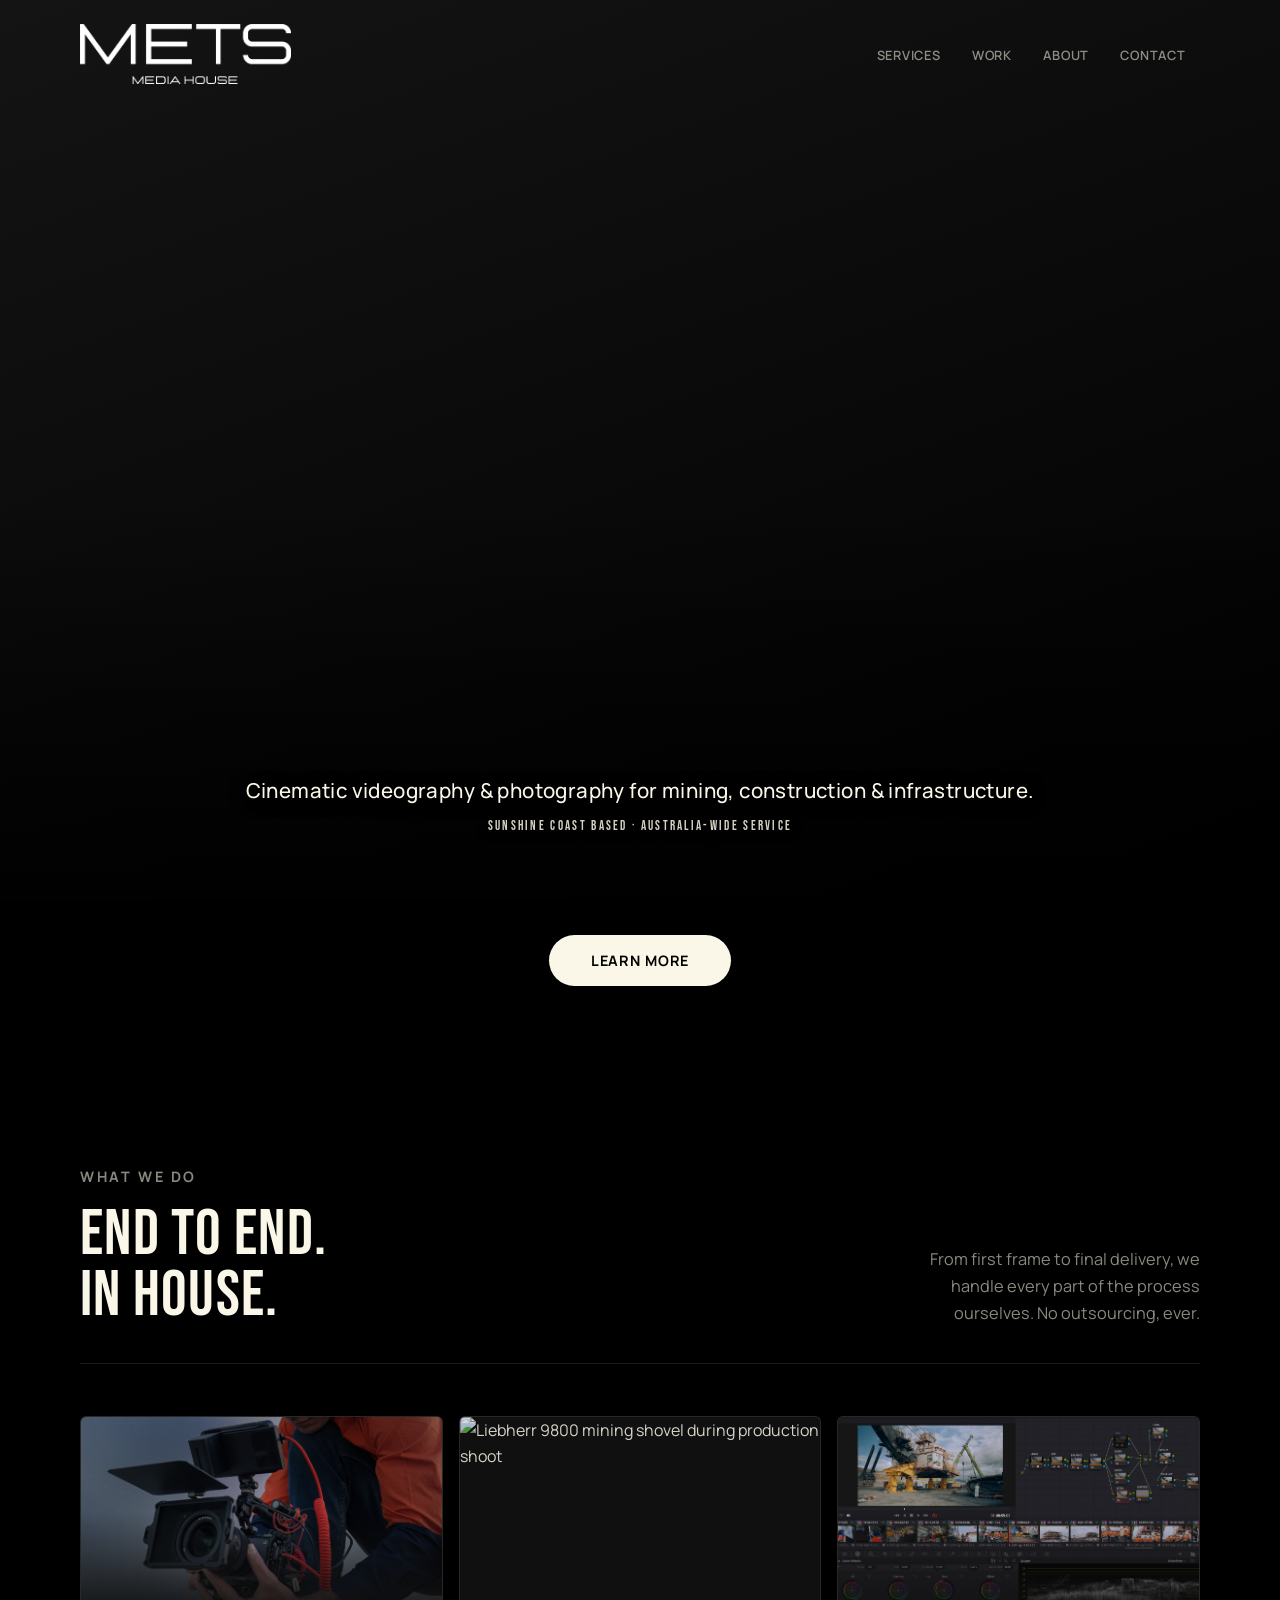
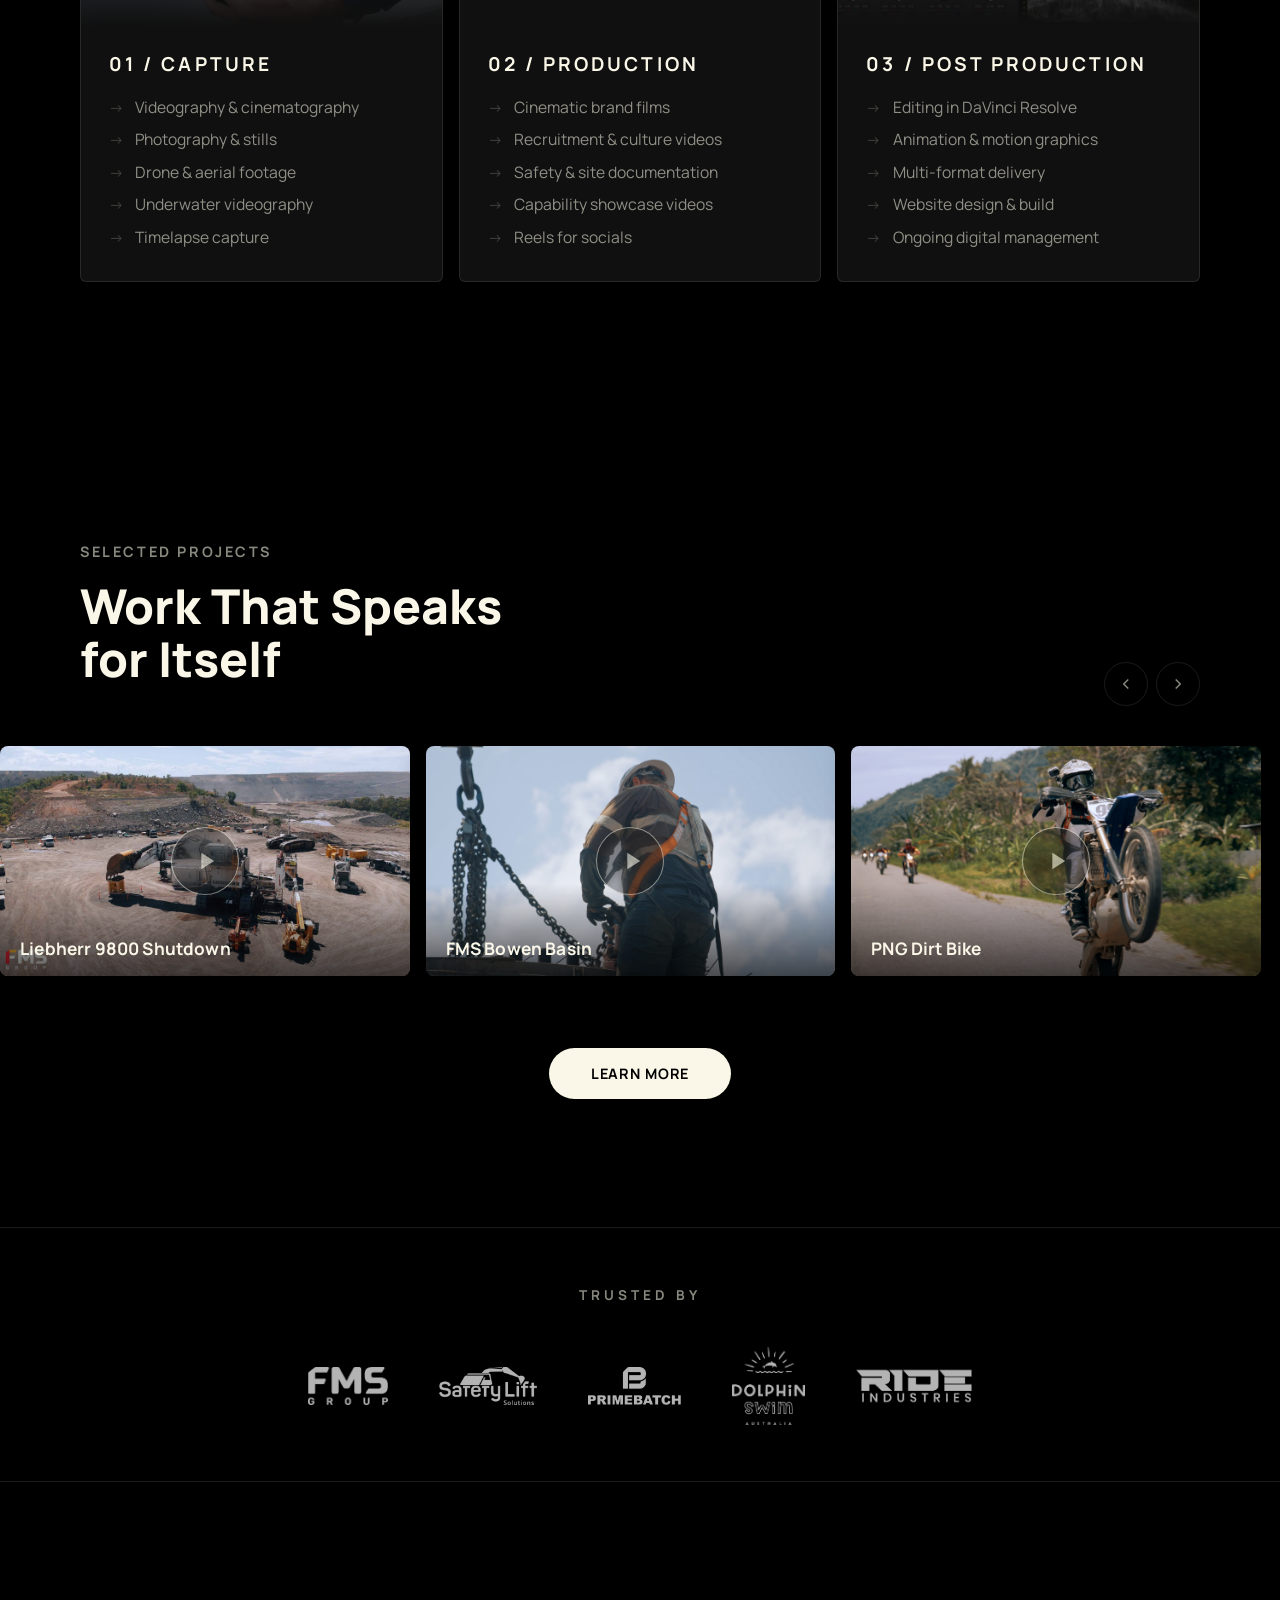
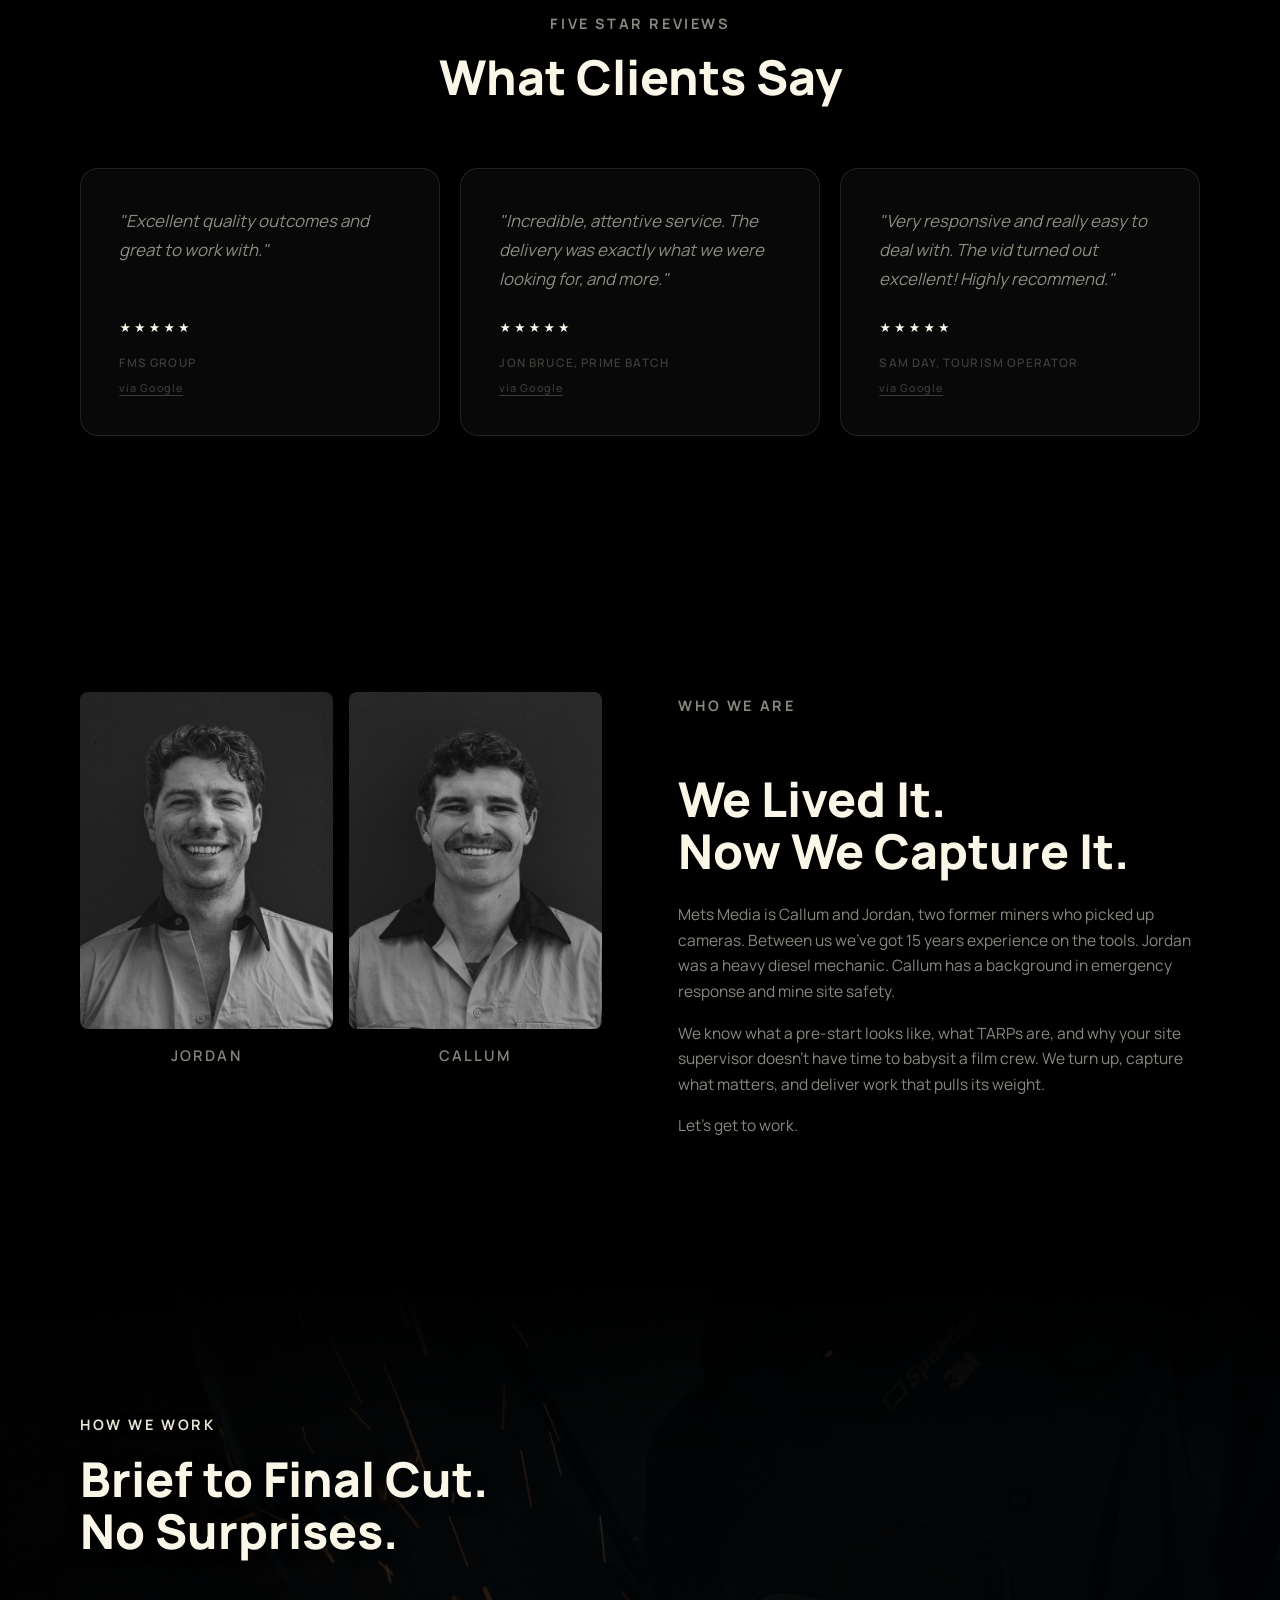
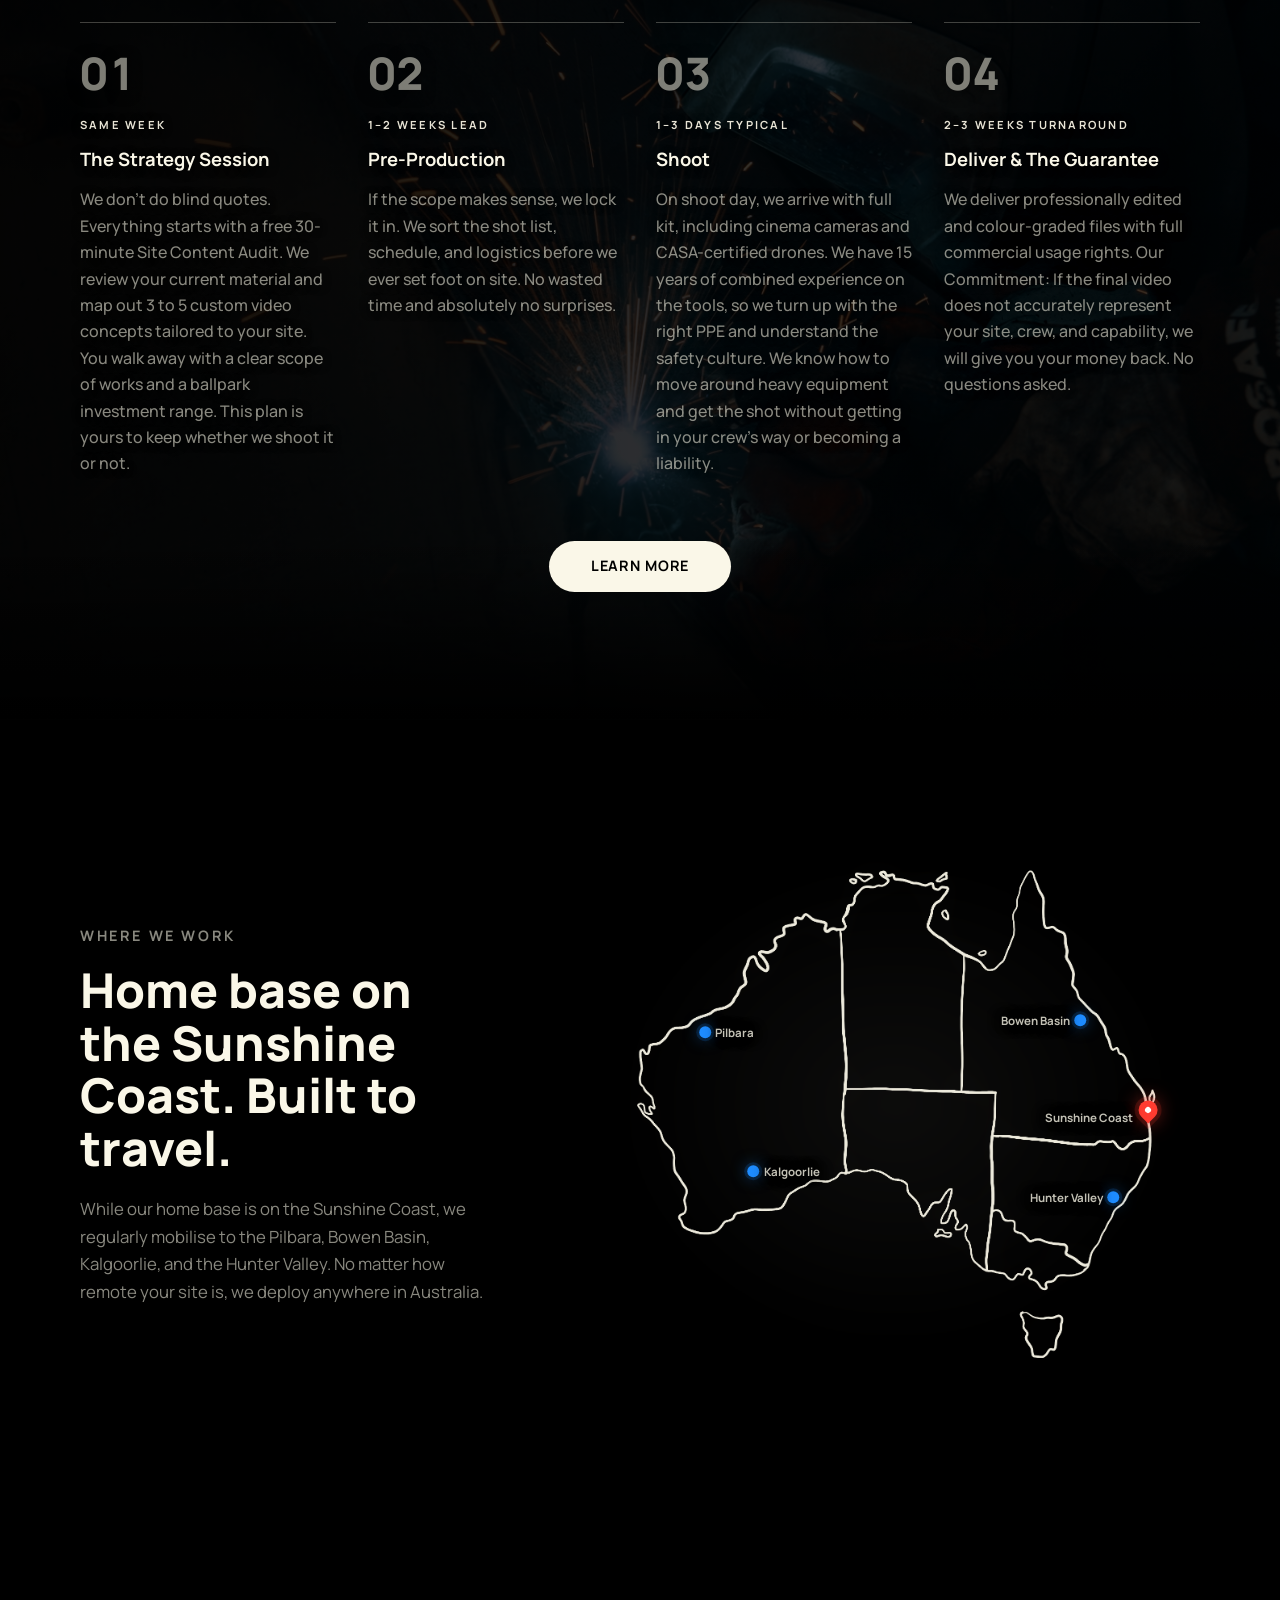
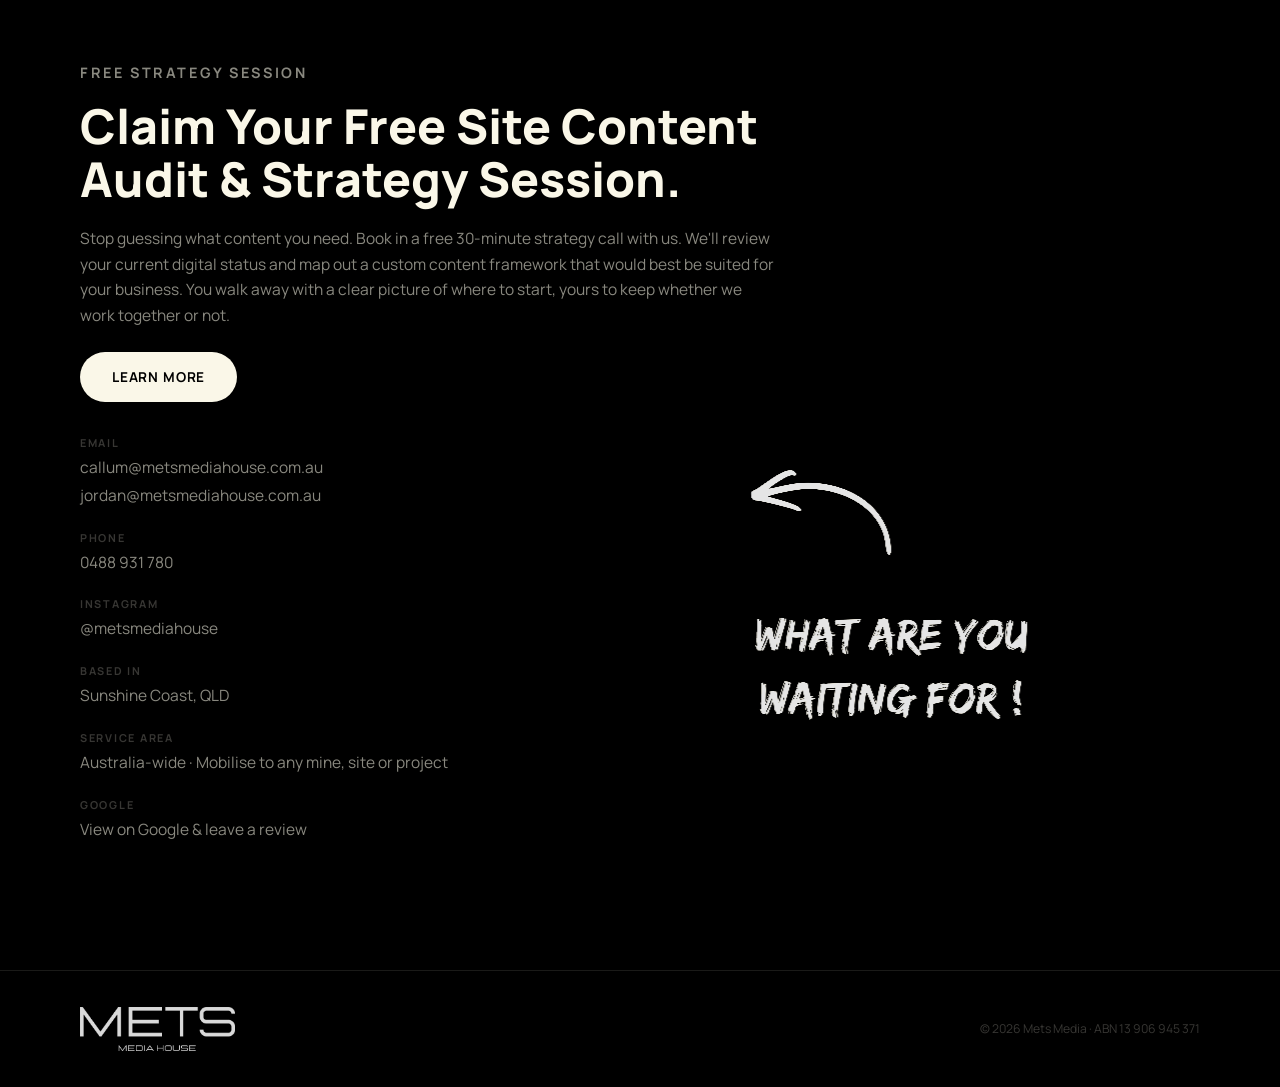
==== index.html @ 096aaeaa "Remove dollar value from website CTAs" ====
<!DOCTYPE html>
<html lang="en">
<head>
  <meta charset="UTF-8">
  <meta name="viewport" content="width=device-width, initial-scale=1.0">

  <!-- Page metadata -->
  <title>Sunshine Coast Videography &amp; Photography for Industry | Mets Media House</title>
  <meta name="description" content="Cinematic videography &amp; photography for industry — mining, construction, infrastructure. Sunshine Coast based, Australia-wide service. Flexible, mobile, fully equipped to travel any site.">

  <!-- Open Graph (Facebook, LinkedIn, iMessage, Slack, WhatsApp, etc.) -->
  <meta property="og:type" content="website">
  <meta property="og:url" content="https://metsmediahouse.com.au/">
  <meta property="og:title" content="Sunshine Coast Videography &amp; Photography for Industry | Mets Media House">
  <meta property="og:description" content="Cinematic videography &amp; photography for industry — mining, construction, infrastructure. Sunshine Coast based, Australia-wide service. Fully mobile, fully equipped to travel any site.">
  <meta property="og:image" content="https://metsmediahouse.com.au/images/Logo/og-image.jpg">
  <meta property="og:image:width" content="1200">
  <meta property="og:image:height" content="630">
  <meta property="og:site_name" content="Mets Media House">

  <!-- Twitter Card -->
  <meta name="twitter:card" content="summary_large_image">
  <meta name="twitter:title" content="Sunshine Coast Videography &amp; Photography for Industry | Mets Media House">
  <meta name="twitter:description" content="Cinematic videography &amp; photography for industry — mining, construction, infrastructure. Sunshine Coast based, Australia-wide service. Fully mobile, fully equipped to travel any site.">
  <meta name="twitter:image" content="https://metsmediahouse.com.au/images/Logo/og-image.jpg">

  <!-- Canonical URL -->
  <link rel="canonical" href="https://metsmediahouse.com.au/">

  <!-- LocalBusiness structured data, connects this site to Google Business Profile -->
  <script type="application/ld+json">
  {
    "@context": "https://schema.org",
    "@type": "ProfessionalService",
    "@id": "https://metsmediahouse.com.au/#business",
    "name": "Mets Media House",
    "alternateName": "Mets Media",
    "description": "Sunshine Coast based videography and photography for Australian industry — mining, construction, infrastructure. Australia-wide service. Recruitment films, site progress, equipment capability and drone, by former miners. Fully mobile and equipped to travel any site.",
    "url": "https://metsmediahouse.com.au/",
    "logo": "https://metsmediahouse.com.au/brand/primary/mets-wordmark-white.png",
    "image": "https://metsmediahouse.com.au/images/Logo/og-image.jpg",
    "telephone": "+61488931780",
    "email": "info@metsmediahouse.com.au",
    "priceRange": "$$",
    "address": {
      "@type": "PostalAddress",
      "addressLocality": "Sunshine Coast",
      "addressRegion": "QLD",
      "addressCountry": "AU"
    },
    "areaServed": [
      { "@type": "AdministrativeArea", "name": "Sunshine Coast, QLD" },
      { "@type": "AdministrativeArea", "name": "Hunter Valley, NSW" },
      { "@type": "AdministrativeArea", "name": "Mackay, QLD" },
      { "@type": "AdministrativeArea", "name": "Queensland" },
      { "@type": "AdministrativeArea", "name": "New South Wales" },
      { "@type": "AdministrativeArea", "name": "Western Australia" },
      { "@type": "Country", "name": "Australia" }
    ],
    "serviceType": [
      "Industrial videography",
      "Construction videography",
      "Infrastructure documentation",
      "Rail and civil project documentation",
      "Mining videography",
      "Recruitment films",
      "Brand films",
      "Site documentation",
      "Drone and aerial footage"
    ],
    "founder": [
      { "@type": "Person", "name": "Jordan" },
      { "@type": "Person", "name": "Callum McTague" }
    ],
    "sameAs": [
      "https://www.instagram.com/metsmediahouse",
      "https://www.google.com/maps/place/?cid=7516819737276765623"
    ]
  }
  </script>

  <link rel="preconnect" href="https://fonts.googleapis.com">
  <link rel="preconnect" href="https://fonts.gstatic.com" crossorigin>
  <link href="https://fonts.googleapis.com/css2?family=Bebas+Neue&family=Manrope:wght@300;400;500;600;700;800&display=swap" rel="stylesheet">
  <link rel="icon" type="image/png" sizes="16x16" href="images/favicon/favicon-16.png">
  <link rel="icon" type="image/png" sizes="32x32" href="images/favicon/favicon-32.png">
  <link rel="apple-touch-icon" sizes="180x180" href="images/favicon/apple-touch-icon.png">
  <link rel="shortcut icon" href="images/favicon/favicon-32.png">
  <link rel="stylesheet" href="css/style.css?v=20260619-live-fixes-1">
</head>
<body>

  <!-- ============================================================
       NAV
  ============================================================ -->
  <header class="site-header" id="site-header">
    <nav class="nav container">
      <a href="#hero" class="nav__logo" aria-label="Mets Media House home">
        <img src="brand/primary/mets-wordmark-white.png" alt="Mets Media House" class="nav__logo-img">
      </a>
      <button class="nav__toggle" id="nav-toggle" aria-label="Open menu" aria-expanded="false">
        <span></span>
        <span></span>
        <span></span>
      </button>
      <ul class="nav__links" id="nav-links">
        <li><a href="#services" class="nav__link">Services</a></li>
        <li><a href="#work"     class="nav__link">Work</a></li>
        <li><a href="#about"    class="nav__link">About</a></li>
        <li><a href="#contact"  class="nav__link">Contact</a></li>
      </ul>
    </nav>
  </header>

  <main>

    <!-- ============================================================
         HERO
    ============================================================ -->
    <section class="hero" id="hero">
      <video class="hero-video" autoplay muted loop playsinline poster="images/hero/hero-poster.jpg" preload="metadata">
        <source src="videos/hero-loop.mp4" type="video/mp4">
      </video>
      <div class="hero__scrim" aria-hidden="true"></div>
      <div class="hero__content">
        <h1 class="hero__title">Cinematic videography &amp; photography for mining, construction &amp; infrastructure.</h1>
        <p class="hero__tagline">Sunshine Coast based · Australia-wide service</p>
      </div>
    </section>

    <div class="hero-cta-strip">
      <a href="https://metsmediahouse.com.au/apply" class="btn btn--primary hero__cta">Learn more</a>
    </div>

    <!-- ============================================================
         SERVICES
    ============================================================ -->
    <section class="section services capv5" id="services">
      <div class="container">
        <div class="capv5__top">
          <div>
            <p class="capv5__eyebrow">What we do</p>
            <h2 class="capv5__headline">End to end.<br>In house.</h2>
          </div>
          <p class="capv5__desc">From first frame to final delivery, we handle every part of the process ourselves. No outsourcing, ever.</p>
        </div>

        <div class="capv5__grid">

          <div class="capv5__tile">
            <div class="capv5__media">
              <img class="capv5__img is-capture" src="images/capabilities/capture.jpg" alt="On-site photographer capturing portrait of mining crew member" loading="lazy">
              <div class="capv5__overlay"></div>
            </div>
            <div class="capv5__body">
              <h3 class="capv5__num">01 / CAPTURE</h3>
              <ul class="capv5__list">
                <li>Videography &amp; cinematography</li>
                <li>Photography &amp; stills</li>
                <li>Drone &amp; aerial footage</li>
                <li>Underwater videography</li>
                <li>Timelapse capture</li>
              </ul>
            </div>
          </div>

          <div class="capv5__tile">
            <div class="capv5__media">
              <img class="capv5__img" src="images/capabilities/production.jpg" alt="Liebherr 9800 mining shovel during production shoot" loading="lazy">
              <div class="capv5__overlay"></div>
            </div>
            <div class="capv5__body">
              <h3 class="capv5__num">02 / PRODUCTION</h3>
              <ul class="capv5__list">
                <li>Cinematic brand films</li>
                <li>Recruitment &amp; culture videos</li>
                <li>Safety &amp; site documentation</li>
                <li>Capability showcase videos</li>
                <li>Reels for socials</li>
              </ul>
            </div>
          </div>

          <div class="capv5__tile">
            <div class="capv5__media">
              <img class="capv5__img" src="images/capabilities/post-delivery.jpg" alt="DaVinci Resolve colour grading session" loading="lazy">
              <div class="capv5__overlay"></div>
            </div>
            <div class="capv5__body">
              <h3 class="capv5__num">03 / POST PRODUCTION</h3>
              <ul class="capv5__list">
                <li>Editing in DaVinci Resolve</li>
                <li>Animation &amp; motion graphics</li>
                <li>Multi-format delivery</li>
                <li>Website design &amp; build</li>
                <li>Ongoing digital management</li>
              </ul>
            </div>
          </div>

        </div>
      </div>
    </section>

    <!-- ============================================================
         WORK: horizontal carousel
    ============================================================ -->
    <section class="section work" id="work">
      <div class="container">
        <div class="work__header">
          <div>
            <p class="section-eyebrow">Selected Projects</p>
            <h2 class="section-title">Work That Speaks<br>for Itself</h2>
          </div>
          <div class="work__arrows">
            <button class="work__arrow" id="work-prev" aria-label="Previous project">
              <svg viewBox="0 0 24 24" fill="none" stroke="currentColor" stroke-width="2" aria-hidden="true">
                <path d="M15 18l-6-6 6-6"/>
              </svg>
            </button>
            <button class="work__arrow" id="work-next" aria-label="Next project">
              <svg viewBox="0 0 24 24" fill="none" stroke="currentColor" stroke-width="2" aria-hidden="true">
                <path d="M9 18l6-6-6-6"/>
              </svg>
            </button>
          </div>
        </div>
      </div>

      <div class="work__track" id="work-track">

        <article class="work-card">
          <button type="button" class="work-card__btn" data-youtube-id="qJgUuyB9XNg" data-title="Liebherr 9800 Shutdown: Inside FMS Maintenance" aria-label="Play Liebherr 9800 Shutdown video">
            <div class="work-card__thumb">
              <img src="images/work/liebherr-9800-shutdown.jpg" alt="Liebherr 9800 Shutdown equipment documentation for FMS Group" loading="lazy">
              <div class="work-card__overlay">
                <h3 class="work-card__title">Liebherr 9800 Shutdown</h3>
              </div>
              <span class="work-card__play" aria-hidden="true">
                <svg viewBox="0 0 24 24" fill="currentColor"><path d="M8 5v14l11-7z"/></svg>
              </span>
            </div>
          </button>
        </article>

        <article class="work-card">
          <button type="button" class="work-card__btn" data-youtube-id="AxNvTWdTeBM" data-title="FMS Bowen Basin: Life On &amp; Off the Mines" aria-label="Play FMS Bowen Basin video">
            <div class="work-card__thumb">
              <img src="images/work/fms-bowen-basin.jpg" alt="FMS Bowen Basin site documentation for FMS Group" loading="lazy">
              <div class="work-card__overlay">
                <h3 class="work-card__title">FMS Bowen Basin</h3>
              </div>
              <span class="work-card__play" aria-hidden="true">
                <svg viewBox="0 0 24 24" fill="currentColor"><path d="M8 5v14l11-7z"/></svg>
              </span>
            </div>
          </button>
        </article>

        <article class="work-card">
          <button type="button" class="work-card__btn" data-youtube-id="oePbBUT1pz8" data-title="PNG Dirt Bike: FMS Group Team Trip" aria-label="Play PNG Dirt Bike video">
            <div class="work-card__thumb">
              <img src="images/work/png-dirt-bike.jpg" alt="PNG Dirt Bike recruitment film for FMS Group" loading="lazy">
              <div class="work-card__overlay">
                <h3 class="work-card__title">PNG Dirt Bike</h3>
              </div>
              <span class="work-card__play" aria-hidden="true">
                <svg viewBox="0 0 24 24" fill="currentColor"><path d="M8 5v14l11-7z"/></svg>
              </span>
            </div>
          </button>
        </article>

        <article class="work-card">
          <button type="button" class="work-card__btn" data-youtube-id="YCN6vi3qpfM" data-title="Safety Lift Solutions: Hydraulic Lifting for Excavator &amp; Shovel Maintenance" aria-label="Play Safety Lift Solutions video">
            <div class="work-card__thumb">
              <img src="images/work/safetylift-solutions.jpg" alt="Safety Lift Solutions brand film for heavy lift jacking systems" loading="lazy">
              <div class="work-card__overlay">
                <h3 class="work-card__title">Safety Lift Solutions</h3>
              </div>
              <span class="work-card__play" aria-hidden="true">
                <svg viewBox="0 0 24 24" fill="currentColor"><path d="M8 5v14l11-7z"/></svg>
              </span>
            </div>
          </button>
        </article>

        <article class="work-card">
          <button type="button" class="work-card__btn" data-youtube-id="bFIKqYYplD4" data-title="PrimeBatch: Concrete Batching Plant Specialists" aria-label="Play PrimeBatch video">
            <div class="work-card__thumb">
              <img src="images/work/primebatch.jpg" alt="PrimeBatch brand film for concrete batching operations" loading="lazy">
              <div class="work-card__overlay">
                <h3 class="work-card__title">PrimeBatch</h3>
              </div>
              <span class="work-card__play" aria-hidden="true">
                <svg viewBox="0 0 24 24" fill="currentColor"><path d="M8 5v14l11-7z"/></svg>
              </span>
            </div>
          </button>
        </article>

        <article class="work-card">
          <button type="button" class="work-card__btn" data-youtube-id="xVariwQpq3E" data-title="FMS WA: Life Off the Mines" aria-label="Play FMS WA Living video">
            <div class="work-card__thumb">
              <img src="images/work/fms-wa-living.jpg" alt="FMS WA Living lifestyle film for FMS Group" loading="lazy">
              <div class="work-card__overlay">
                <h3 class="work-card__title">FMS WA Living</h3>
              </div>
              <span class="work-card__play" aria-hidden="true">
                <svg viewBox="0 0 24 24" fill="currentColor"><path d="M8 5v14l11-7z"/></svg>
              </span>
            </div>
          </button>
        </article>

        <article class="work-card">
          <button type="button" class="work-card__btn" data-youtube-id="JNEk4KPplnc" data-title="Liebherr 9800 Shutdown Timelapse for FMS" aria-label="Play Liebherr Shutdown Timelapse video">
            <div class="work-card__thumb">
              <img src="images/work/liebherr-shutdown-timelapse.jpg" alt="Liebherr 9800 shutdown timelapse for FMS Group" loading="lazy">
              <div class="work-card__overlay">
                <h3 class="work-card__title">Liebherr Shutdown Timelapse</h3>
              </div>
              <span class="work-card__play" aria-hidden="true">
                <svg viewBox="0 0 24 24" fill="currentColor"><path d="M8 5v14l11-7z"/></svg>
              </span>
            </div>
          </button>
        </article>

        <article class="work-card">
          <button type="button" class="work-card__btn" data-youtube-id="N361m34XfcM" data-title="Swimming with Wild Dolphins in Nelson Bay | Dolphin Swim Australia" aria-label="Play Dolphin Swim Australia video">
            <div class="work-card__thumb">
              <img src="images/work/dolphin-swim-australia.jpg" alt="Dolphin Swim Australia 4K tourism film, Nelson Bay" loading="lazy">
              <div class="work-card__overlay">
                <h3 class="work-card__title">Dolphin Swim Australia</h3>
              </div>
              <span class="work-card__play" aria-hidden="true">
                <svg viewBox="0 0 24 24" fill="currentColor"><path d="M8 5v14l11-7z"/></svg>
              </span>
            </div>
          </button>
        </article>

      </div>

      <div class="container work__arrows-mobile">
        <button class="work__arrow" id="work-prev-mobile" aria-label="Previous project">
          <svg viewBox="0 0 24 24" fill="none" stroke="currentColor" stroke-width="2" aria-hidden="true">
            <path d="M15 18l-6-6 6-6"/>
          </svg>
        </button>
        <button class="work__arrow" id="work-next-mobile" aria-label="Next project">
          <svg viewBox="0 0 24 24" fill="none" stroke="currentColor" stroke-width="2" aria-hidden="true">
            <path d="M9 18l6-6-6-6"/>
          </svg>
        </button>
      </div>

      <div class="container work__cta">
        <a href="https://metsmediahouse.com.au/apply" class="btn btn--primary">Learn more</a>
      </div>
    </section>

    <!-- ============================================================
         TRUSTED BY
    ============================================================ -->
    <section class="trusted-by" id="trusted-by">
      <p class="trusted-by__label">Trusted By</p>
      <div class="trusted-by__marquee">
        <ul class="trusted-by__track">
          <li class="trusted-by__client"><img class="trusted-by__logo" src="images/Clients/fms-group-white.png" alt="FMS Group" loading="lazy"></li>
          <li class="trusted-by__client"><img class="trusted-by__logo" src="images/Clients/safety-lift-white.png" alt="Safety Lift Solutions" loading="lazy"></li>
          <li class="trusted-by__client"><img class="trusted-by__logo" src="images/Clients/primebatch-white.png" alt="PrimeBatch" loading="lazy"></li>
          <li class="trusted-by__client"><img class="trusted-by__logo trusted-by__logo--tall" src="images/Clients/dolphin-swim-white.png" alt="Dolphin Swim Australia" loading="lazy"></li>
          <li class="trusted-by__client"><img class="trusted-by__logo" src="images/Clients/ride-industries-wordmark-white.png" alt="Ride Industries" loading="lazy"></li>
          <!-- Duplicate set for seamless loop -->
          <li class="trusted-by__client" aria-hidden="true"><img class="trusted-by__logo" src="images/Clients/fms-group-white.png" alt="" loading="lazy"></li>
          <li class="trusted-by__client" aria-hidden="true"><img class="trusted-by__logo" src="images/Clients/safety-lift-white.png" alt="" loading="lazy"></li>
          <li class="trusted-by__client" aria-hidden="true"><img class="trusted-by__logo" src="images/Clients/primebatch-white.png" alt="" loading="lazy"></li>
          <li class="trusted-by__client" aria-hidden="true"><img class="trusted-by__logo trusted-by__logo--tall" src="images/Clients/dolphin-swim-white.png" alt="" loading="lazy"></li>
          <li class="trusted-by__client" aria-hidden="true"><img class="trusted-by__logo" src="images/Clients/ride-industries-wordmark-white.png" alt="" loading="lazy"></li>
        </ul>
      </div>
    </section>

    <!-- ============================================================
         REVIEWS
    ============================================================ -->
    <section class="reviews" id="reviews">
      <div class="container">

        <div class="section-header reviews__header">
          <p class="section-eyebrow">Five Star Reviews</p>
          <h2 class="section-title">What Clients Say</h2>
        </div>

        <div class="reviews-grid">

          <article class="review-card">
            <blockquote class="review-card__quote">
              "Excellent quality outcomes and great to work with."
            </blockquote>
            <div class="review-card__footer">
              <p class="review-stars" aria-label="5 out of 5 stars">★★★★★</p>
              <p class="review-card__attribution">FMS Group</p>
              <a href="https://www.google.com/maps/place/?cid=7516819737276765623" class="review-via" target="_blank" rel="noopener noreferrer">via Google</a>
            </div>
          </article>

          <article class="review-card">
            <blockquote class="review-card__quote">
              "Incredible, attentive service. The delivery was exactly what we were looking for, and more."
            </blockquote>
            <div class="review-card__footer">
              <p class="review-stars" aria-label="5 out of 5 stars">★★★★★</p>
              <p class="review-card__attribution">Jon Bruce, Prime Batch</p>
              <a href="https://www.google.com/maps/place/?cid=7516819737276765623" class="review-via" target="_blank" rel="noopener noreferrer">via Google</a>
            </div>
          </article>

          <article class="review-card">
            <blockquote class="review-card__quote">
              "Very responsive and really easy to deal with. The vid turned out excellent! Highly recommend."
            </blockquote>
            <div class="review-card__footer">
              <p class="review-stars" aria-label="5 out of 5 stars">★★★★★</p>
              <p class="review-card__attribution">Sam Day, Tourism Operator</p>
              <a href="https://www.google.com/maps/place/?cid=7516819737276765623" class="review-via" target="_blank" rel="noopener noreferrer">via Google</a>
            </div>
          </article>

        </div>
      </div>
    </section>

    <!-- ============================================================
         ABOUT
    ============================================================ -->
    <section class="section about" id="about">
      <div class="container about__layout">
        <div class="about__header">
          <p class="section-eyebrow">Who We Are</p>
        </div>
        <div class="about__visual">
          <div class="about__photo-pair">
            <figure class="about__tile">
              <span class="about__tile-frame">
                <img src="images/team/jordan.jpg" alt="Jordan, co-founder of Mets Media" loading="lazy" width="1200" height="1600">
              </span>
              <figcaption class="about__tile-name">Jordan</figcaption>
            </figure>
            <figure class="about__tile">
              <span class="about__tile-frame">
                <img src="images/team/callum.jpg" alt="Callum, co-founder of Mets Media" loading="lazy" width="1200" height="1600">
              </span>
              <figcaption class="about__tile-name">Callum</figcaption>
            </figure>
          </div>
          <div class="about__accent-block"></div>
        </div>
        <div class="about__copy">
          <h2 class="section-title about__title">We Lived It.<br>Now We Capture It.</h2>
          <p class="about__body">Mets Media is Callum and Jordan, two former miners who picked up cameras. Between us we've got 15 years experience on the tools. Jordan was a heavy diesel mechanic. Callum has a background in emergency response and mine site safety.</p>
          <p class="about__body">We know what a pre-start looks like, what TARPs are, and why your site supervisor doesn't have time to babysit a film crew. We turn up, capture what matters, and deliver work that pulls its weight.</p>
          <p class="about__body">Let's get to work.</p>
        </div>
      </div>
    </section>

    <!-- ============================================================
         HOW WE WORK
    ============================================================ -->
    <section class="section how-we-work" id="how-we-work">
      <div class="container">
        <div class="section-header">
          <p class="section-eyebrow">How We Work</p>
          <h2 class="section-title">Brief to Final Cut.<br>No Surprises.</h2>
        </div>

        <ol class="hww__steps">

          <li class="hww__step">
            <div class="hww__num">01</div>
            <div class="hww__body">
              <p class="hww__time">Same week</p>
              <h3 class="hww__title">The Strategy Session</h3>
              <p class="hww__desc">We don't do blind quotes. Everything starts with a free 30-minute Site Content Audit. We review your current material and map out 3 to 5 custom video concepts tailored to your site. You walk away with a clear scope of works and a ballpark investment range. This plan is yours to keep whether we shoot it or not.</p>
            </div>
          </li>

          <li class="hww__step">
            <div class="hww__num">02</div>
            <div class="hww__body">
              <p class="hww__time">1–2 weeks lead</p>
              <h3 class="hww__title">Pre-Production</h3>
              <p class="hww__desc">If the scope makes sense, we lock it in. We sort the shot list, schedule, and logistics before we ever set foot on site. No wasted time and absolutely no surprises.</p>
            </div>
          </li>

          <li class="hww__step">
            <div class="hww__num">03</div>
            <div class="hww__body">
              <p class="hww__time">1–3 days typical</p>
              <h3 class="hww__title">Shoot</h3>
              <p class="hww__desc">On shoot day, we arrive with full kit, including cinema cameras and CASA-certified drones. We have 15 years of combined experience on the tools, so we turn up with the right PPE and understand the safety culture. We know how to move around heavy equipment and get the shot without getting in your crew's way or becoming a liability.</p>
            </div>
          </li>

          <li class="hww__step">
            <div class="hww__num">04</div>
            <div class="hww__body">
              <p class="hww__time">2–3 weeks turnaround</p>
              <h3 class="hww__title">Deliver &amp; The Guarantee</h3>
              <p class="hww__desc">We deliver professionally edited and colour-graded files with full commercial usage rights. Our Commitment: If the final video does not accurately represent your site, crew, and capability, we will give you your money back. No questions asked.</p>
            </div>
          </li>

        </ol>
        <div class="hww__cta">
          <a href="https://metsmediahouse.com.au/apply" class="btn btn--primary">Learn more</a>
        </div>
      </div>
    </section>

    <!-- ============================================================
         SERVICE AREAS
    ============================================================ -->
    <section class="section service-map" id="service-areas">
      <div class="container service-map__layout">
        <div class="service-map__copy">
          <p class="section-eyebrow">Where We Work</p>
          <h2 class="section-title">Home base on the Sunshine Coast. Built to travel.</h2>
          <p class="section-intro">While our home base is on the Sunshine Coast, we regularly mobilise to the Pilbara, Bowen Basin, Kalgoorlie, and the Hunter Valley. No matter how remote your site is, we deploy anywhere in Australia.</p>
        </div>

        <div class="service-map__frame" aria-label="Australia map showing Mets Media House home base and main service areas">
          <div class="service-map__canvas">
            <img src="images/service-areas/australia-service-map.png" alt="Australia map outline with state borders" class="service-map__image" loading="lazy">
            <div class="service-map__marker service-map__marker--home" style="--x: 95.75%; --y: 49.25%;">
              <span class="service-map__pin" aria-hidden="true"></span>
              <span class="service-map__marker-label service-map__marker-label--left service-map__marker-label--coast">Sunshine Coast</span>
            </div>
            <div class="service-map__marker" style="--x: 83.5%; --y: 32%;">
              <span class="service-map__dot" aria-hidden="true"></span>
              <span class="service-map__marker-label service-map__marker-label--left">Bowen Basin</span>
            </div>
            <div class="service-map__marker" style="--x: 89.5%; --y: 66%;">
              <span class="service-map__dot" aria-hidden="true"></span>
              <span class="service-map__marker-label service-map__marker-label--left">Hunter Valley</span>
            </div>
            <div class="service-map__marker" style="--x: 15.3%; --y: 34.3%;">
              <span class="service-map__dot" aria-hidden="true"></span>
              <span class="service-map__marker-label">Pilbara</span>
            </div>
            <div class="service-map__marker" style="--x: 24.1%; --y: 61%;">
              <span class="service-map__dot" aria-hidden="true"></span>
              <span class="service-map__marker-label">Kalgoorlie</span>
            </div>
          </div>
        </div>
      </div>
    </section>

    <!-- ============================================================
         CONTACT
    ============================================================ -->
    <section class="section contact" id="contact">
      <div class="container contact__layout">
        <div class="contact__copy">
          <p class="section-eyebrow">Free Strategy Session</p>
          <h2 class="section-title">Claim Your Free Site Content Audit &amp; Strategy Session.</h2>
          <p class="contact__body">
            Stop guessing what content you need. Book in a free 30-minute strategy call with us. We'll review your current digital status and map out a custom content framework that would best be suited for your business. You walk away with a clear picture of where to start, yours to keep whether we work together or not.
          </p>
          <a href="https://metsmediahouse.com.au/apply" class="btn btn--primary contact__cta">Learn more</a>
          <ul class="contact__details">
            <li>
              <span class="contact__label">Email</span>
              <span class="contact__value contact__value--stack">
                <a href="mailto:callum@metsmediahouse.com.au" class="contact__value">callum@metsmediahouse.com.au</a>
                <a href="mailto:jordan@metsmediahouse.com.au" class="contact__value">jordan@metsmediahouse.com.au</a>
              </span>
            </li>
            <li>
              <span class="contact__label">Phone</span>
              <a href="tel:+61488931780" class="contact__value">0488 931 780</a>
            </li>
            <li>
              <span class="contact__label">Instagram</span>
              <a href="https://instagram.com/metsmediahouse" class="contact__value" target="_blank" rel="noopener noreferrer">@metsmediahouse</a>
            </li>
            <li>
              <span class="contact__label">Based in</span>
              <span class="contact__value">Sunshine Coast, QLD</span>
            </li>
            <li>
              <span class="contact__label">Service area</span>
              <span class="contact__value">Australia-wide · Mobilise to any mine, site or project</span>
            </li>
            <li>
              <span class="contact__label">Google</span>
              <a href="https://www.google.com/maps/place/?cid=7516819737276765623" class="contact__value" target="_blank" rel="noopener noreferrer">View on Google &amp; leave a review</a>
            </li>
          </ul>
        </div>
        <div class="contact__motion" aria-hidden="true">
          <video class="contact__motion-video" autoplay muted playsinline preload="metadata">
            <source src="videos/motion/what-are-you-waiting-for-alpha.webm" type="video/webm">
          </video>
        </div>
      </div>
    </section>

  </main>

  <!-- ============================================================
       FOOTER
  ============================================================ -->
  <footer class="footer">
    <div class="container footer__layout">
      <a href="#hero" class="footer__logo" aria-label="Back to top">
        <img src="brand/primary/mets-wordmark-white.png" alt="Mets Media House" class="footer__logo-img">
      </a>
      <p class="footer__legal">&copy; <span id="year"></span> Mets Media · ABN 13 906 945 371</p>
    </div>
  </footer>

  <!-- ============================================================
       VIDEO MODAL
  ============================================================ -->
  <div class="video-modal" id="video-modal" aria-hidden="true" role="dialog" aria-modal="true" aria-labelledby="video-modal-title">
    <div class="video-modal__backdrop" data-modal-close></div>
    <div class="video-modal__inner">
      <button type="button" class="video-modal__close" data-modal-close aria-label="Close video">
        <svg viewBox="0 0 24 24" fill="none" stroke="currentColor" stroke-width="2" aria-hidden="true">
          <path d="M18 6L6 18M6 6l12 12"/>
        </svg>
      </button>
      <div class="video-modal__frame" id="video-modal-frame"></div>
      <p class="video-modal__title" id="video-modal-title"></p>
    </div>
  </div>

  <script src="js/main.js?v=cta-shine-4"></script>
</body>
</html>
---- css/style.css ----
/* ================================================================
   METS MEDIA - style.css
   Pure black + cream. No third colour - footage provides it.
   Palette: #000000 bg · #FAF7E8 cream · Manrope
================================================================ */

/* ---- TOKENS -------------------------------------------------- */
:root {
  --cream:         #FAF7E8;
  --cream-dim:     #e8e4d5;
  --cream-muted:   rgba(250, 247, 232, 0.55);
  --cream-faint:   rgba(250, 247, 232, 0.22);
  --cream-border:  rgba(250, 247, 232, 0.1);
  --cream-glow:    rgba(250, 247, 232, 0.06);

  --bg:            #000000;
  --surface:       #080808;
  --surface-2:     #101010;

  --font:          'Manrope', system-ui, sans-serif;
  --nav-h:         108px;   /* logo 60px + 24px top + 24px bottom */
  --ease-out:      cubic-bezier(0.22, 1, 0.36, 1);
  --container:     1200px;
  --gutter:        clamp(1.25rem, 5vw, 2.5rem);
}

/* ---- RESET ---------------------------------------------------- */
*, *::before, *::after { box-sizing: border-box; margin: 0; padding: 0; }
[hidden] { display: none !important; }

html {
  scroll-behavior: smooth;
  scroll-padding-top: var(--nav-h);
  -webkit-text-size-adjust: 100%;
}

body {
  background-color: var(--bg);
  color: var(--cream);
  font-family: var(--font);
  font-size: 1rem;
  line-height: 1.65;
  -webkit-font-smoothing: antialiased;
}

img, video { display: block; max-width: 100%; }
ul { list-style: none; }
a { color: inherit; text-decoration: none; }
button { cursor: pointer; border: none; background: none; font: inherit; }

/* ---- CONTAINER ----------------------------------------------- */
.container {
  width: 100%;
  max-width: var(--container);
  margin-inline: auto;
  padding-inline: var(--gutter);
}

/* ---- UTILITY TEXT PIECES ------------------------------------- */
.section-eyebrow {
  display: inline-block;
  font-size: clamp(0.9rem, 1.1vw, 1.05rem);
  font-weight: 700;
  letter-spacing: 0.18em;
  text-transform: uppercase;
  color: var(--cream-muted);
  margin-bottom: 1rem;
}

.section-title {
  font-size: clamp(2rem, 4.5vw, 3rem);
  font-weight: 800;
  line-height: 1.1;
  color: var(--cream);
  margin-bottom: 1.25rem;
}

.section-intro {
  max-width: 52ch;
  color: var(--cream-muted);
  font-size: 1.05rem;
}

.section-header {
  margin-bottom: clamp(2.5rem, 6vw, 4rem);
}

/* ---- BUTTONS - cream pills on black ------------------------- */
.btn {
  position: relative;
  display: inline-flex;
  align-items: center;
  gap: 0.5rem;
  padding: 0.85rem 2rem;
  border-radius: 999px;
  font-size: 0.85rem;
  font-weight: 700;
  letter-spacing: 0.06em;
  text-transform: uppercase;
  overflow: hidden;
  isolation: isolate;
  transition: background 0.2s, color 0.2s, border-color 0.2s, transform 0.15s;
}

.btn:active { transform: scale(0.97); }

.btn--primary {
  background: var(--cream);
  color: #000000;
}

.btn--primary::after {
  content: '';
  position: absolute;
  inset: -45% auto -45% -65%;
  z-index: -1;
  width: 42%;
  background: linear-gradient(115deg, transparent 0%, rgba(255, 255, 255, 0) 22%, rgba(255, 255, 255, 0.9) 48%, rgba(255, 255, 255, 0) 74%, transparent 100%);
  transform: translateX(-120%) skewX(-18deg);
  opacity: 0;
  pointer-events: none;
}

.btn--primary:hover { background: #ffffff; }

.btn--primary.cta-polish {
  animation: cta-pulse 1.15s ease-out 2;
}

.btn--primary.cta-polish::after {
  animation: cta-shine 1.45s ease-out 0.08s 2;
}

@keyframes cta-pulse {
  0%, 100% { transform: scale(1); }
  38% { transform: scale(1.035); }
  62% { transform: scale(0.99); }
}

@keyframes cta-shine {
  0% { opacity: 0; transform: translateX(-120%) skewX(-18deg); }
  18% { opacity: 0.85; }
  78%, 100% { opacity: 0; transform: translateX(460%) skewX(-18deg); }
}

.btn--ghost {
  background: transparent;
  color: var(--cream);
  border: 1.5px solid rgba(250, 247, 232, 0.35);
}
.btn--ghost:hover {
  border-color: var(--cream);
  background: rgba(250, 247, 232, 0.06);
}

.btn--full { width: 100%; justify-content: center; }

/* ---- SECTION BASE -------------------------------------------- */
.section {
  padding-block: clamp(5rem, 10vw, 8rem);
}

/* ---- NAV ----------------------------------------------------- */
.site-header {
  position: fixed;
  top: 0;
  inset-inline: 0;
  z-index: 1001;
  display: flex;
  align-items: center;
  padding-block: 24px;
  min-height: var(--nav-h);
  background: transparent;
  transition: background 0.3s var(--ease-out), box-shadow 0.3s;
}

.site-header.scrolled {
  background: rgba(0, 0, 0, 0.92);
  backdrop-filter: blur(14px);
  -webkit-backdrop-filter: blur(14px);
  box-shadow: 0 1px 0 var(--cream-border);
}

.nav {
  display: flex;
  align-items: center;
  justify-content: space-between;
  gap: 2rem;
}

.nav__logo {
  display: flex;
  align-items: center;
  flex-shrink: 0;
  position: relative;
  z-index: 1001;
}
.nav__logo img,
.nav__logo-img {
  height: 60px !important;
  max-height: none !important;
  width: auto !important;
  max-width: none !important;
  display: block;
}

.nav__links {
  display: flex;
  align-items: center;
  gap: 0.15rem;
}

.nav__link {
  padding: 0.45rem 0.9rem;
  font-size: 0.8rem;
  font-weight: 600;
  letter-spacing: 0.06em;
  text-transform: uppercase;
  color: var(--cream-muted);
  border-radius: 999px;
  transition: color 0.2s;
}
.nav__link:hover { color: var(--cream); }

.nav__link--cta {
  background: var(--cream);
  color: #000000 !important;
  padding: 0.5rem 1.2rem;
  margin-left: 0.5rem;
}
.nav__link--cta:hover { background: #ffffff; }

/* Hamburger - visible by default; hidden on wide screens via min-width query below */
.nav__toggle {
  display: flex;
  position: relative;
  z-index: 1001;
  flex-direction: column;
  justify-content: center;
  gap: 5px;
  width: 40px;
  height: 40px;
  padding: 6px;
}
.nav__toggle span {
  display: block;
  height: 2px;
  background: var(--cream);
  border-radius: 2px;
  transition: transform 0.25s, opacity 0.25s;
  transform-origin: center;
}
.nav__toggle[aria-expanded="true"] span:nth-child(1) { transform: translateY(7px) rotate(45deg); }
.nav__toggle[aria-expanded="true"] span:nth-child(2) { opacity: 0; }
.nav__toggle[aria-expanded="true"] span:nth-child(3) { transform: translateY(-7px) rotate(-45deg); }

/* ---- HERO ---------------------------------------------------- */
.hero {
  position: relative;
  min-height: 100svh;
  display: flex;
  align-items: center;
  justify-content: center;
  overflow: hidden;
}

.hero-video {
  position: absolute;
  top: 0;
  left: 0;
  width: 100%;
  height: 100%;
  object-fit: cover;
  z-index: 0;
  /* Black gradient shows through when video file is absent */
  background: linear-gradient(160deg, #141414 0%, #000000 100%);
}


/* ---- HERO SCRIM - readability gradient at the bottom --------- */
.hero__scrim {
  position: absolute;
  inset: 0;
  z-index: 1;
  pointer-events: none;
  background: linear-gradient(
    to bottom,
    transparent 55%,
    rgba(0, 0, 0, 0.55) 85%,
    rgba(0, 0, 0, 0.85) 100%
  );
}

/* ---- HERO CONTENT --------------------------------------------- */
.hero__content {
  position: absolute;
  left: 50%;
  bottom: clamp(2.5rem, 7vh, 4.5rem);
  transform: translateX(-50%);
  z-index: 2;
  text-align: center;
  width: 100%;
  padding: 0 1.5rem;
}

.hero__title {
  font-size: clamp(1rem, 1.6vw, 1.35rem);
  font-weight: 500;
  line-height: 1.4;
  letter-spacing: 0.02em;
  color: #FAF7E8;
  margin: 0 auto;
  max-width: none;
  white-space: nowrap;
  text-shadow: 0 2px 18px rgba(0, 0, 0, 0.5);
}

.hero__tagline {
  font-family: "Bebas Neue", sans-serif;
  font-size: clamp(0.7rem, 1vw, 0.85rem);
  letter-spacing: 0.18em;
  color: #FAF7E8;
  margin: 0.7rem 0 0;
  opacity: 0.85;
  text-transform: uppercase;
  text-shadow: 0 2px 18px rgba(0, 0, 0, 0.5);
}

.hero-cta-strip {
  position: relative;
  z-index: 2;
  display: flex;
  justify-content: center;
  background: var(--bg);
  text-align: center;
  padding: clamp(1.4rem, 3vw, 2.2rem) var(--gutter) clamp(2.2rem, 4vw, 3.2rem);
}

.hero__cta {
  justify-content: center;
  box-shadow: 0 12px 34px rgba(0, 0, 0, 0.38);
  white-space: normal;
  font-size: 0.9rem;
  padding-inline: clamp(1.5rem, 4vw, 2.6rem);
}

.hero__cta:hover {
  transform: translateY(-2px);
}

@media (max-width: 768px) {
  .hero__content {
    bottom: 2rem;
  }
  .hero__title {
    font-size: clamp(0.95rem, 4vw, 1.15rem);
    white-space: normal;
    max-width: 28ch;
  }
  .hero__cta {
    padding: 0.85rem 1.35rem;
    font-size: 0.78rem;
    max-width: 20rem;
  }
}


/* ---- TRUSTED BY --------------------------------------------- */
.trusted-by {
  border-top: 1px solid var(--cream-border);
  border-bottom: 1px solid var(--cream-border);
  padding: 3.5rem 0;
  background: var(--bg);
  overflow: hidden;
}

.trusted-by__label {
  text-align: center;
  font-size: 0.85rem;
  font-weight: 700;
  letter-spacing: 0.3em;
  text-transform: uppercase;
  color: var(--cream-muted);
  margin: 0 0 2.5rem;
}

.trusted-by__marquee {
  width: 100%;
  overflow: hidden;
  -webkit-mask-image: linear-gradient(to right, transparent 0%, black 8%, black 92%, transparent 100%);
  mask-image: linear-gradient(to right, transparent 0%, black 8%, black 92%, transparent 100%);
}

.trusted-by__track {
  display: flex;
  align-items: center;
  gap: clamp(2.5rem, 5vw, 4.5rem);
  list-style: none;
  margin: 0;
  padding: 0;
  width: max-content;
  animation: trusted-marquee 32s linear infinite;
}

.trusted-by__track:hover {
  animation-play-state: paused;
}

@keyframes trusted-marquee {
  from { transform: translateX(0); }
  to   { transform: translateX(-50%); }
}

.trusted-by__client {
  display: flex;
  align-items: center;
  flex-shrink: 0;
}

.trusted-by__logo {
  height: 38px;
  width: auto;
  display: block;
  opacity: 0.7;
  transition: opacity 0.25s ease;
}
.trusted-by__logo--tall {
  height: 78px;
}
.trusted-by__client:hover .trusted-by__logo { opacity: 1; }

/* Desktop: static centered row, no animation, no duplicates visible */
@media (min-width: 769px) {
  .trusted-by__marquee {
    -webkit-mask-image: none;
    mask-image: none;
  }
  .trusted-by__track {
    animation: none;
    width: 100%;
    justify-content: center;
    flex-wrap: wrap;
    gap: clamp(2rem, 4vw, 3.5rem);
  }
  .trusted-by__client[aria-hidden="true"] {
    display: none;
  }
}

@media (prefers-reduced-motion: reduce) {
  .trusted-by__track {
    animation: none;
    flex-wrap: wrap;
    justify-content: center;
    width: 100%;
  }
  .trusted-by__marquee {
    -webkit-mask-image: none;
    mask-image: none;
  }
}

/* ---- SERVICES ------------------------------------------------ */
.services {
  background: var(--bg);
}

/* ============================================================
   Capabilities V5 - Bebas Neue display, 3-tile editorial layout
   ============================================================ */
.capv5__top {
  display: flex;
  justify-content: space-between;
  align-items: flex-end;
  gap: 2rem;
  margin-bottom: 3.25rem;
  padding-bottom: 2.25rem;
  border-bottom: 1px solid var(--cream-border);
}

.capv5__eyebrow {
  font-size: clamp(0.9rem, 1.1vw, 1.05rem);
  letter-spacing: 0.18em;
  text-transform: uppercase;
  color: var(--cream-muted);
  margin: 0 0 1rem;
  font-weight: 700;
}

.capv5__headline {
  font-family: 'Bebas Neue', 'Manrope', sans-serif;
  font-size: clamp(2.75rem, 6vw, 4rem);
  line-height: 0.95;
  color: var(--cream);
  letter-spacing: 0.02em;
  margin: 0;
  font-weight: 400;
}

.capv5__desc {
  font-size: 1.02rem;
  color: var(--cream-muted);
  max-width: 32ch;
  line-height: 1.65;
  font-weight: 400;
  text-align: right;
  margin: 0;
}

.capv5__grid {
  display: grid;
  grid-template-columns: repeat(3, 1fr);
  gap: 1rem;
}

.capv5__tile {
  background: var(--surface-2);
  border: 1px solid var(--cream-border);
  border-radius: 6px;
  overflow: hidden;
  transition: border-color 0.25s ease, transform 0.25s ease;
  display: flex;
  flex-direction: column;
}
.capv5__tile:hover {
  border-color: rgba(250, 247, 232, 0.2);
  transform: translateY(-4px);
}

.capv5__media {
  width: 100%;
  height: 210px;
  overflow: hidden;
  position: relative;
}
.capv5__img {
  width: 100%;
  height: 100%;
  object-fit: cover;
  object-position: center;
  display: block;
  filter: brightness(0.85);
}
.capv5__img.is-capture {
  object-position: 0% center;
}
.capv5__overlay {
  position: absolute;
  inset: 0;
  background: linear-gradient(to bottom, transparent 45%, var(--surface-2) 100%);
  pointer-events: none;
}

.capv5__body {
  padding: 1.625rem 1.75rem 2rem;
  display: flex;
  flex-direction: column;
  flex: 1;
}

.capv5__num {
  font-size: 1.2rem;
  letter-spacing: 0.16em;
  color: var(--cream);
  margin: 0 0 1.25rem;
  font-weight: 700;
  text-transform: uppercase;
  line-height: 1.2;
}

.capv5__list {
  list-style: none;
  padding: 0;
  margin: 0;
  display: flex;
  flex-direction: column;
  gap: 0.5625rem;
}

.capv5__list li {
  font-size: 0.98rem;
  color: var(--cream-muted);
  display: flex;
  align-items: flex-start;
  gap: 0.7rem;
  line-height: 1.5;
  font-weight: 400;
}

.capv5__list li::before {
  content: '\2192'; /* → */
  color: var(--cream-faint);
  flex-shrink: 0;
  font-size: 0.92rem;
  line-height: 1.5;
  transition: color 0.25s ease;
}

.capv5__tile:hover .capv5__list li::before {
  color: var(--cream);
}

@media (max-width: 900px) {
  .capv5__grid { grid-template-columns: 1fr 1fr; }
}
@media (max-width: 700px) {
  .capv5__top { flex-direction: column; align-items: flex-start; gap: 1.25rem; }
  .capv5__desc { text-align: left; max-width: none; }
  .capv5__grid { grid-template-columns: 1fr; }
}

.services__grid {
  display: grid;
  grid-template-columns: repeat(3, 1fr);
  gap: 1px;
  background: var(--cream-border);
  border: 1px solid var(--cream-border);
}

.service-card {
  background: var(--surface);
  padding: 2.5rem 2rem;
  transition: background 0.25s;
}
.service-card:hover { background: var(--surface-2); }

.service-card__icon {
  width: 40px;
  height: 40px;
  color: var(--cream-muted);
  margin-bottom: 1.25rem;
}
.service-card__icon svg { width: 100%; height: 100%; }

.service-card__title {
  font-size: 1rem;
  font-weight: 700;
  color: var(--cream);
  margin-bottom: 0.6rem;
}

.service-card__body {
  font-size: 0.9rem;
  color: var(--cream-muted);
  line-height: 1.75;
}

/* ---- WORK - horizontal carousel ----------------------------- */
.work {
  background: var(--bg);
  overflow: hidden;
}

.work__header {
  display: flex;
  align-items: flex-end;
  justify-content: space-between;
  gap: 2rem;
  margin-bottom: 2.5rem;
}

.work__arrows {
  display: flex;
  gap: 0.5rem;
  flex-shrink: 0;
}

.work__arrows-mobile {
  display: none;
  gap: 0.75rem;
  justify-content: center;
  padding-top: 1.5rem;
}

@media (max-width: 768px) {
  .work__header .work__arrows { display: none; }
  .work__arrows-mobile { display: flex; }
}

.work__arrow {
  width: 44px;
  height: 44px;
  border-radius: 999px;
  border: 1.5px solid var(--cream-border);
  color: var(--cream-muted);
  display: flex;
  align-items: center;
  justify-content: center;
  transition: border-color 0.2s, color 0.2s, background 0.2s;
}
.work__arrow:hover {
  border-color: var(--cream);
  color: var(--cream);
  background: var(--cream-glow);
}
.work__arrow svg { width: 18px; height: 18px; }

.work__track {
  display: flex;
  gap: 1rem;
  overflow-x: auto;
  scroll-snap-type: x mandatory;
  -webkit-overflow-scrolling: touch;
  scrollbar-width: none;
  padding-inline: var(--gutter);
  padding-bottom: 1rem;
  cursor: grab;
  -webkit-user-select: none;
  user-select: none;
}
.work__track::-webkit-scrollbar { display: none; }
.work__track.is-dragging { cursor: grabbing; scroll-snap-type: none; }
.work__track img,
.work__track .work-card__thumb,
.work__track .work-card__btn {
  -webkit-user-drag: none;
  user-select: none;
  -webkit-user-select: none;
}

.work__cta {
  display: flex;
  justify-content: center;
  margin-top: clamp(2rem, 5vw, 3.5rem);
  text-align: center;
}

.work__cta .btn {
  font-size: 0.9rem;
  padding-inline: clamp(1.5rem, 4vw, 2.6rem);
}

/* Align first card with container on large screens */
@media (min-width: 1200px) {
  .work__track {
    padding-inline-start: calc((100vw - var(--container)) / 2 + var(--gutter));
  }
}

.work-card {
  flex: 0 0 clamp(280px, 32vw, 460px);
  scroll-snap-align: start;
}

.work-card__thumb {
  position: relative;
  aspect-ratio: 16 / 9;
  overflow: hidden;
  border-radius: 8px;
  box-shadow: 0 8px 24px rgba(0, 0, 0, 0.35);
  transition: box-shadow 0.3s ease;
}

.work-card__thumb img {
  transition: transform 0.5s ease;
}

.work-card__btn:hover .work-card__thumb {
  box-shadow: 0 14px 38px rgba(0, 0, 0, 0.55);
}

.work-card__btn:hover .work-card__thumb img {
  transform: scale(1.04);
}

.work-card__thumb img {
  position: absolute;
  inset: 0;
  width: 100%;
  height: 100%;
  object-fit: cover;
}

.work-card__overlay {
  position: absolute;
  bottom: 0;
  left: 0;
  right: 0;
  height: 40%;
  padding: 0 1.25rem 1rem;
  background: linear-gradient(to bottom, transparent 0%, rgba(0,0,0,0.65) 100%);
  z-index: 2;
  display: flex;
  align-items: flex-end;
}

.work-card__title {
  font-size: 1.08rem;
  font-weight: 700;
  color: var(--cream);
  line-height: 1.3;
  letter-spacing: 0.01em;
}

/* Card button - when card has a video, the thumb becomes a clickable button */
.work-card__btn {
  display: block;
  width: 100%;
  padding: 0;
  margin: 0;
  background: none;
  border: 0;
  color: inherit;
  font: inherit;
  text-align: left;
  cursor: pointer;
}
.work-card__btn:focus-visible {
  outline: 2px solid var(--cream);
  outline-offset: 4px;
  border-radius: 4px;
}
.work-card__btn .work-card__thumb {
  transition: transform 0.3s ease;
}
.work-card__btn:hover .work-card__thumb {
  transform: translateY(-2px);
}

.work-card__play {
  position: absolute;
  top: 50%;
  left: 50%;
  transform: translate(-50%, -50%);
  width: 68px;
  height: 68px;
  border-radius: 50%;
  display: flex;
  align-items: center;
  justify-content: center;
  background: rgba(0, 0, 0, 0.45);
  border: 1.5px solid rgba(250, 247, 232, 0.85);
  color: var(--cream);
  backdrop-filter: blur(6px);
  -webkit-backdrop-filter: blur(6px);
  opacity: 0.55;
  transition: opacity 0.25s ease, transform 0.25s ease, background 0.25s ease, border-color 0.25s ease;
  pointer-events: none;
}
.work-card__play svg {
  width: 28px;
  height: 28px;
  margin-left: 3px; /* visual centering of the play triangle */
}
.work-card__btn:hover .work-card__play,
.work-card__btn:focus-visible .work-card__play {
  opacity: 1;
  transform: translate(-50%, -50%) scale(1.1);
  background: rgba(0, 0, 0, 0.65);
  border-color: var(--cream);
}

/* ---- VIDEO MODAL ------------------------------------------- */
.video-modal {
  position: fixed;
  inset: 0;
  z-index: 1000;
  display: none;
  align-items: center;
  justify-content: center;
  padding: clamp(1rem, 4vw, 3rem);
}
.video-modal.is-open {
  display: flex;
}
.video-modal__backdrop {
  position: absolute;
  inset: 0;
  background: rgba(0, 0, 0, 0.92);
  backdrop-filter: blur(6px);
  -webkit-backdrop-filter: blur(6px);
  animation: video-modal-fade 0.2s ease-out;
}
.video-modal__inner {
  position: relative;
  width: 100%;
  max-width: 1280px;
  animation: video-modal-rise 0.25s ease-out;
}
.video-modal__close {
  position: absolute;
  top: -3rem;
  right: 0;
  width: 40px;
  height: 40px;
  display: flex;
  align-items: center;
  justify-content: center;
  background: transparent;
  border: 1px solid var(--cream-border);
  color: var(--cream);
  border-radius: 50%;
  cursor: pointer;
  transition: background 0.2s, border-color 0.2s;
}
.video-modal__close:hover {
  background: var(--cream-glow);
  border-color: var(--cream);
}
.video-modal__close svg {
  width: 18px;
  height: 18px;
}
.video-modal__frame {
  position: relative;
  width: 100%;
  aspect-ratio: 16 / 9;
  background: #000;
  border: 1px solid var(--cream-border);
  overflow: hidden;
}
.video-modal__frame iframe {
  position: absolute;
  inset: 0;
  width: 100%;
  height: 100%;
  border: 0;
}
.video-modal__title {
  margin-top: 1rem;
  font-size: 0.85rem;
  font-weight: 500;
  letter-spacing: 0.05em;
  text-transform: uppercase;
  color: var(--cream-muted);
}
@media (max-width: 600px) {
  .video-modal__close {
    top: auto;
    bottom: -3rem;
    right: 50%;
    transform: translateX(50%);
  }
}
@keyframes video-modal-fade {
  from { opacity: 0; }
  to   { opacity: 1; }
}
@keyframes video-modal-rise {
  from { opacity: 0; transform: translateY(12px); }
  to   { opacity: 1; transform: translateY(0); }
}
body.is-modal-open {
  overflow: hidden;
}

/* ---- REVIEWS ----------------------------------------------- */
.reviews {
  padding-block: clamp(5rem, 10vw, 8rem);
  background: var(--bg);
}

.reviews__header {
  text-align: center;
}
.reviews__header .section-title { margin-bottom: 0; }

.review-featured {
  display: flex;
  flex-direction: column;
  align-items: center;
  text-align: center;
  padding-block: clamp(3rem, 6vw, 5rem);
  border-bottom: 1px solid var(--cream-border);
  margin-bottom: clamp(2.5rem, 5vw, 4rem);
}

.review-featured__quote {
  font-size: clamp(1.4rem, 3vw, 2.1rem);
  font-weight: 300;
  font-style: italic;
  line-height: 1.5;
  color: var(--cream);
  max-width: 38ch;
  quotes: none;
  margin-bottom: 1.75rem;
}

.review-stars {
  color: var(--cream);
  font-size: 0.8rem;
  letter-spacing: 0.25em;
  margin-bottom: 0.65rem;
}

.review-featured__attribution {
  font-size: 0.78rem;
  font-weight: 600;
  letter-spacing: 0.12em;
  text-transform: uppercase;
  color: var(--cream-muted);
  margin-bottom: 0.5rem;
}

.review-via {
  font-size: 0.68rem;
  font-weight: 500;
  letter-spacing: 0.08em;
  color: var(--cream-faint);
  text-decoration: underline;
  text-underline-offset: 3px;
  transition: color 0.2s;
}
.review-via:hover { color: var(--cream-muted); }

.reviews-grid {
  display: grid;
  grid-template-columns: repeat(3, 1fr);
  gap: 1.25rem;
}

@media (max-width: 900px) {
  .reviews-grid { grid-template-columns: 1fr; }
}

.review-card {
  background: var(--surface);
  border: 1px solid var(--cream-border);
  border-radius: 18px;
  padding: clamp(1.75rem, 3vw, 2.5rem);
  display: flex;
  flex-direction: column;
  gap: 1.5rem;
}

.review-card__quote {
  font-size: clamp(0.95rem, 1.4vw, 1.05rem);
  font-style: italic;
  font-weight: 400;
  line-height: 1.7;
  color: var(--cream-muted);
  quotes: none;
  flex: 1;
}

.review-card__footer {
  display: flex;
  flex-direction: column;
  gap: 0.35rem;
}

.review-card__attribution {
  font-size: 0.73rem;
  font-weight: 600;
  letter-spacing: 0.1em;
  text-transform: uppercase;
  color: var(--cream-faint);
}

/* ---- ABOUT --------------------------------------------------- */
.about {
  background: var(--bg);
}

.about__layout {
  display: grid;
  grid-template-columns: 1fr 1fr;
  grid-template-areas:
    "visual header"
    "visual copy";
  gap: clamp(1.5rem, 3vw, 2.5rem) clamp(2.5rem, 6vw, 5rem);
  align-items: start;
}

.about__header { grid-area: header; align-self: end; }
.about__visual { grid-area: visual; position: relative; }
.about__copy   { grid-area: copy; }

.about__photo-pair {
  display: grid;
  grid-template-columns: 1fr 1fr;
  gap: clamp(0.5rem, 1.5vw, 1rem);
}

.about__tile {
  margin: 0;
  width: 100%;
  cursor: pointer;
}
.about__tile-frame {
  display: block;
  position: relative;
  width: 100%;
  aspect-ratio: 3 / 4;
  overflow: hidden;
  border-radius: 8px;
  box-shadow: 0 8px 24px rgba(0, 0, 0, 0.35);
  transition: box-shadow 0.3s ease, transform 0.3s ease;
}
.about__tile-frame img {
  display: block;
  position: absolute;
  inset: 0;
  width: 100%;
  height: 100%;
  object-fit: cover;
  transition: transform 0.5s ease;
}
.about__tile:hover .about__tile-frame {
  transform: translateY(-2px);
  box-shadow: 0 14px 38px rgba(0, 0, 0, 0.55);
}
.about__tile:hover .about__tile-frame img {
  transform: scale(1.04);
}
.about__tile-name {
  display: block;
  margin-top: 0.85rem;
  text-align: center;
  color: var(--cream-muted);
  font-size: 0.92rem;
  font-weight: 600;
  letter-spacing: 0.14em;
  text-transform: uppercase;
}

.about__accent-block {
  position: absolute;
  bottom: -1.5rem;
  right: -1.5rem;
  width: 45%;
  height: 45%;
  border: 1.5px solid var(--cream-border);
  border-radius: 2px;
  z-index: -1;
}

.about__title {
  margin-bottom: 1.5rem;
}

.about__body {
  color: var(--cream-muted);
  margin-bottom: 1rem;
  font-size: 0.97rem;
}

.about__copy .btn { margin-top: 1.5rem; }

/* ---- WHY METS ------------------------------------------------ */
.why-mets {
  background: var(--surface);
}

.why__grid {
  display: grid;
  grid-template-columns: repeat(3, 1fr);
  gap: 2.5rem;
}

.why-item {
  padding: 2rem 0;
  border-top: 1px solid var(--cream-border);
  transition: border-color 0.25s;
}
.why-item:hover { border-top-color: var(--cream-muted); }

.why-item__number {
  font-size: 2.8rem;
  font-weight: 800;
  color: var(--cream-faint);
  line-height: 1;
  margin-bottom: 1rem;
  font-variant-numeric: tabular-nums;
}

.why-item__title {
  font-size: 1rem;
  font-weight: 700;
  color: var(--cream);
  margin-bottom: 0.6rem;
}

.why-item__body {
  font-size: 0.9rem;
  color: var(--cream-muted);
  line-height: 1.75;
}

/* ---- HOW WE WORK -------------------------------------------- */
.how-we-work {
  position: relative;
  background-color: #000000;
  background-image:
    linear-gradient(to bottom, #000000 0%, rgba(0, 0, 0, 0) 18%, rgba(0, 0, 0, 0) 82%, #000000 100%),
    linear-gradient(to right, rgba(0, 0, 0, 0.93) 0%, rgba(0, 0, 0, 0.82) 45%, rgba(0, 0, 0, 0.7) 100%),
    url('../images/process/welding-hero.jpg');
  background-size: cover, cover, cover;
  background-position: center, center, center;
  background-repeat: no-repeat, no-repeat, no-repeat;
}

.how-we-work .container {
  position: relative;
  z-index: 1;
}

.how-we-work .section-eyebrow {
  color: var(--cream-dim);
  text-shadow: 0 1px 8px rgba(0, 0, 0, 0.7);
}

.how-we-work .section-title {
  text-shadow: 0 2px 16px rgba(0, 0, 0, 0.6);
}

.how-we-work .section-intro {
  color: rgba(250, 247, 232, 0.85);
  text-shadow: 0 1px 8px rgba(0, 0, 0, 0.7);
}

.hww__steps {
  display: grid;
  grid-template-columns: repeat(4, 1fr);
  gap: 2rem;
  padding: 0;
  list-style: none;
}

.hww__step {
  position: relative;
  padding-top: 1.75rem;
  border-top: 1px solid rgba(250, 247, 232, 0.25);
  transition: border-top-color 0.25s;
}
.hww__step:hover { border-top-color: rgba(250, 247, 232, 0.55); }

.hww__num {
  font-size: 2.8rem;
  font-weight: 800;
  color: rgba(250, 247, 232, 0.5);
  line-height: 1;
  margin-bottom: 1.25rem;
  font-variant-numeric: tabular-nums;
  text-shadow: 0 2px 14px rgba(0, 0, 0, 0.6);
}

.hww__time {
  font-size: 0.7rem;
  font-weight: 700;
  letter-spacing: 0.2em;
  text-transform: uppercase;
  color: var(--cream-dim);
  margin-bottom: 0.6rem;
  text-shadow: 0 1px 8px rgba(0, 0, 0, 0.7);
}

.hww__title {
  font-size: 1.15rem;
  font-weight: 700;
  color: var(--cream);
  margin-bottom: 0.75rem;
  text-shadow: 0 2px 10px rgba(0, 0, 0, 0.7);
}

.hww__desc {
  font-size: 1rem;
  font-weight: 500;
  color: var(--cream-muted);
  line-height: 1.65;
  text-shadow: 0 1px 8px rgba(0, 0, 0, 0.85);
}

.hww__cta {
  display: flex;
  justify-content: center;
  margin-top: clamp(2.25rem, 5vw, 4rem);
  text-align: center;
}

.hww__cta .btn {
  font-size: 0.9rem;
  padding-inline: clamp(1.5rem, 4vw, 2.6rem);
}

@media (max-width: 980px) {
  .hww__steps { grid-template-columns: repeat(2, 1fr); }
}
@media (max-width: 600px) {
  .hww__steps { grid-template-columns: 1fr; }
}

/* ---- SERVICE AREAS ------------------------------------------- */
.service-map {
  position: relative;
  background: linear-gradient(180deg, rgba(0, 0, 0, 0) 0%, var(--bg) 18%, var(--bg) 100%);
  margin-top: clamp(-3rem, -4vw, -1.5rem);
  padding-top: clamp(7rem, 12vw, 10rem);
}

.service-map__layout {
  display: grid;
  grid-template-columns: minmax(0, 0.82fr) minmax(360px, 1.18fr);
  gap: clamp(2.5rem, 7vw, 6rem);
  align-items: center;
}

.service-map__copy .section-title {
  max-width: 12ch;
}

.service-map__frame {
  position: relative;
  padding: clamp(1rem, 2.5vw, 1.8rem);
  background: transparent;
  overflow: visible;
}

.service-map__canvas {
  position: relative;
  max-width: 660px;
  margin-inline: auto;
}

.service-map__canvas::before {
  content: '';
  position: absolute;
  inset: 4% 2% 8%;
  z-index: 0;
  background: radial-gradient(ellipse at center, rgba(250, 247, 232, 0.05) 0%, rgba(250, 247, 232, 0.025) 42%, rgba(0, 0, 0, 0) 74%);
  filter: blur(18px);
  pointer-events: none;
}

.service-map__image {
  position: relative;
  z-index: 1;
  width: 100%;
  height: auto;
  opacity: 0.95;
  filter: drop-shadow(0 0 16px rgba(250, 247, 232, 0.08));
}

.service-map__marker {
  position: absolute;
  left: var(--x);
  top: var(--y);
  transform: translate(-50%, -50%);
  z-index: 2;
}

.service-map__dot {
  width: 0.72rem;
  height: 0.72rem;
  display: block;
  border-radius: 999px;
  background: #1e8cff;
  box-shadow: 0 0 0 3px rgba(30, 140, 255, 0.16), 0 0 16px rgba(30, 140, 255, 0.55);
}

.service-map__pin {
  width: 1.18rem;
  height: 1.18rem;
  display: block;
  border-radius: 999px 999px 999px 0;
  background: #ff3b30;
  transform: rotate(-45deg);
  box-shadow: 0 0 0 4px rgba(255, 59, 48, 0.16), 0 0 20px rgba(255, 59, 48, 0.65);
}

.service-map__pin::after {
  content: '';
  position: absolute;
  width: 0.32rem;
  height: 0.32rem;
  border-radius: 999px;
  background: #ffffff;
  top: 50%;
  left: 50%;
  transform: translate(-50%, -50%);
}

.service-map__marker-label {
  position: absolute;
  left: 1rem;
  top: 50%;
  transform: translateY(-50%);
  white-space: nowrap;
  color: rgba(250, 247, 232, 0.78);
  font-size: 0.72rem;
  font-weight: 700;
  line-height: 1.15;
  paint-order: stroke;
  text-shadow: 0 0 8px #020202, 0 0 14px #020202;
}

.service-map__marker-label--left {
  left: auto;
  right: 1rem;
  text-align: right;
}

.service-map__marker-label--coast {
  right: 1.5rem;
  top: calc(50% + 0.5rem);
}

.service-map__marker-label--home {
  left: auto;
  right: 3rem;
  top: -0.05rem;
  transform: none;
  text-align: right;
  color: var(--cream);
  text-transform: uppercase;
  letter-spacing: 0.05em;
}

.service-map__marker-label small {
  color: rgba(250, 247, 232, 0.78);
  font-size: 0.68rem;
  font-weight: 600;
  letter-spacing: 0;
  text-transform: none;
}

@media (max-width: 900px) {
  .service-map__layout {
    grid-template-columns: 1fr;
  }

  .service-map__copy .section-title {
    max-width: 14ch;
  }
}

@media (max-width: 560px) {
  .service-map__frame {
    padding: 0.75rem;
    margin-inline: calc(var(--gutter) * -0.35);
  }

  .service-map__marker-label {
    font-size: 0.52rem;
  }

  .service-map__marker-label small {
    font-size: 0.5rem;
  }

  .service-map__dot {
    width: 0.55rem;
    height: 0.55rem;
  }

  .service-map__pin {
    width: 1.1rem;
    height: 1.1rem;
  }
}

/* ---- CONTACT ------------------------------------------------- */
.contact {
  background: var(--bg);
}

.contact__layout {
  display: grid;
  grid-template-columns: minmax(0, 760px) minmax(220px, 360px);
  justify-content: center;
  gap: clamp(2rem, 5vw, 4rem);
  align-items: start;
}

.contact__body {
  color: var(--cream-muted);
  margin-bottom: 1.5rem;
  font-size: 0.97rem;
}

.contact__cta {
  margin-bottom: 2rem;
}


.contact__motion {
  align-self: start;
  justify-self: center;
  width: min(30vw, 360px);
  margin-top: clamp(18.5rem, 32.5vw, 21.5rem);
  transform: translateX(clamp(-10rem, -11vw, -6rem));
  pointer-events: none;
}

.contact__motion-video {
  display: block;
  width: 100%;
  height: auto;
  filter: invert(1) sepia(0.12) saturate(1.4) hue-rotate(8deg) brightness(1.02);
  opacity: 0.9;
}

.contact__value--stack {
  display: flex;
  flex-direction: column;
  gap: 0.15rem;
}

.contact__details {
  display: flex;
  flex-direction: column;
  gap: 1.25rem;
}

@media (max-width: 900px) {
  .contact__layout {
    grid-template-columns: 1fr;
  }

  .contact__motion {
    display: none;
  }
}

.contact__details li {
  display: flex;
  flex-direction: column;
  gap: 0.2rem;
}

.contact__label {
  font-size: 0.68rem;
  font-weight: 700;
  letter-spacing: 0.16em;
  text-transform: uppercase;
  color: var(--cream-faint);
}

.contact__value {
  font-size: 0.97rem;
  color: var(--cream-muted);
  transition: color 0.2s;
}
a.contact__value:hover { color: var(--cream); }

/* ---- FOOTER -------------------------------------------------- */
.footer {
  background: var(--bg);
  border-top: 1px solid var(--cream-border);
  padding-block: 2.25rem;
}

.footer__layout {
  display: flex;
  align-items: center;
  justify-content: space-between;
  flex-wrap: wrap;
  gap: 1.5rem;
}

.footer__logo { display: flex; align-items: center; }
.footer__logo-img {
  height: 44px;
  width: auto;
  display: block;
  opacity: 0.85;
  transition: opacity 0.2s;
}
.footer__logo:hover .footer__logo-img { opacity: 1; }

.footer-tagline {
  display: none;
  font-size: 0.75rem;
  letter-spacing: 0.1em;
  text-transform: uppercase;
  color: var(--color-cream);
  opacity: 0.6;
  margin-top: 0.5rem;
  margin-bottom: 1.5rem;
}

.footer__nav {
  display: flex;
  gap: 1.5rem;
  flex-wrap: wrap;
}
.footer__nav a {
  font-size: 0.78rem;
  font-weight: 600;
  letter-spacing: 0.06em;
  text-transform: uppercase;
  color: var(--cream-faint);
  transition: color 0.2s;
}
.footer__nav a:hover { color: var(--cream-muted); }

.footer__legal {
  font-size: 0.76rem;
  color: var(--cream-faint);
  text-align: right;
  margin-left: auto;
}

.footer__copy {
  font-size: 0.76rem;
  color: var(--cream-faint);
}

.footer__abn {
  font-size: 0.7rem;
  color: var(--cream-faint);
  opacity: 0.6;
}

/* ---- SCROLL ANIMATIONS --------------------------------------- */
.fade-up {
  opacity: 0;
  transform: translateY(20px);
  transition:
    opacity 0.55s var(--ease-out) var(--delay, 0ms),
    transform 0.55s var(--ease-out) var(--delay, 0ms);
}
.fade-up.in-view {
  opacity: 1;
  transform: translateY(0);
}

/* ================================================================
   RESPONSIVE
================================================================ */

/* Tablet - ≤ 900px */
@media (max-width: 900px) {
  .about__layout {
    grid-template-columns: 1fr;
    grid-template-areas:
      "header"
      "visual"
      "copy";
    gap: 1.25rem;
  }
  .about__photo-pair {
    max-width: 360px;
    margin-inline: auto;
  }
  .contact__layout {
    grid-template-columns: 1fr;
  }

  .about__accent-block { display: none; }

  .services__grid { grid-template-columns: 1fr; }
  .why__grid { grid-template-columns: 1fr; }
}

/* Nav - hamburger kicks in at 1024px and below */
@media (max-width: 1024px) {
  .site-header { min-height: 88px; padding-block: 24px; }
  .nav__logo img,
  .nav__logo-img { height: 40px !important; max-height: none !important; width: auto !important; max-width: none !important; }

  .nav__links {
    position: fixed;
    top: 0;
    left: 0;
    width: 100vw;
    height: 100vh;
    flex-direction: column;
    align-items: center;
    justify-content: center;
    gap: 0;
    background: #000000;
    z-index: 1000;
    padding: 0;
    transform: translateY(-100%);
    opacity: 0;
    pointer-events: none;
    transition: transform 0.3s var(--ease-out), opacity 0.3s;
  }
  .nav__links.is-open {
    transform: translateY(0);
    opacity: 1;
    pointer-events: auto;
  }
  .nav__link {
    padding: 0;
    margin: 1.5rem 0;
    font-size: 1.5rem;
    font-weight: 600;
    color: var(--cream);
    text-transform: uppercase;
    letter-spacing: 0.1em;
    border-bottom: none;
    border-radius: 0;
  }
  .nav__link--cta { display: none; }
}

/* Desktop nav - explicitly hide hamburger and show link row at 1025px+ */
@media (min-width: 1025px) {
  .nav__toggle { display: none; }
  .nav__links {
    position: static;
    width: auto;
    height: auto;
    flex-direction: row;
    align-items: center;
    justify-content: flex-start;
    gap: 0.15rem;
    background: none;
    z-index: auto;
    padding: 0;
    transform: none;
    opacity: 1;
    pointer-events: auto;
    transition: none;
  }
  .nav__link {
    padding: 0.45rem 0.9rem;
    margin: 0;
    font-size: 0.8rem;
    font-weight: 600;
    color: var(--cream-muted);
    text-transform: uppercase;
    letter-spacing: 0.06em;
    border-radius: 999px;
  }
  .nav__link--cta { display: flex; }
}

/* Mobile - ≤ 768px */
@media (max-width: 768px) {
  /* Hero */
  /* Trusted by - marquee handles its own layout, just slow it slightly on mobile */
  .trusted-by { padding: 3rem 0; }
  .trusted-by__track { animation-duration: 28s; }

  /* Reviews */
  .reviews-grid { grid-template-columns: 1fr; }

  /* Work */
  .work-card { flex: 0 0 clamp(240px, 80vw, 340px); }

  /* Footer */
  .footer__layout { flex-direction: column; align-items: flex-start; }
  .footer__nav { gap: 1rem; }
  .footer__legal { text-align: left; }

  /* Hero video plays on mobile - file will need compression before launch */
}

@media (prefers-reduced-motion: reduce) {
  .hero-video { display: none; }
  .btn--primary.cta-polish,
  .btn--primary.cta-polish::after { animation: none; }
}
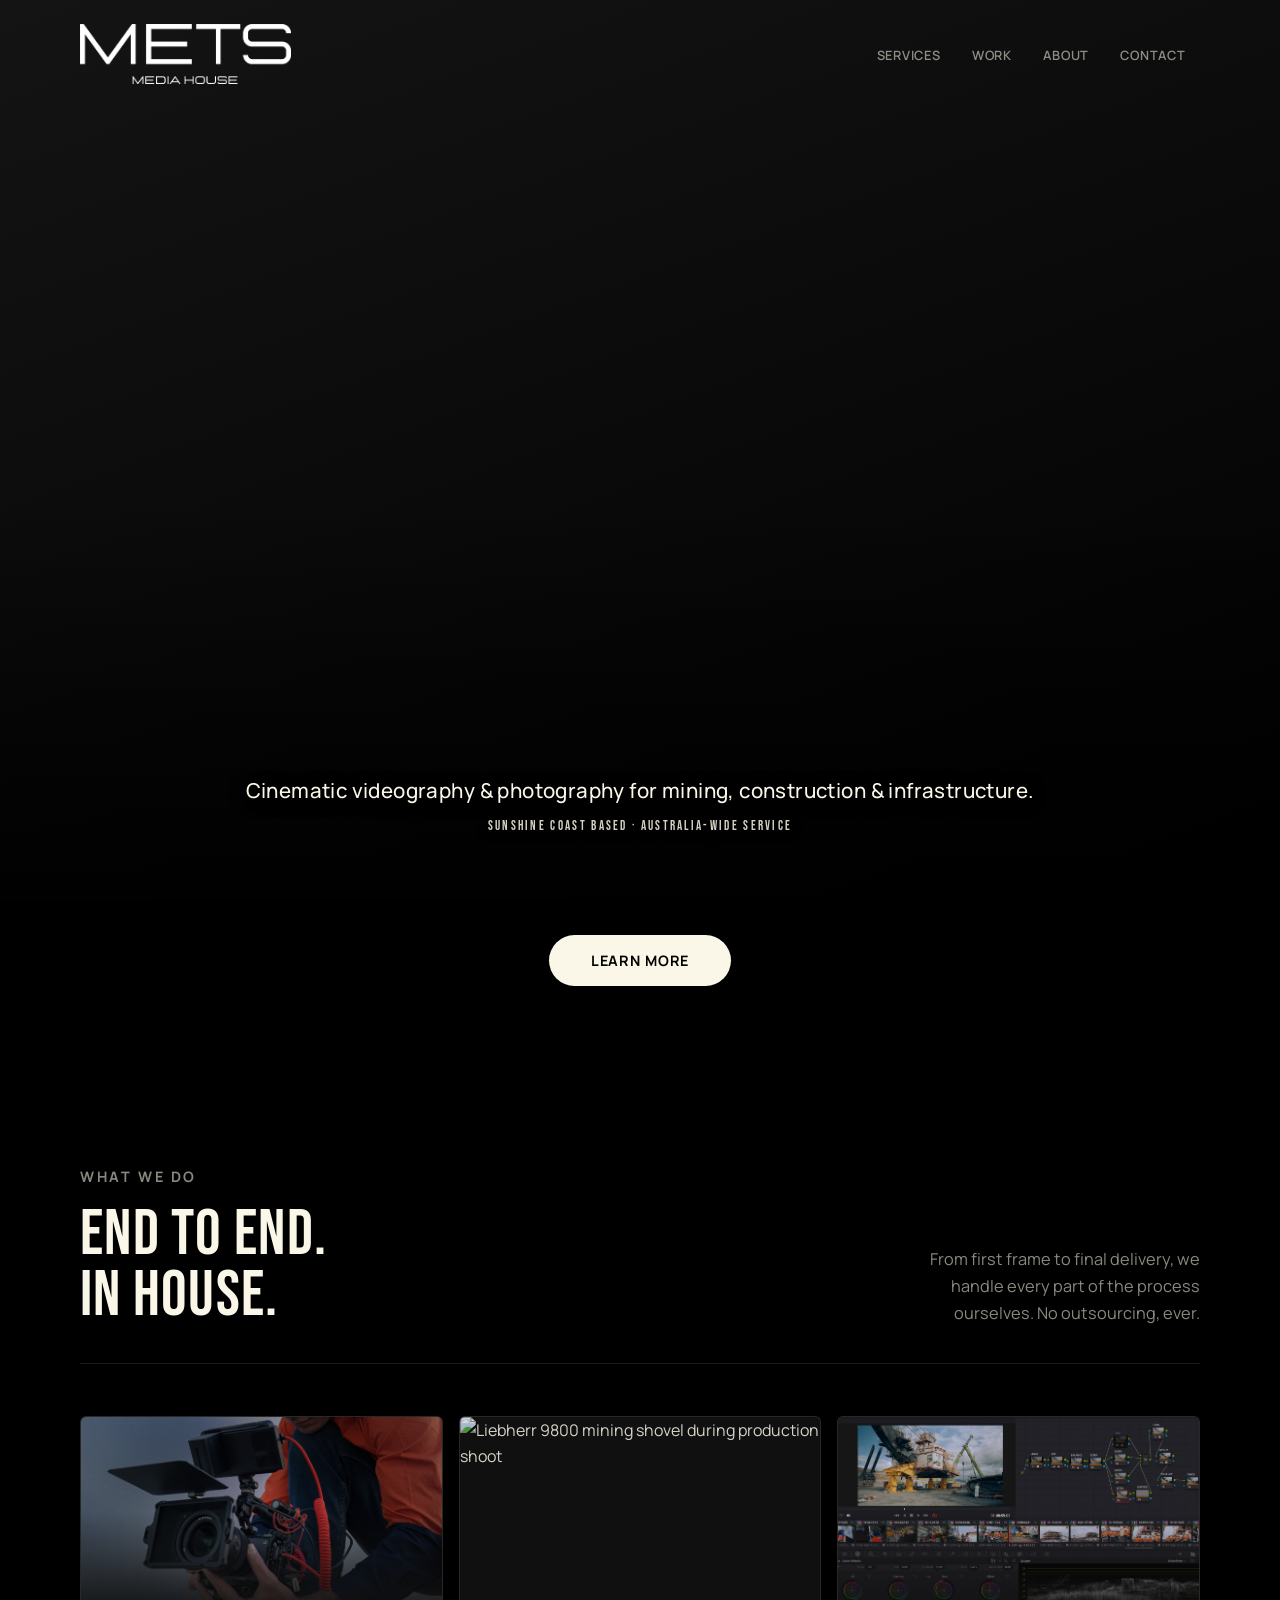
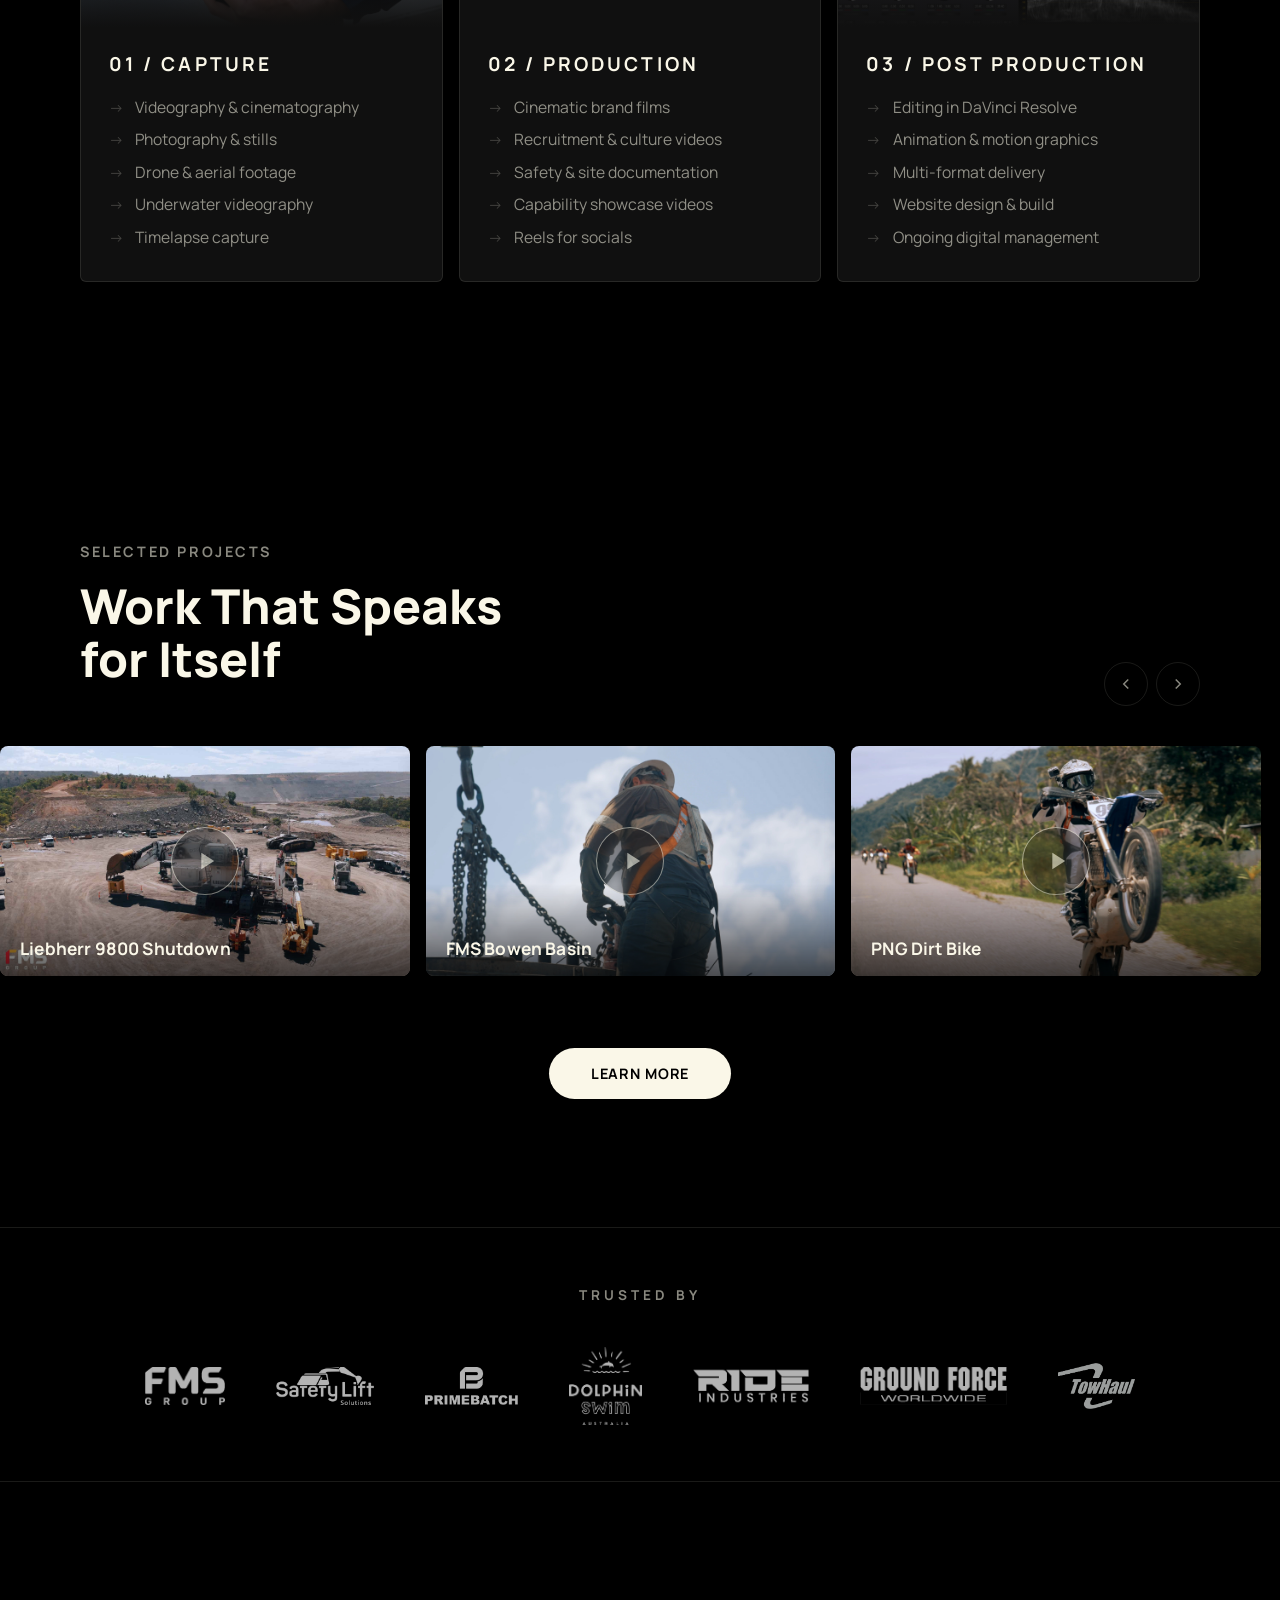
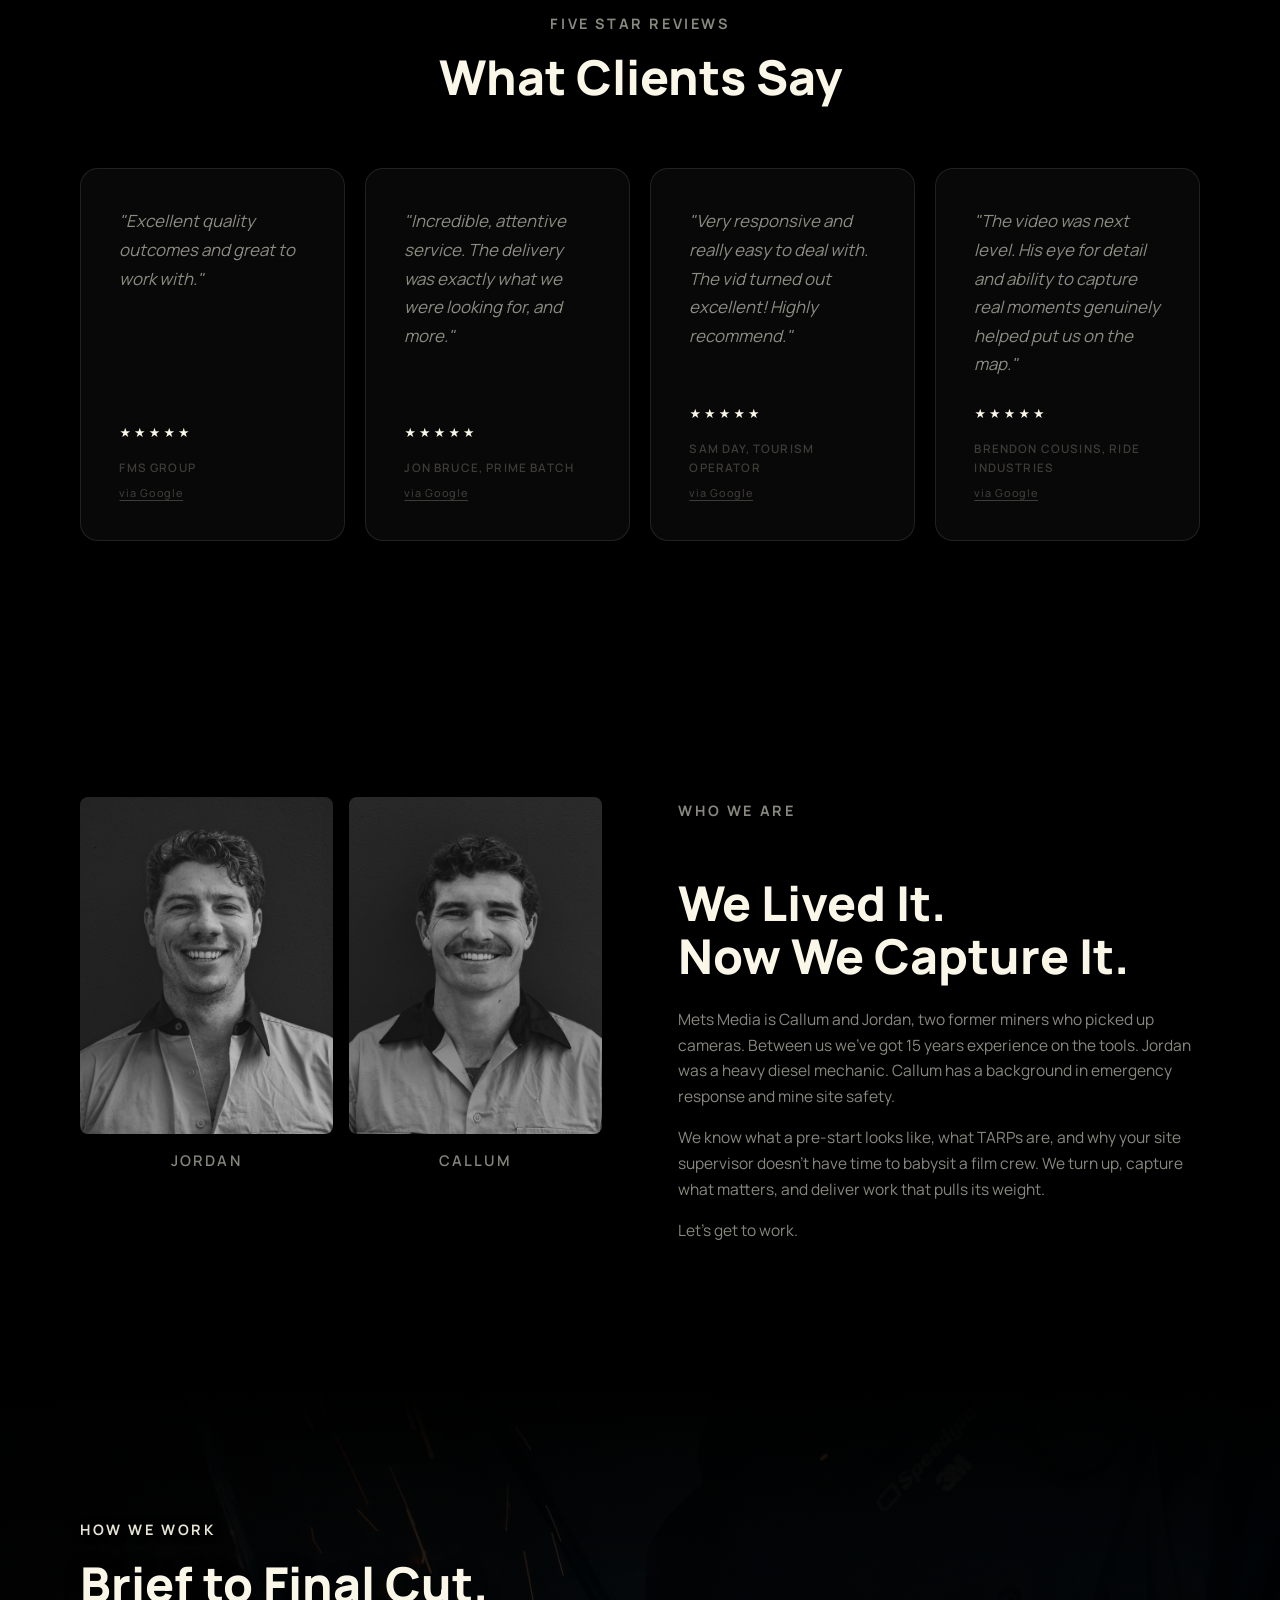
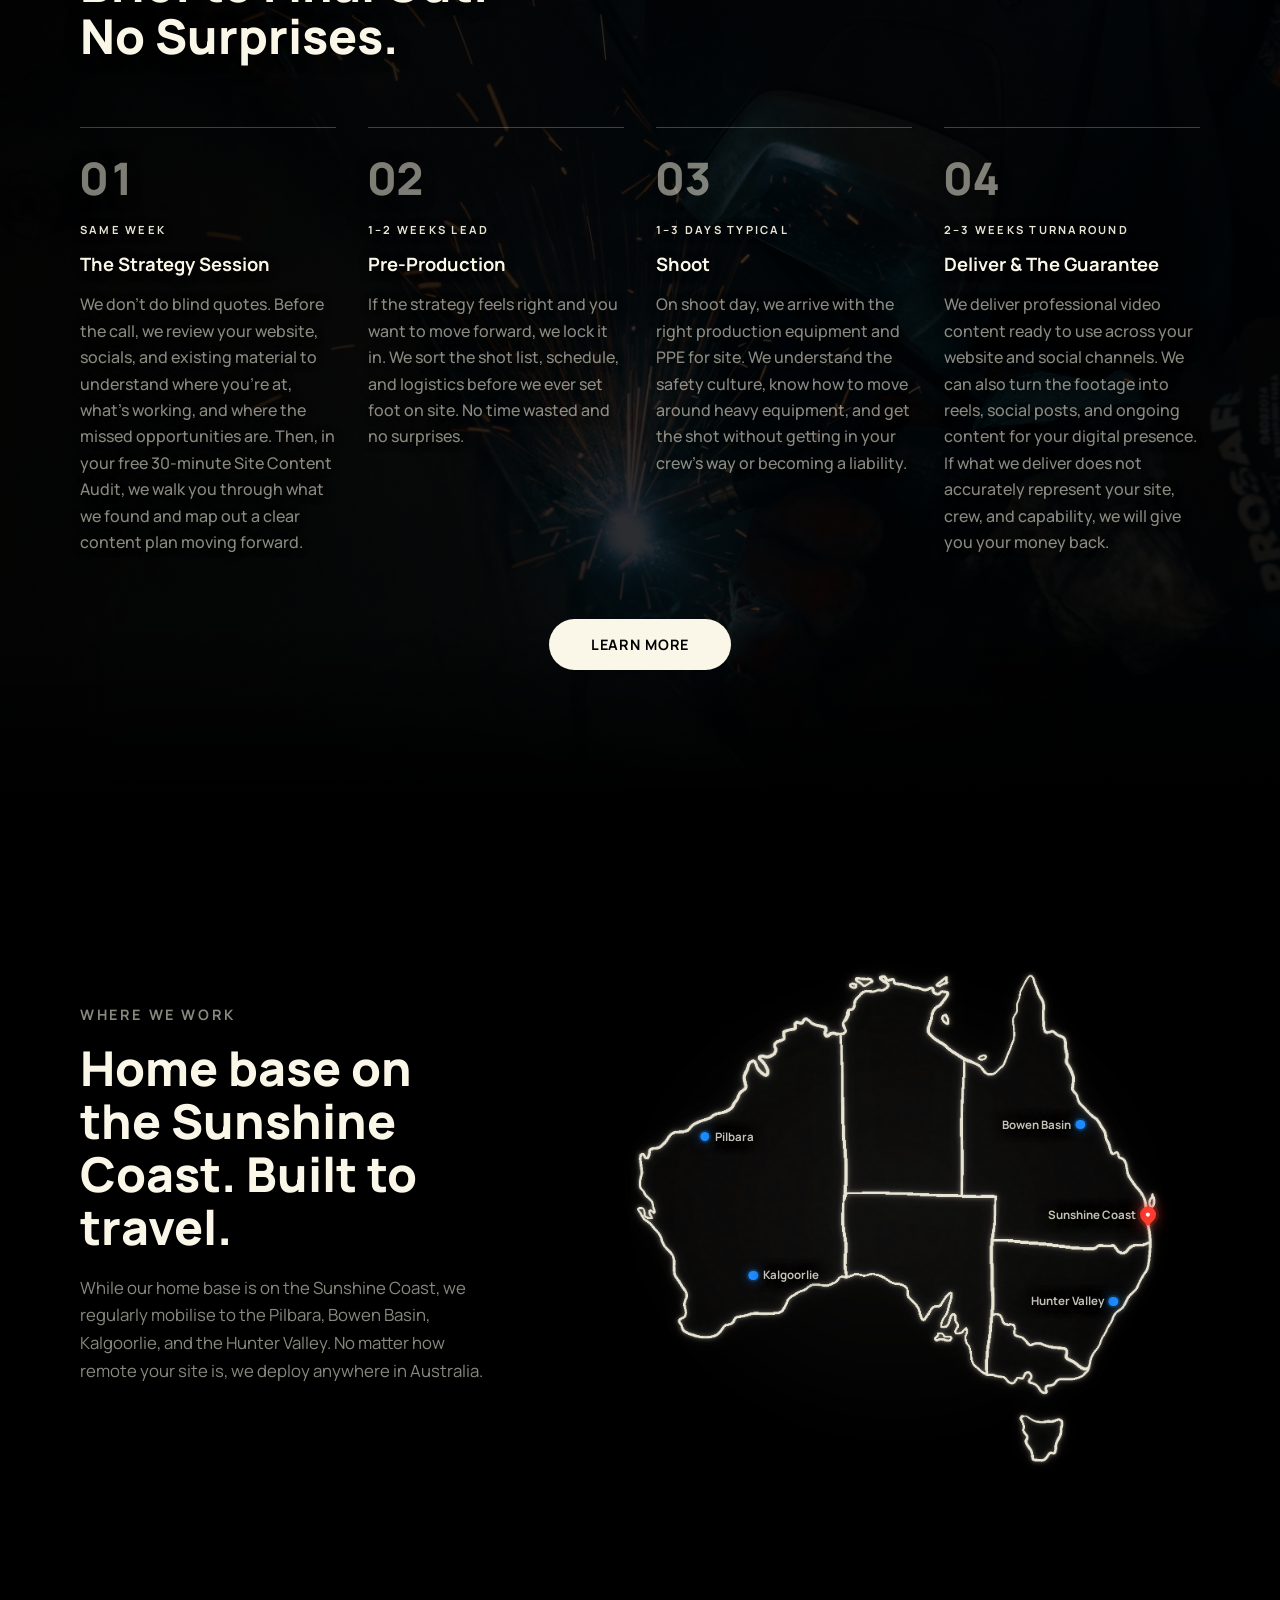
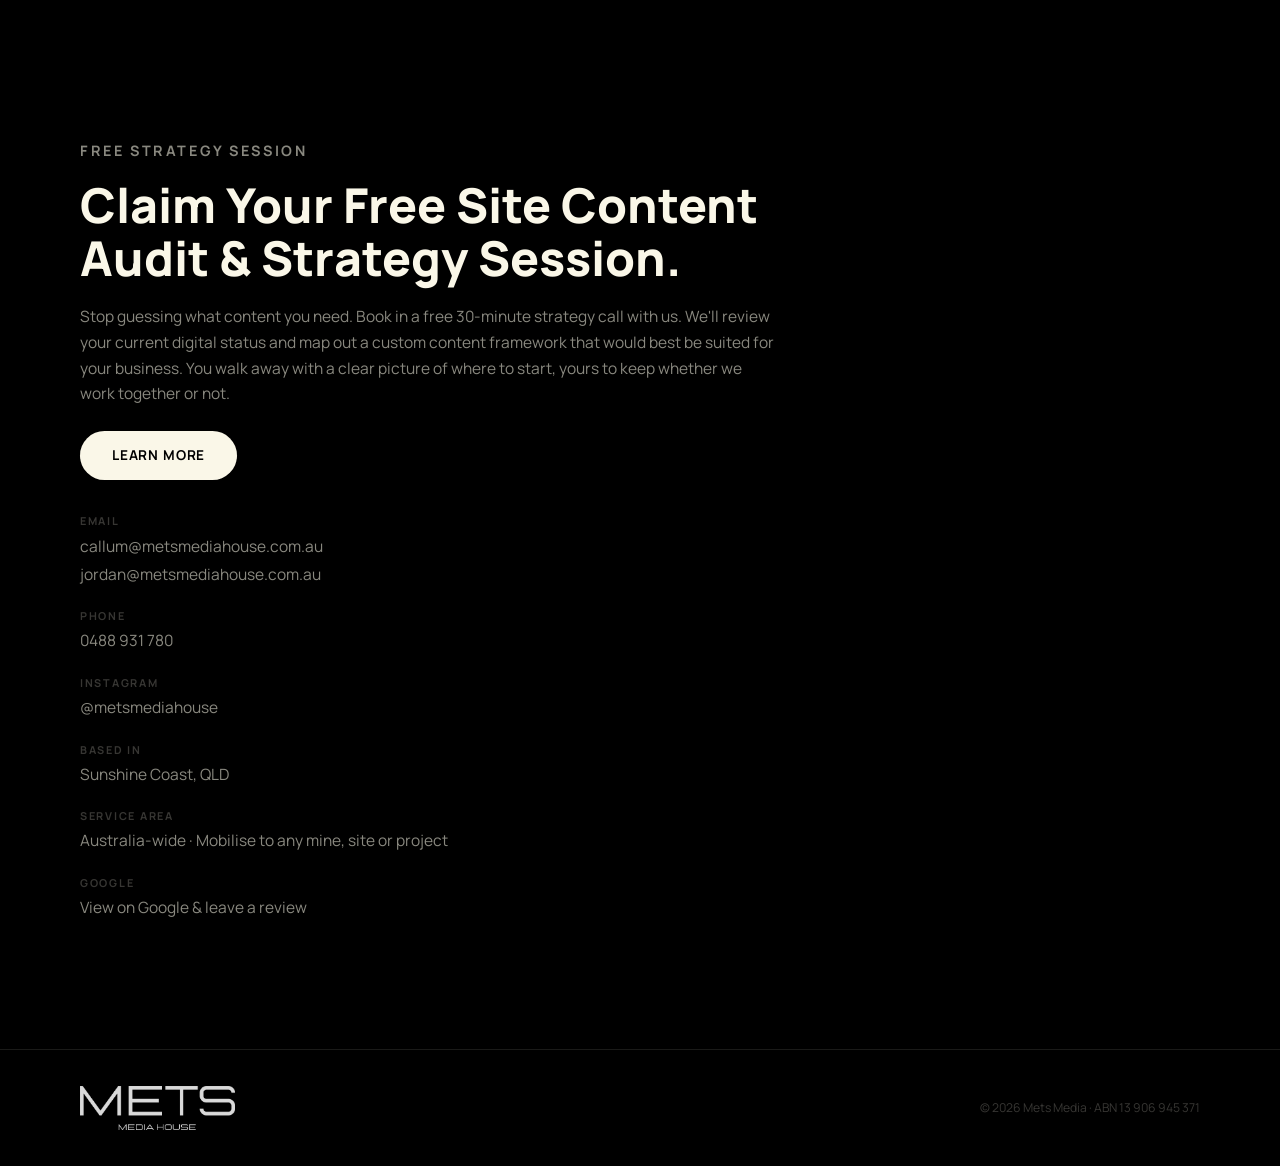
==== commit 877b3af3: "Update site copy, reviews, clients, and map" ====
--- a/index.html
+++ b/index.html
@@ -373,12 +373,16 @@
           <li class="trusted-by__client"><img class="trusted-by__logo" src="images/Clients/primebatch-white.png" alt="PrimeBatch" loading="lazy"></li>
           <li class="trusted-by__client"><img class="trusted-by__logo trusted-by__logo--tall" src="images/Clients/dolphin-swim-white.png" alt="Dolphin Swim Australia" loading="lazy"></li>
           <li class="trusted-by__client"><img class="trusted-by__logo" src="images/Clients/ride-industries-wordmark-white.png" alt="Ride Industries" loading="lazy"></li>
+          <li class="trusted-by__client"><img class="trusted-by__logo" src="images/Clients/groundforce-wordmark-white.png" alt="Ground Force Worldwide" loading="lazy"></li>
+          <li class="trusted-by__client"><img class="trusted-by__logo trusted-by__logo--invert trusted-by__logo--wide" src="images/Clients/TowHaul logo black.png" alt="TowHaul" loading="lazy"></li>
           <!-- Duplicate set for seamless loop -->
           <li class="trusted-by__client" aria-hidden="true"><img class="trusted-by__logo" src="images/Clients/fms-group-white.png" alt="" loading="lazy"></li>
           <li class="trusted-by__client" aria-hidden="true"><img class="trusted-by__logo" src="images/Clients/safety-lift-white.png" alt="" loading="lazy"></li>
           <li class="trusted-by__client" aria-hidden="true"><img class="trusted-by__logo" src="images/Clients/primebatch-white.png" alt="" loading="lazy"></li>
           <li class="trusted-by__client" aria-hidden="true"><img class="trusted-by__logo trusted-by__logo--tall" src="images/Clients/dolphin-swim-white.png" alt="" loading="lazy"></li>
           <li class="trusted-by__client" aria-hidden="true"><img class="trusted-by__logo" src="images/Clients/ride-industries-wordmark-white.png" alt="" loading="lazy"></li>
+          <li class="trusted-by__client" aria-hidden="true"><img class="trusted-by__logo" src="images/Clients/groundforce-wordmark-white.png" alt="" loading="lazy"></li>
+          <li class="trusted-by__client" aria-hidden="true"><img class="trusted-by__logo trusted-by__logo--invert trusted-by__logo--wide" src="images/Clients/TowHaul logo black.png" alt="" loading="lazy"></li>
         </ul>
       </div>
     </section>
@@ -429,6 +433,17 @@
             </div>
           </article>
 
+          <article class="review-card">
+            <blockquote class="review-card__quote">
+              "The video was next level. His eye for detail and ability to capture real moments genuinely helped put us on the map."
+            </blockquote>
+            <div class="review-card__footer">
+              <p class="review-stars" aria-label="5 out of 5 stars">★★★★★</p>
+              <p class="review-card__attribution">Brendon Cousins, Ride Industries</p>
+              <a href="https://www.google.com/maps/place/?cid=7516819737276765623" class="review-via" target="_blank" rel="noopener noreferrer">via Google</a>
+            </div>
+          </article>
+
         </div>
       </div>
     </section>
@@ -484,7 +499,7 @@
             <div class="hww__body">
               <p class="hww__time">Same week</p>
               <h3 class="hww__title">The Strategy Session</h3>
-              <p class="hww__desc">We don't do blind quotes. Everything starts with a free 30-minute Site Content Audit. We review your current material and map out 3 to 5 custom video concepts tailored to your site. You walk away with a clear scope of works and a ballpark investment range. This plan is yours to keep whether we shoot it or not.</p>
+              <p class="hww__desc">We don't do blind quotes. Before the call, we review your website, socials, and existing material to understand where you're at, what's working, and where the missed opportunities are. Then, in your free 30-minute Site Content Audit, we walk you through what we found and map out a clear content plan moving forward.</p>
             </div>
           </li>
 
@@ -493,7 +508,7 @@
             <div class="hww__body">
               <p class="hww__time">1–2 weeks lead</p>
               <h3 class="hww__title">Pre-Production</h3>
-              <p class="hww__desc">If the scope makes sense, we lock it in. We sort the shot list, schedule, and logistics before we ever set foot on site. No wasted time and absolutely no surprises.</p>
+              <p class="hww__desc">If the strategy feels right and you want to move forward, we lock it in. We sort the shot list, schedule, and logistics before we ever set foot on site. No time wasted and no surprises.</p>
             </div>
           </li>
 
@@ -502,7 +517,7 @@
             <div class="hww__body">
               <p class="hww__time">1–3 days typical</p>
               <h3 class="hww__title">Shoot</h3>
-              <p class="hww__desc">On shoot day, we arrive with full kit, including cinema cameras and CASA-certified drones. We have 15 years of combined experience on the tools, so we turn up with the right PPE and understand the safety culture. We know how to move around heavy equipment and get the shot without getting in your crew's way or becoming a liability.</p>
+              <p class="hww__desc">On shoot day, we arrive with the right production equipment and PPE for site. We understand the safety culture, know how to move around heavy equipment, and get the shot without getting in your crew's way or becoming a liability.</p>
             </div>
           </li>
 
@@ -511,7 +526,7 @@
             <div class="hww__body">
               <p class="hww__time">2–3 weeks turnaround</p>
               <h3 class="hww__title">Deliver &amp; The Guarantee</h3>
-              <p class="hww__desc">We deliver professionally edited and colour-graded files with full commercial usage rights. Our Commitment: If the final video does not accurately represent your site, crew, and capability, we will give you your money back. No questions asked.</p>
+              <p class="hww__desc">We deliver professional video content ready to use across your website and social channels. We can also turn the footage into reels, social posts, and ongoing content for your digital presence. If what we deliver does not accurately represent your site, crew, and capability, we will give you your money back.</p>
             </div>
           </li>
 
@@ -535,7 +550,7 @@
 
         <div class="service-map__frame" aria-label="Australia map showing Mets Media House home base and main service areas">
           <div class="service-map__canvas">
-            <img src="images/service-areas/australia-service-map.png" alt="Australia map outline with state borders" class="service-map__image" loading="lazy">
+            <img src="images/service-areas/australia-service-map-polished.png" alt="Australia map outline with state borders" class="service-map__image" loading="lazy">
             <div class="service-map__marker service-map__marker--home" style="--x: 95.75%; --y: 49.25%;">
               <span class="service-map__pin" aria-hidden="true"></span>
               <span class="service-map__marker-label service-map__marker-label--left service-map__marker-label--coast">Sunshine Coast</span>
@@ -603,11 +618,6 @@
             </li>
           </ul>
         </div>
-        <div class="contact__motion" aria-hidden="true">
-          <video class="contact__motion-video" autoplay muted playsinline preload="metadata">
-            <source src="videos/motion/what-are-you-waiting-for-alpha.webm" type="video/webm">
-          </video>
-        </div>
       </div>
     </section>
 
--- a/css/style.css
+++ b/css/style.css
@@ -427,6 +427,12 @@
 .trusted-by__logo--tall {
   height: 78px;
 }
+.trusted-by__logo--wide {
+  height: 46px;
+}
+.trusted-by__logo--invert {
+  filter: invert(1);
+}
 .trusted-by__client:hover .trusted-by__logo { opacity: 1; }
 
 /* Desktop: static centered row, no animation, no duplicates visible */
@@ -1005,12 +1011,23 @@
 
 .reviews-grid {
   display: grid;
-  grid-template-columns: repeat(3, 1fr);
+  grid-template-columns: repeat(4, 1fr);
   gap: 1.25rem;
 }
 
 @media (max-width: 900px) {
-  .reviews-grid { grid-template-columns: 1fr; }
+  .reviews-grid {
+    grid-auto-flow: column;
+    grid-auto-columns: minmax(280px, 82vw);
+    grid-template-columns: none;
+    overflow-x: auto;
+    overscroll-behavior-inline: contain;
+    scroll-snap-type: inline mandatory;
+    -webkit-overflow-scrolling: touch;
+    padding-bottom: 0.75rem;
+  }
+
+  .review-card { scroll-snap-align: start; }
 }
 
 .review-card {
@@ -1304,6 +1321,7 @@
   padding: clamp(1rem, 2.5vw, 1.8rem);
   background: transparent;
   overflow: visible;
+  transform: translateY(clamp(1rem, 2vw, 1.75rem));
 }
 
 .service-map__canvas {
@@ -1340,29 +1358,29 @@
 }
 
 .service-map__dot {
-  width: 0.72rem;
-  height: 0.72rem;
+  width: 0.58rem;
+  height: 0.58rem;
   display: block;
   border-radius: 999px;
   background: #1e8cff;
-  box-shadow: 0 0 0 3px rgba(30, 140, 255, 0.16), 0 0 16px rgba(30, 140, 255, 0.55);
+  box-shadow: 0 0 0 2px rgba(30, 140, 255, 0.2), 0 0 12px rgba(30, 140, 255, 0.58);
 }
 
 .service-map__pin {
-  width: 1.18rem;
-  height: 1.18rem;
+  width: 1rem;
+  height: 1rem;
   display: block;
   border-radius: 999px 999px 999px 0;
   background: #ff3b30;
   transform: rotate(-45deg);
-  box-shadow: 0 0 0 4px rgba(255, 59, 48, 0.16), 0 0 20px rgba(255, 59, 48, 0.65);
+  box-shadow: 0 0 0 3px rgba(255, 59, 48, 0.18), 0 0 16px rgba(255, 59, 48, 0.68);
 }
 
 .service-map__pin::after {
   content: '';
   position: absolute;
-  width: 0.32rem;
-  height: 0.32rem;
+  width: 0.26rem;
+  height: 0.26rem;
   border-radius: 999px;
   background: #ffffff;
   top: 50%;
@@ -1372,7 +1390,7 @@
 
 .service-map__marker-label {
   position: absolute;
-  left: 1rem;
+  left: 0.9rem;
   top: 50%;
   transform: translateY(-50%);
   white-space: nowrap;
@@ -1386,13 +1404,13 @@
 
 .service-map__marker-label--left {
   left: auto;
-  right: 1rem;
+  right: 0.9rem;
   text-align: right;
 }
 
 .service-map__marker-label--coast {
-  right: 1.5rem;
-  top: calc(50% + 0.5rem);
+  right: 1.25rem;
+  top: 50%;
 }
 
 .service-map__marker-label--home {
@@ -1473,23 +1491,6 @@
 }
 
 
-.contact__motion {
-  align-self: start;
-  justify-self: center;
-  width: min(30vw, 360px);
-  margin-top: clamp(18.5rem, 32.5vw, 21.5rem);
-  transform: translateX(clamp(-10rem, -11vw, -6rem));
-  pointer-events: none;
-}
-
-.contact__motion-video {
-  display: block;
-  width: 100%;
-  height: auto;
-  filter: invert(1) sepia(0.12) saturate(1.4) hue-rotate(8deg) brightness(1.02);
-  opacity: 0.9;
-}
-
 .contact__value--stack {
   display: flex;
   flex-direction: column;
@@ -1505,10 +1506,6 @@
 @media (max-width: 900px) {
   .contact__layout {
     grid-template-columns: 1fr;
-  }
-
-  .contact__motion {
-    display: none;
   }
 }
 
@@ -1726,7 +1723,7 @@
   .trusted-by__track { animation-duration: 28s; }
 
   /* Reviews */
-  .reviews-grid { grid-template-columns: 1fr; }
+  .reviews-grid { grid-template-columns: none; }
 
   /* Work */
   .work-card { flex: 0 0 clamp(240px, 80vw, 340px); }
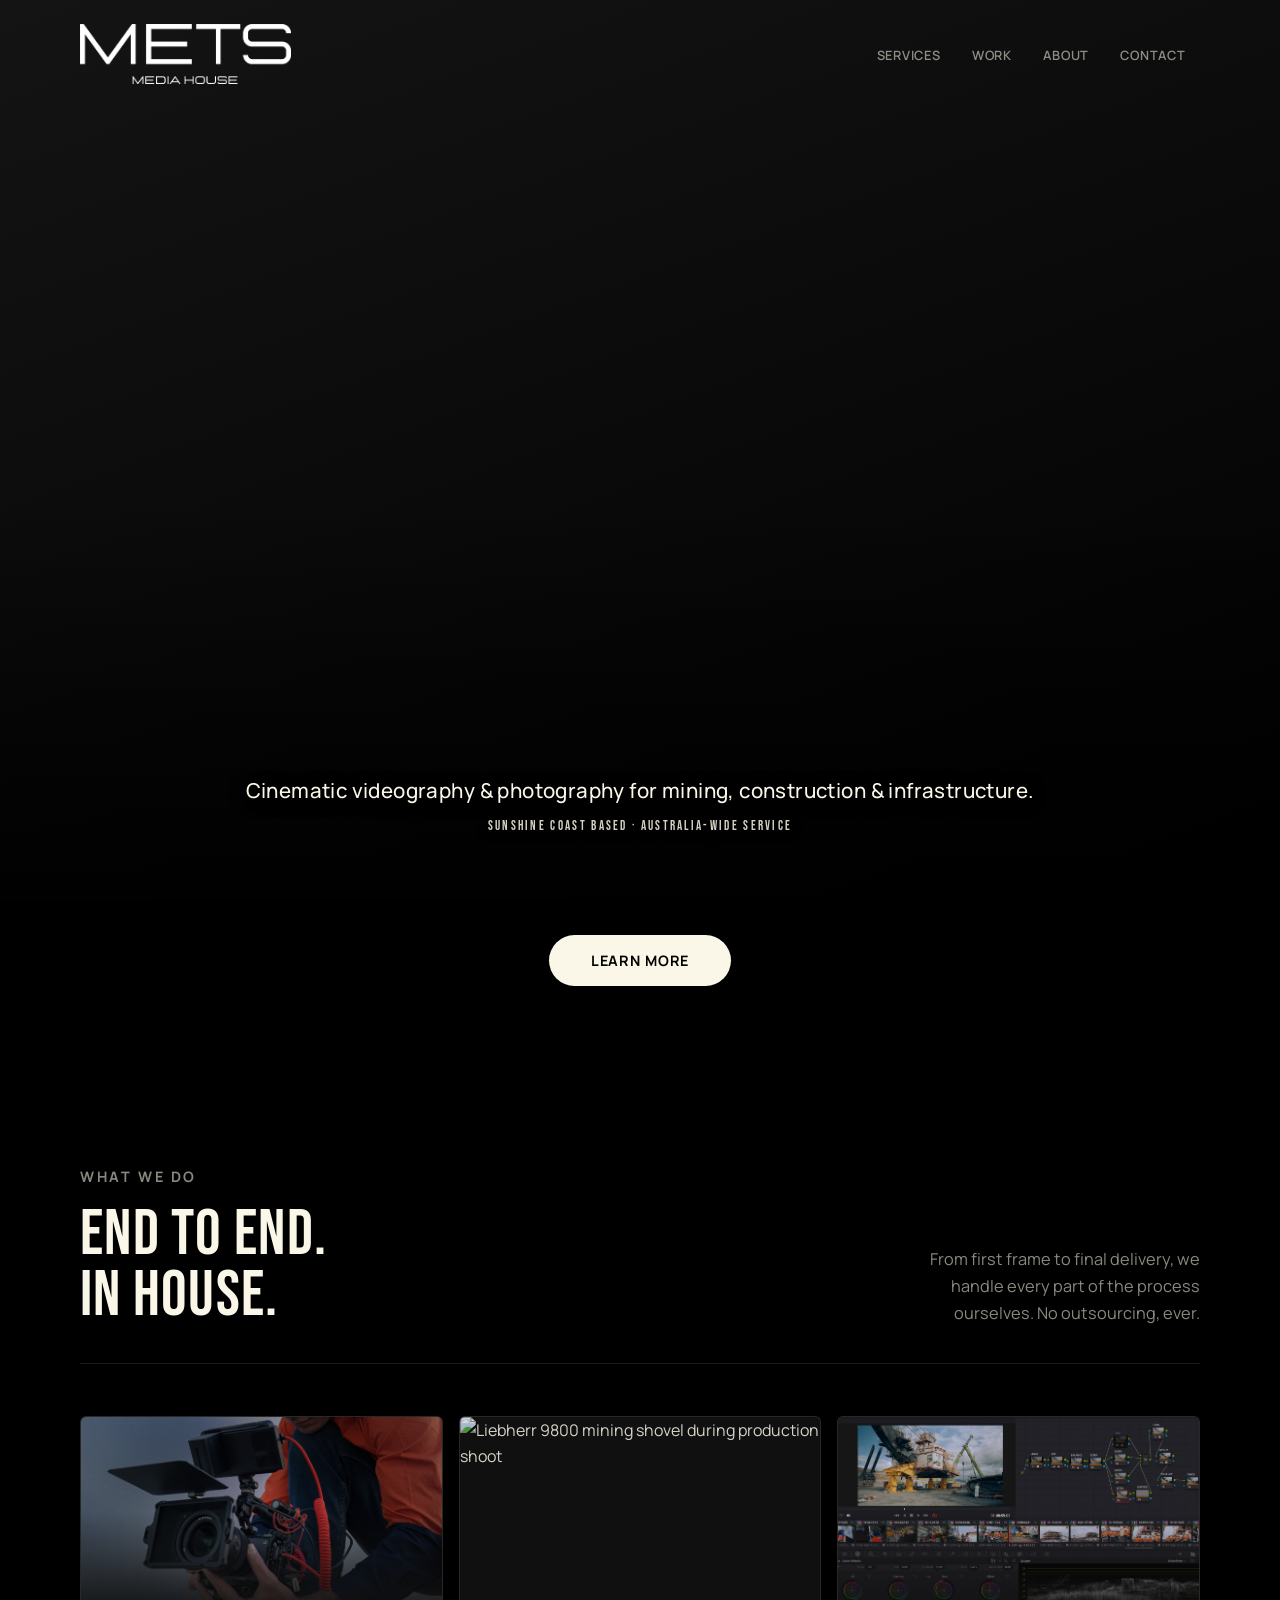
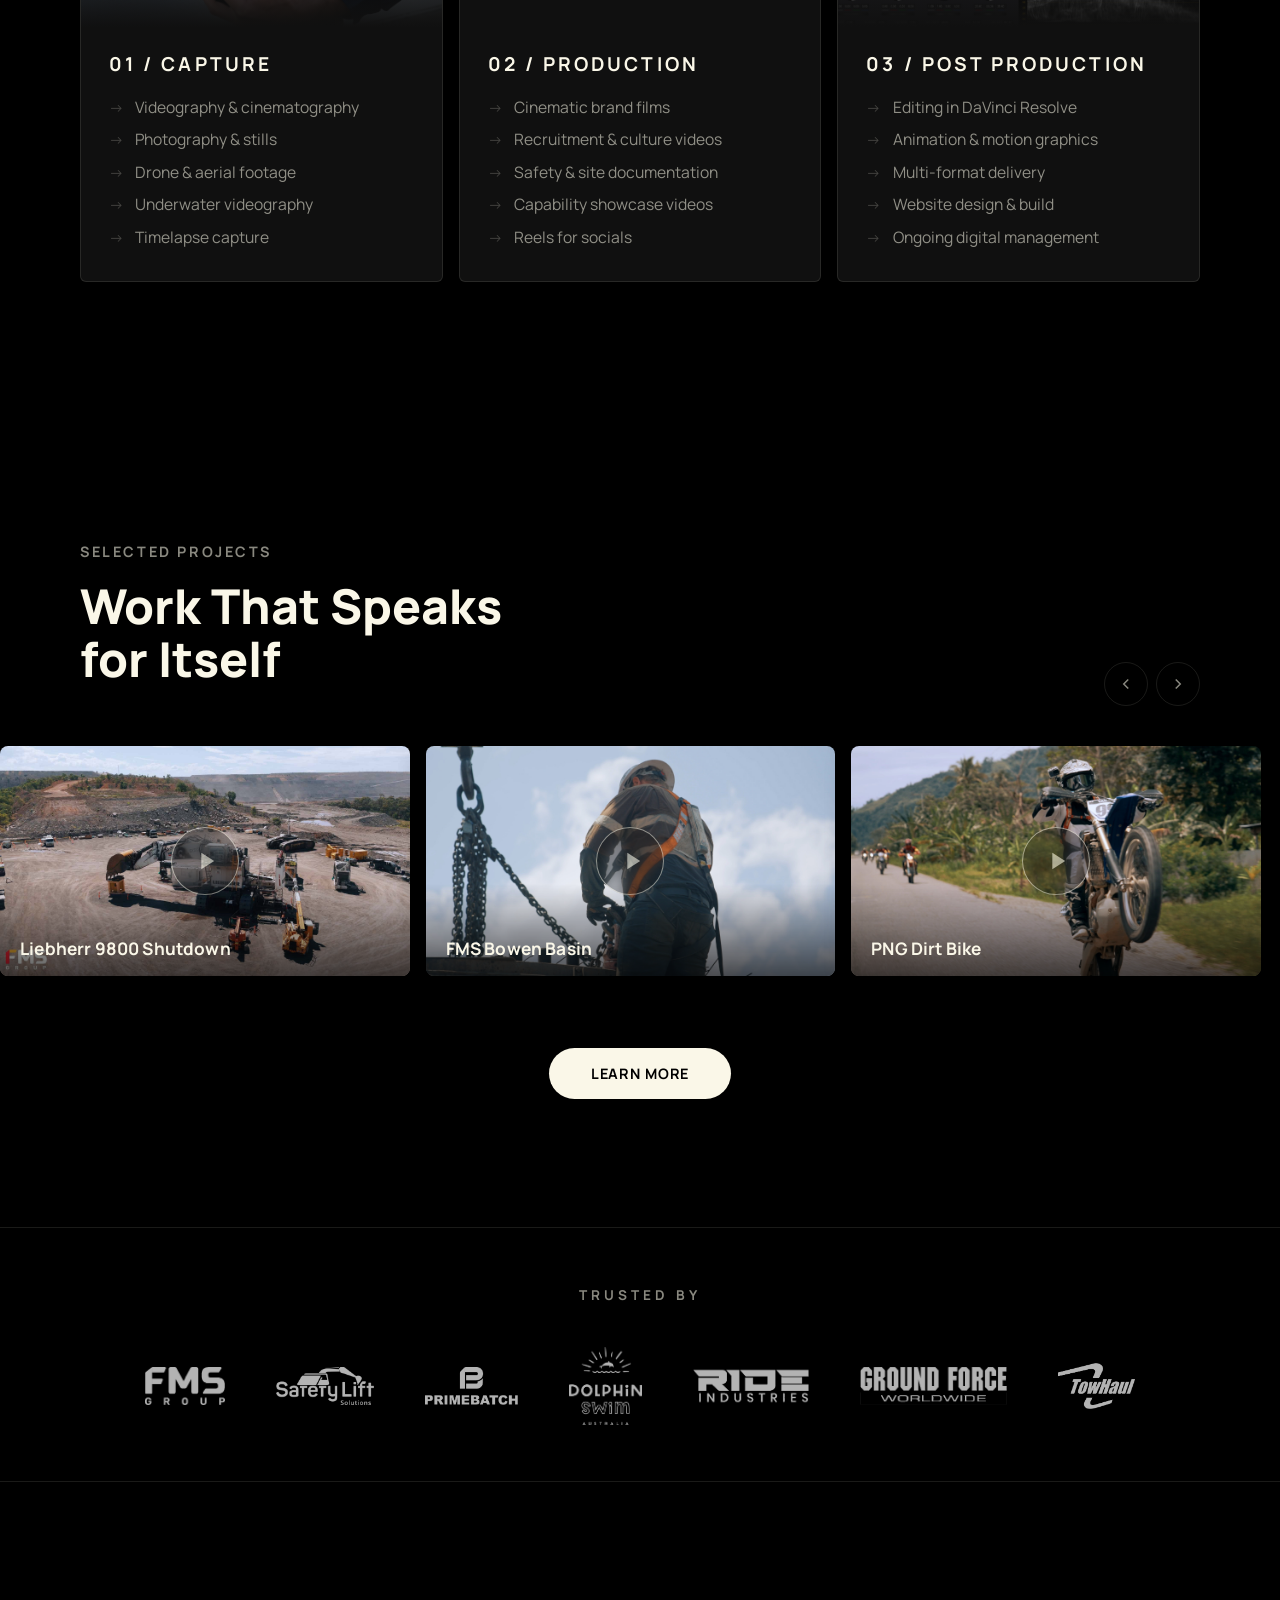
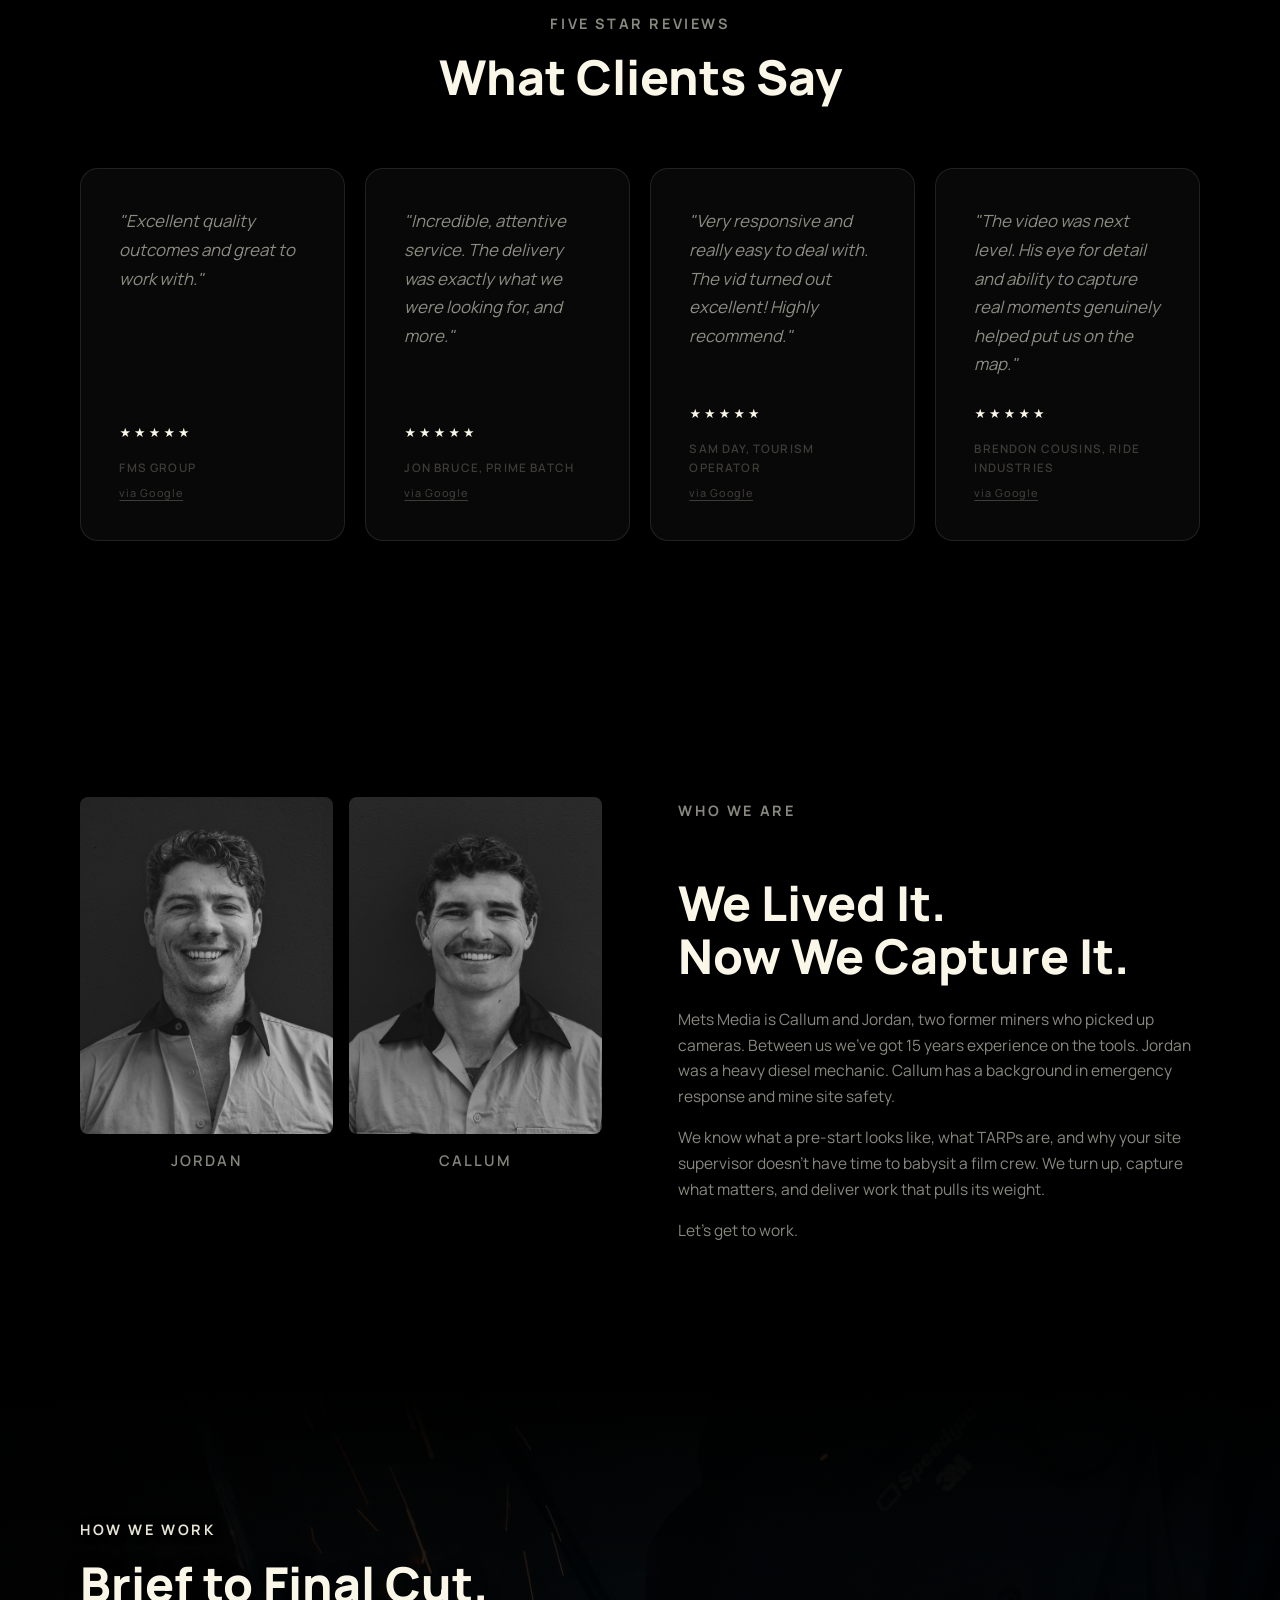
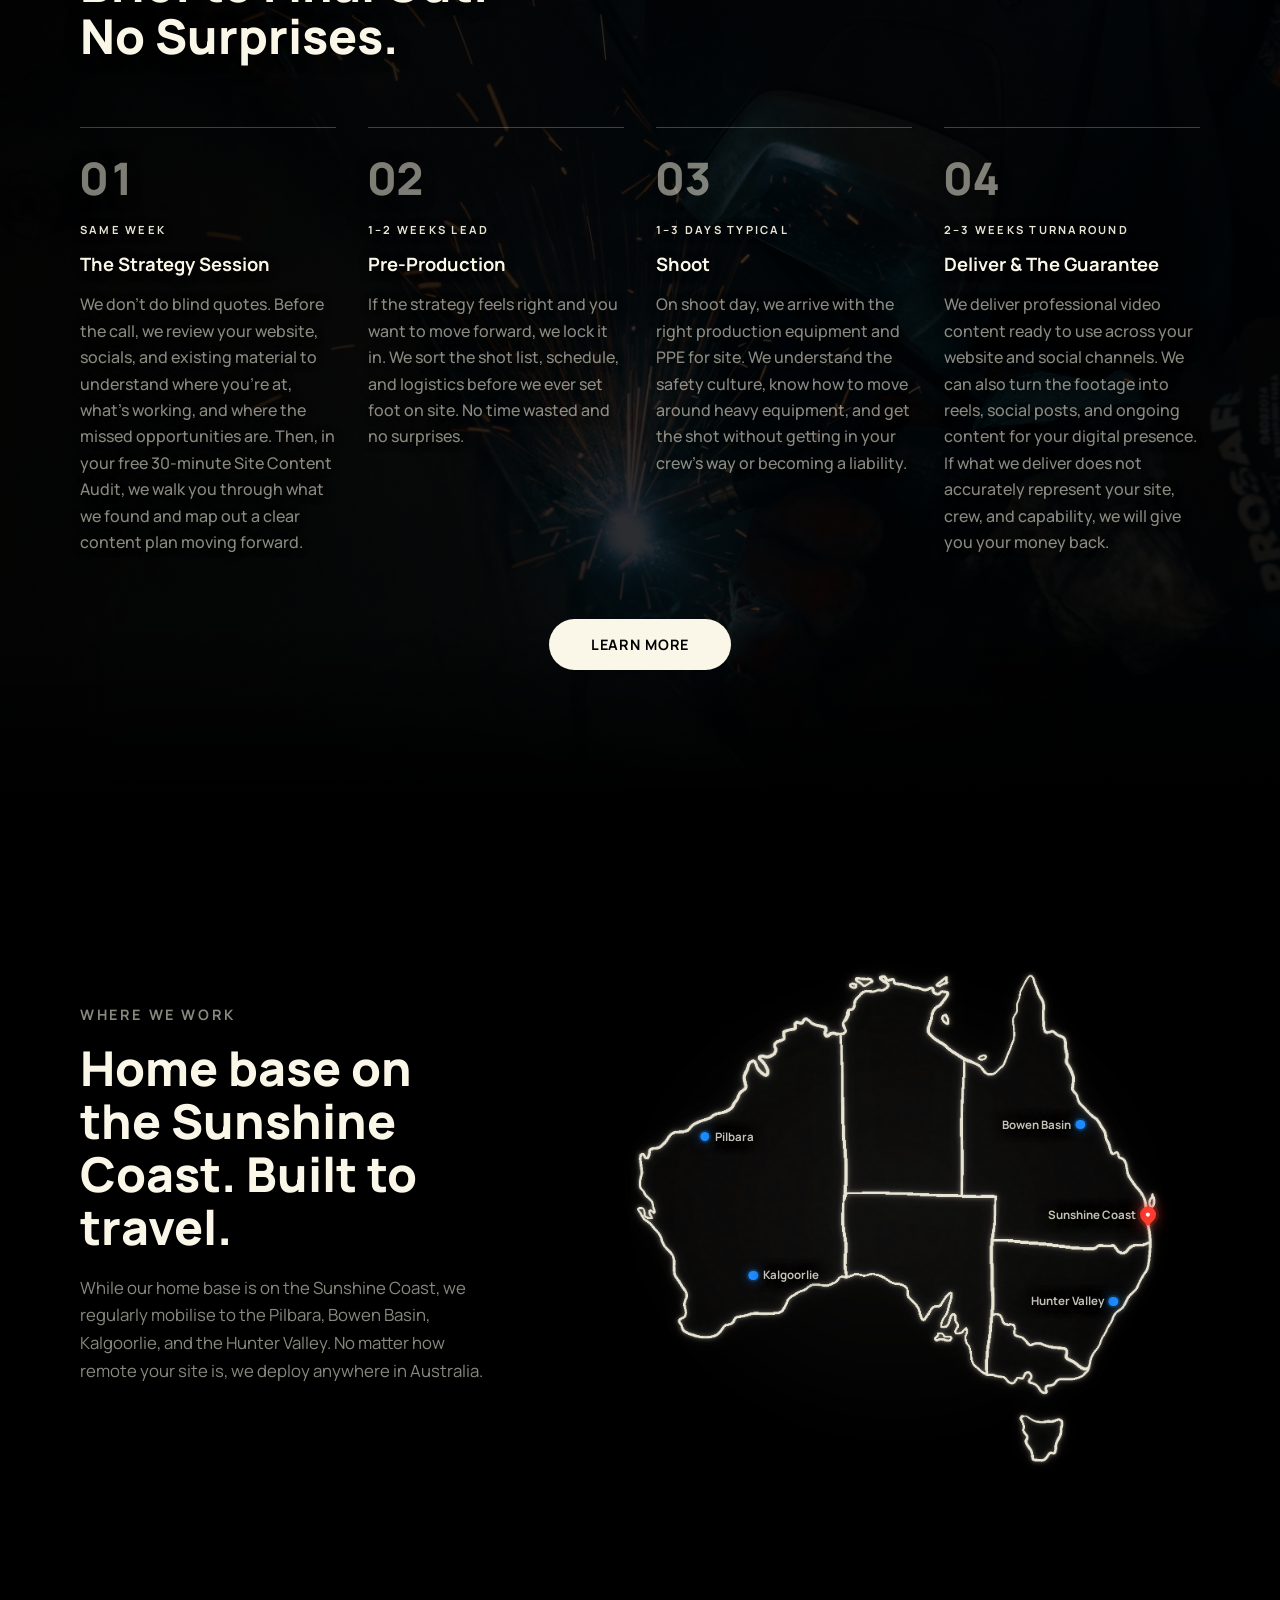
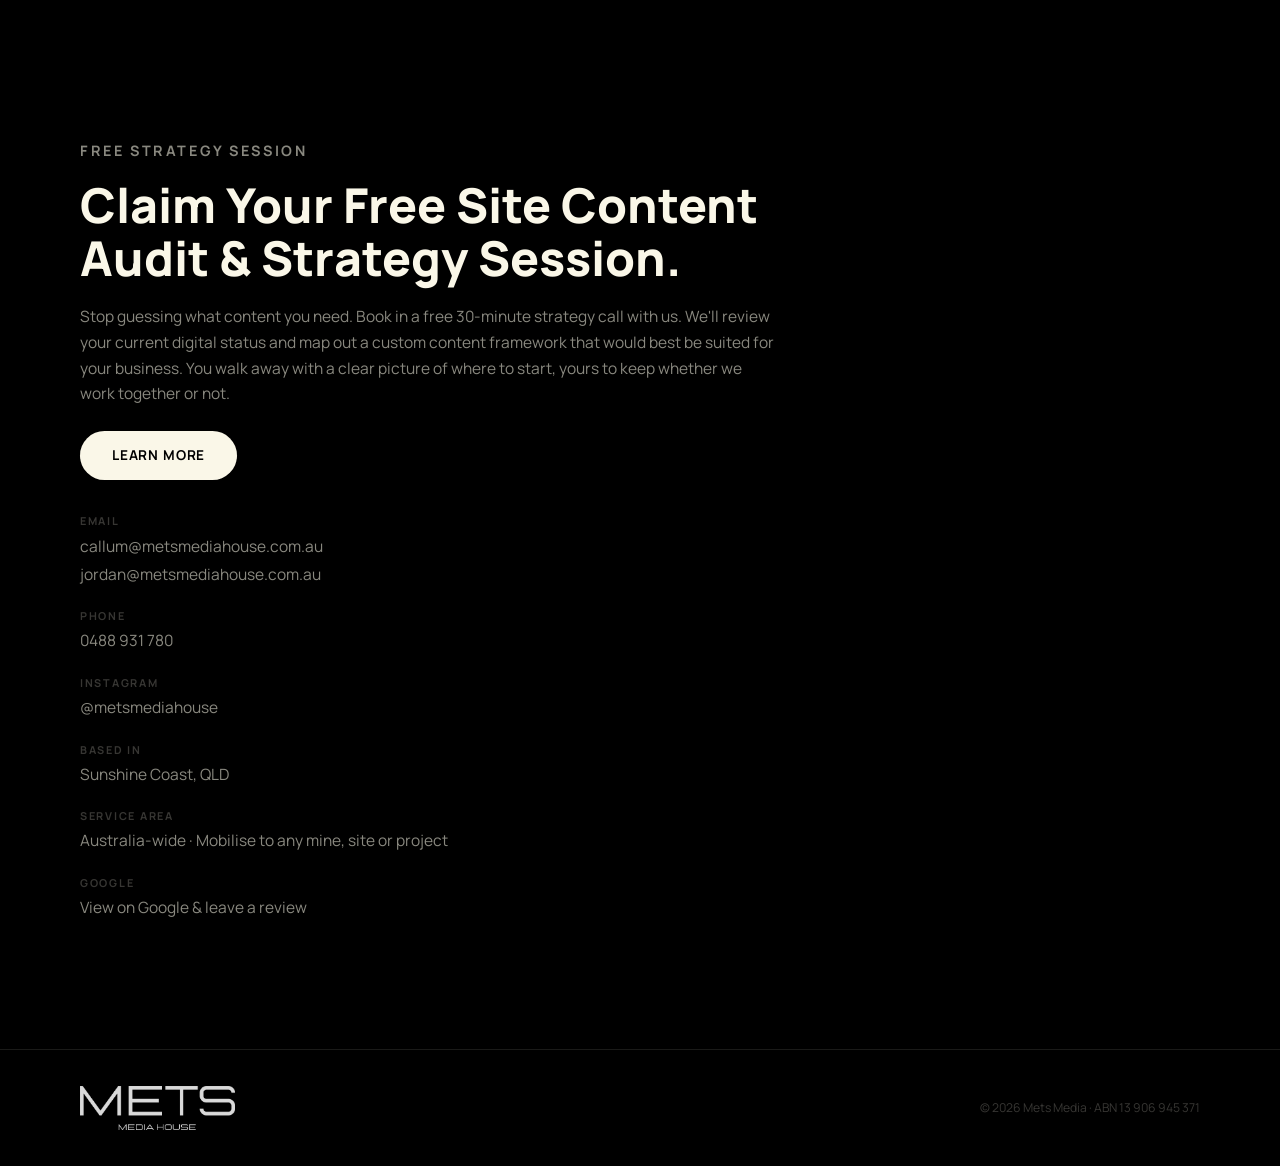
==== commit 2df13b33: "Fix reviews cache and TowHaul logo visibility" ====
--- a/index.html
+++ b/index.html
@@ -86,7 +86,7 @@
   <link rel="icon" type="image/png" sizes="32x32" href="images/favicon/favicon-32.png">
   <link rel="apple-touch-icon" sizes="180x180" href="images/favicon/apple-touch-icon.png">
   <link rel="shortcut icon" href="images/favicon/favicon-32.png">
-  <link rel="stylesheet" href="css/style.css?v=20260619-live-fixes-1">
+  <link rel="stylesheet" href="css/style.css?v=20260703-review-logo-fixes-1">
 </head>
 <body>
 
@@ -374,7 +374,7 @@
           <li class="trusted-by__client"><img class="trusted-by__logo trusted-by__logo--tall" src="images/Clients/dolphin-swim-white.png" alt="Dolphin Swim Australia" loading="lazy"></li>
           <li class="trusted-by__client"><img class="trusted-by__logo" src="images/Clients/ride-industries-wordmark-white.png" alt="Ride Industries" loading="lazy"></li>
           <li class="trusted-by__client"><img class="trusted-by__logo" src="images/Clients/groundforce-wordmark-white.png" alt="Ground Force Worldwide" loading="lazy"></li>
-          <li class="trusted-by__client"><img class="trusted-by__logo trusted-by__logo--invert trusted-by__logo--wide" src="images/Clients/TowHaul logo black.png" alt="TowHaul" loading="lazy"></li>
+          <li class="trusted-by__client"><img class="trusted-by__logo trusted-by__logo--wide" src="images/Clients/towhaul-white.png" alt="TowHaul" loading="lazy"></li>
           <!-- Duplicate set for seamless loop -->
           <li class="trusted-by__client" aria-hidden="true"><img class="trusted-by__logo" src="images/Clients/fms-group-white.png" alt="" loading="lazy"></li>
           <li class="trusted-by__client" aria-hidden="true"><img class="trusted-by__logo" src="images/Clients/safety-lift-white.png" alt="" loading="lazy"></li>
@@ -382,7 +382,7 @@
           <li class="trusted-by__client" aria-hidden="true"><img class="trusted-by__logo trusted-by__logo--tall" src="images/Clients/dolphin-swim-white.png" alt="" loading="lazy"></li>
           <li class="trusted-by__client" aria-hidden="true"><img class="trusted-by__logo" src="images/Clients/ride-industries-wordmark-white.png" alt="" loading="lazy"></li>
           <li class="trusted-by__client" aria-hidden="true"><img class="trusted-by__logo" src="images/Clients/groundforce-wordmark-white.png" alt="" loading="lazy"></li>
-          <li class="trusted-by__client" aria-hidden="true"><img class="trusted-by__logo trusted-by__logo--invert trusted-by__logo--wide" src="images/Clients/TowHaul logo black.png" alt="" loading="lazy"></li>
+          <li class="trusted-by__client" aria-hidden="true"><img class="trusted-by__logo trusted-by__logo--wide" src="images/Clients/towhaul-white.png" alt="" loading="lazy"></li>
         </ul>
       </div>
     </section>
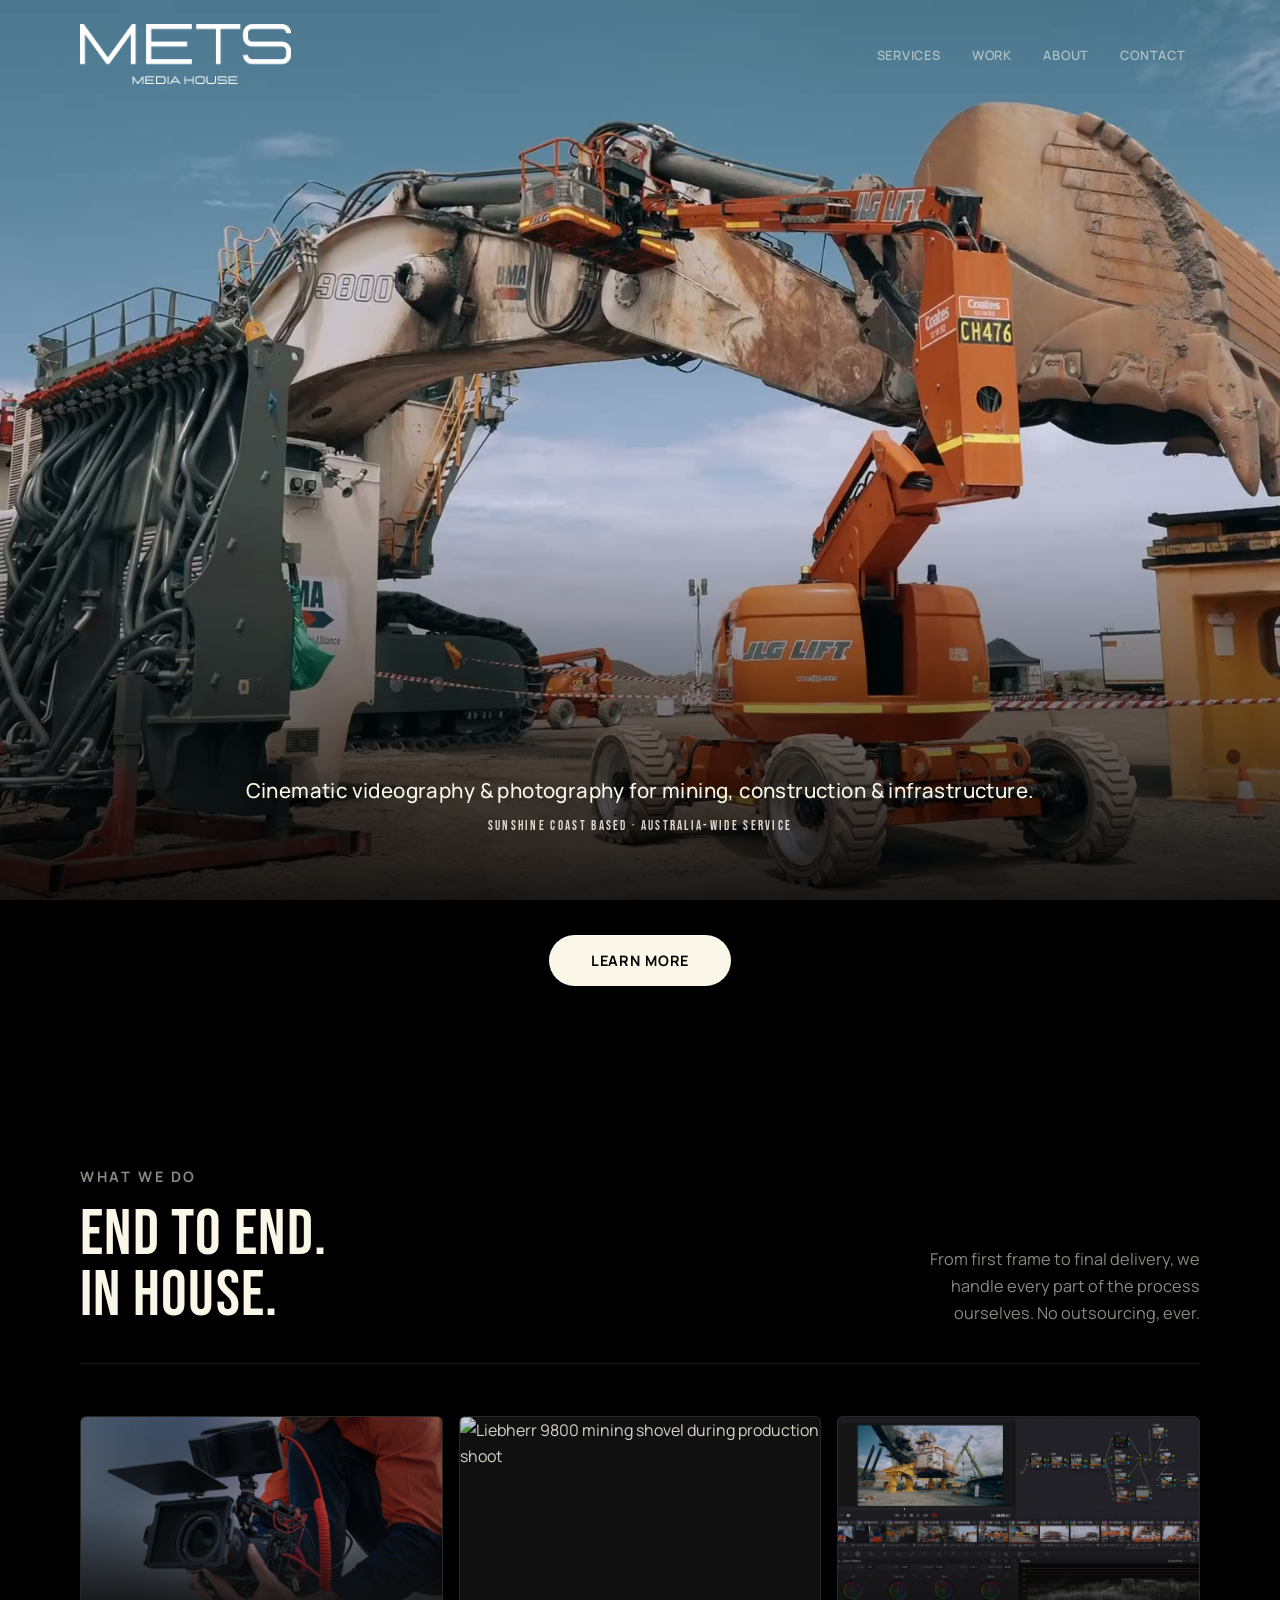
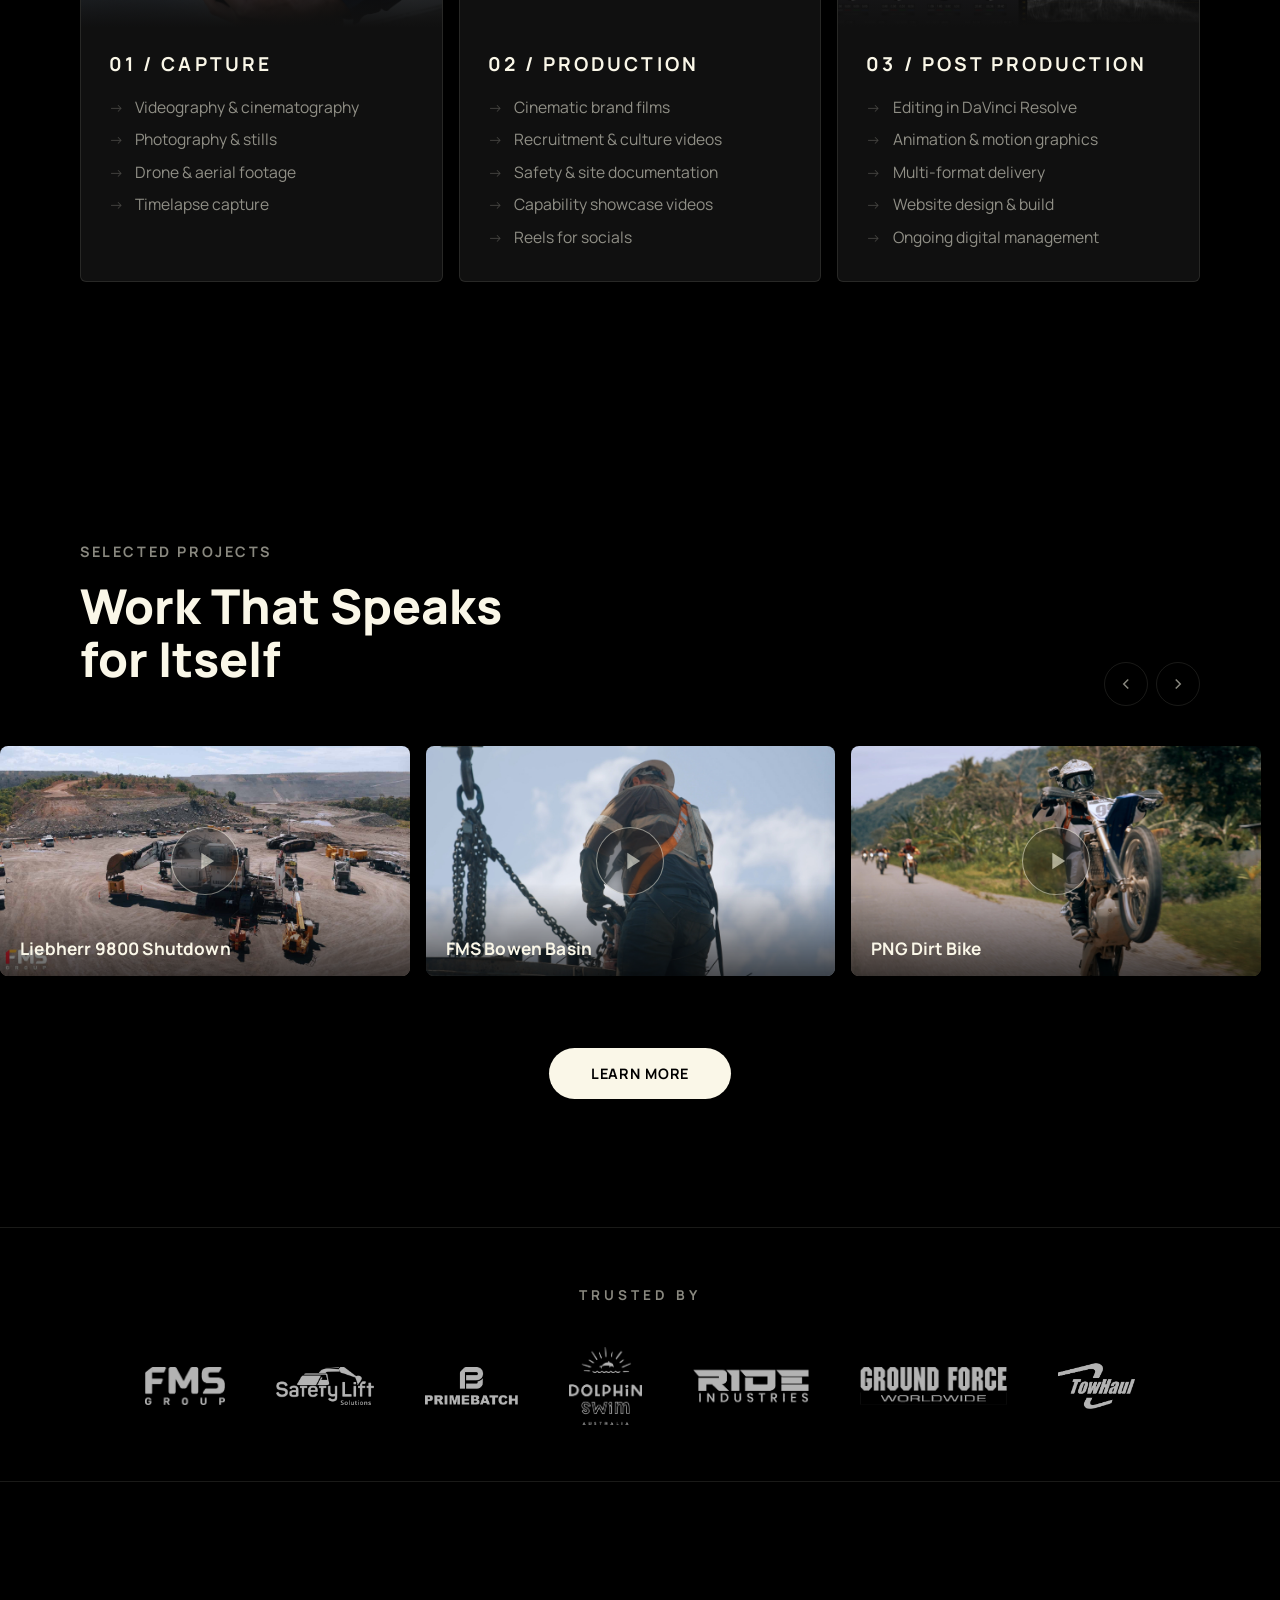
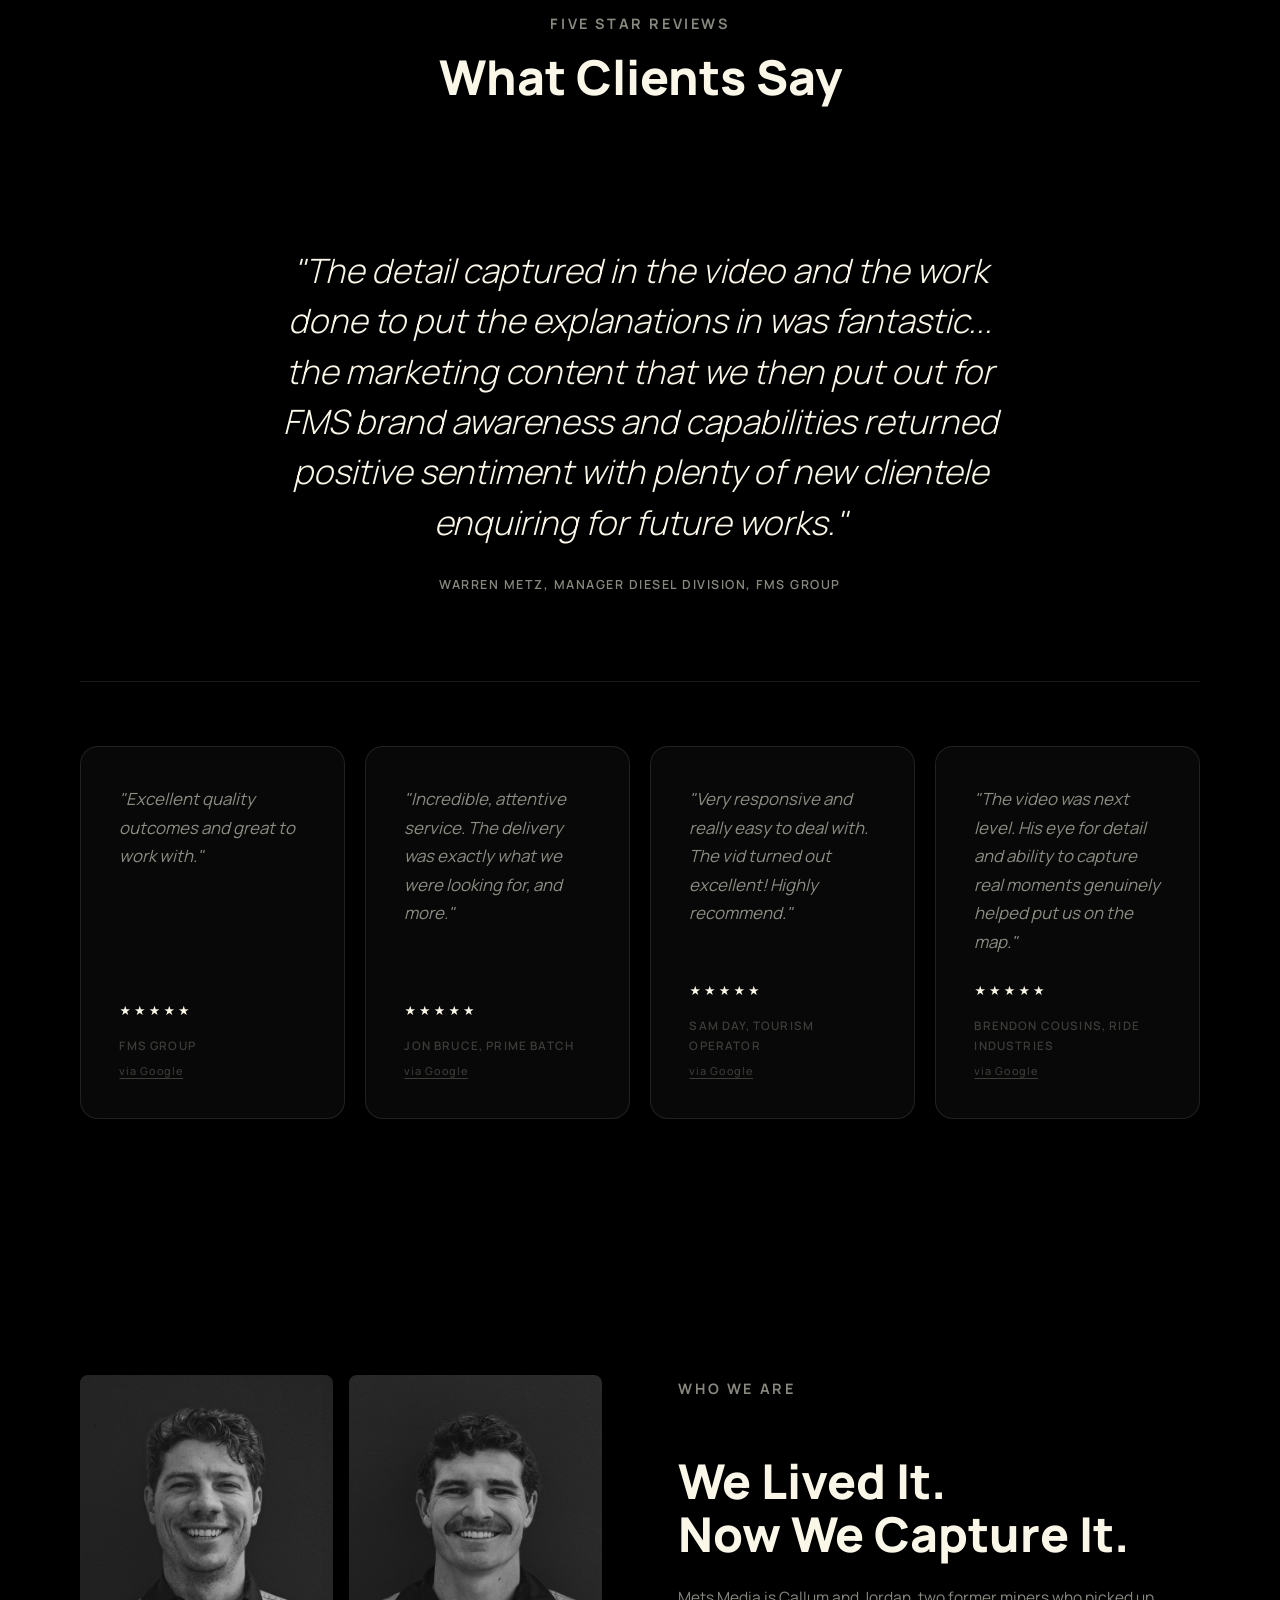
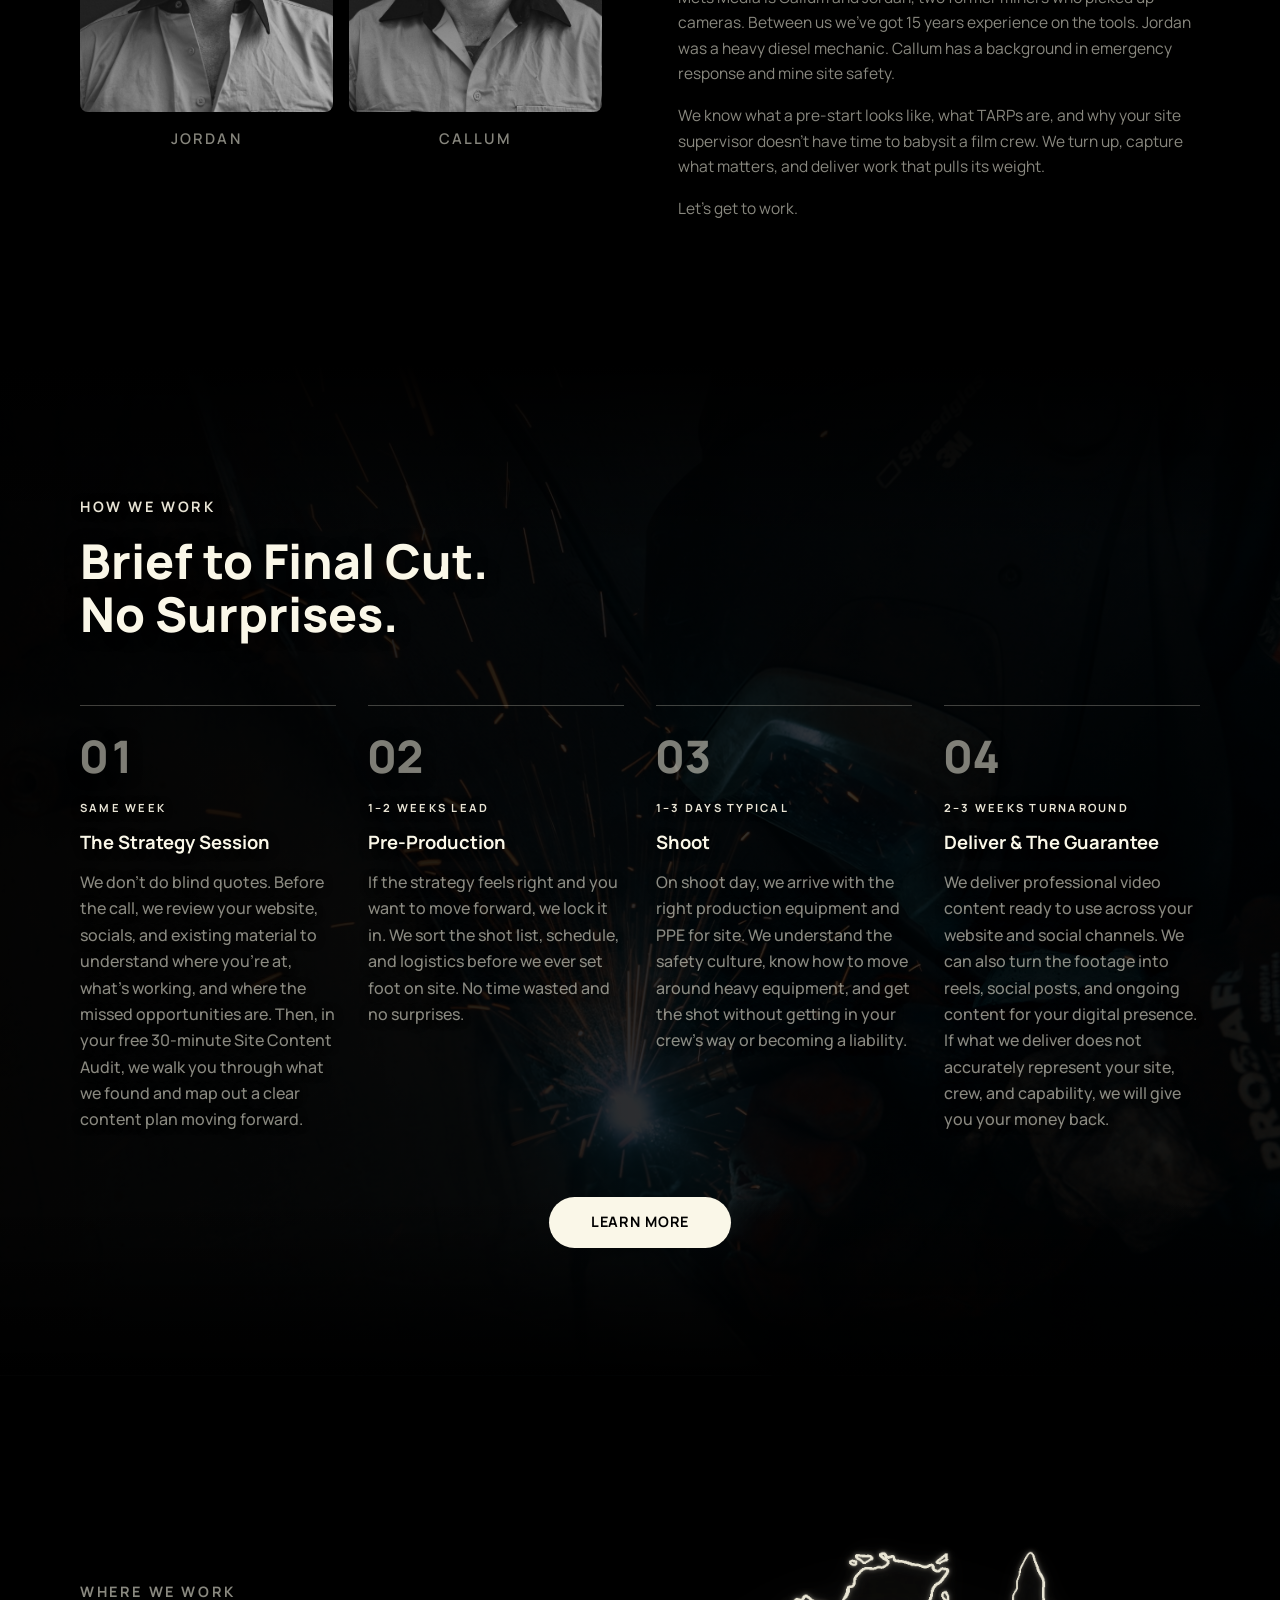
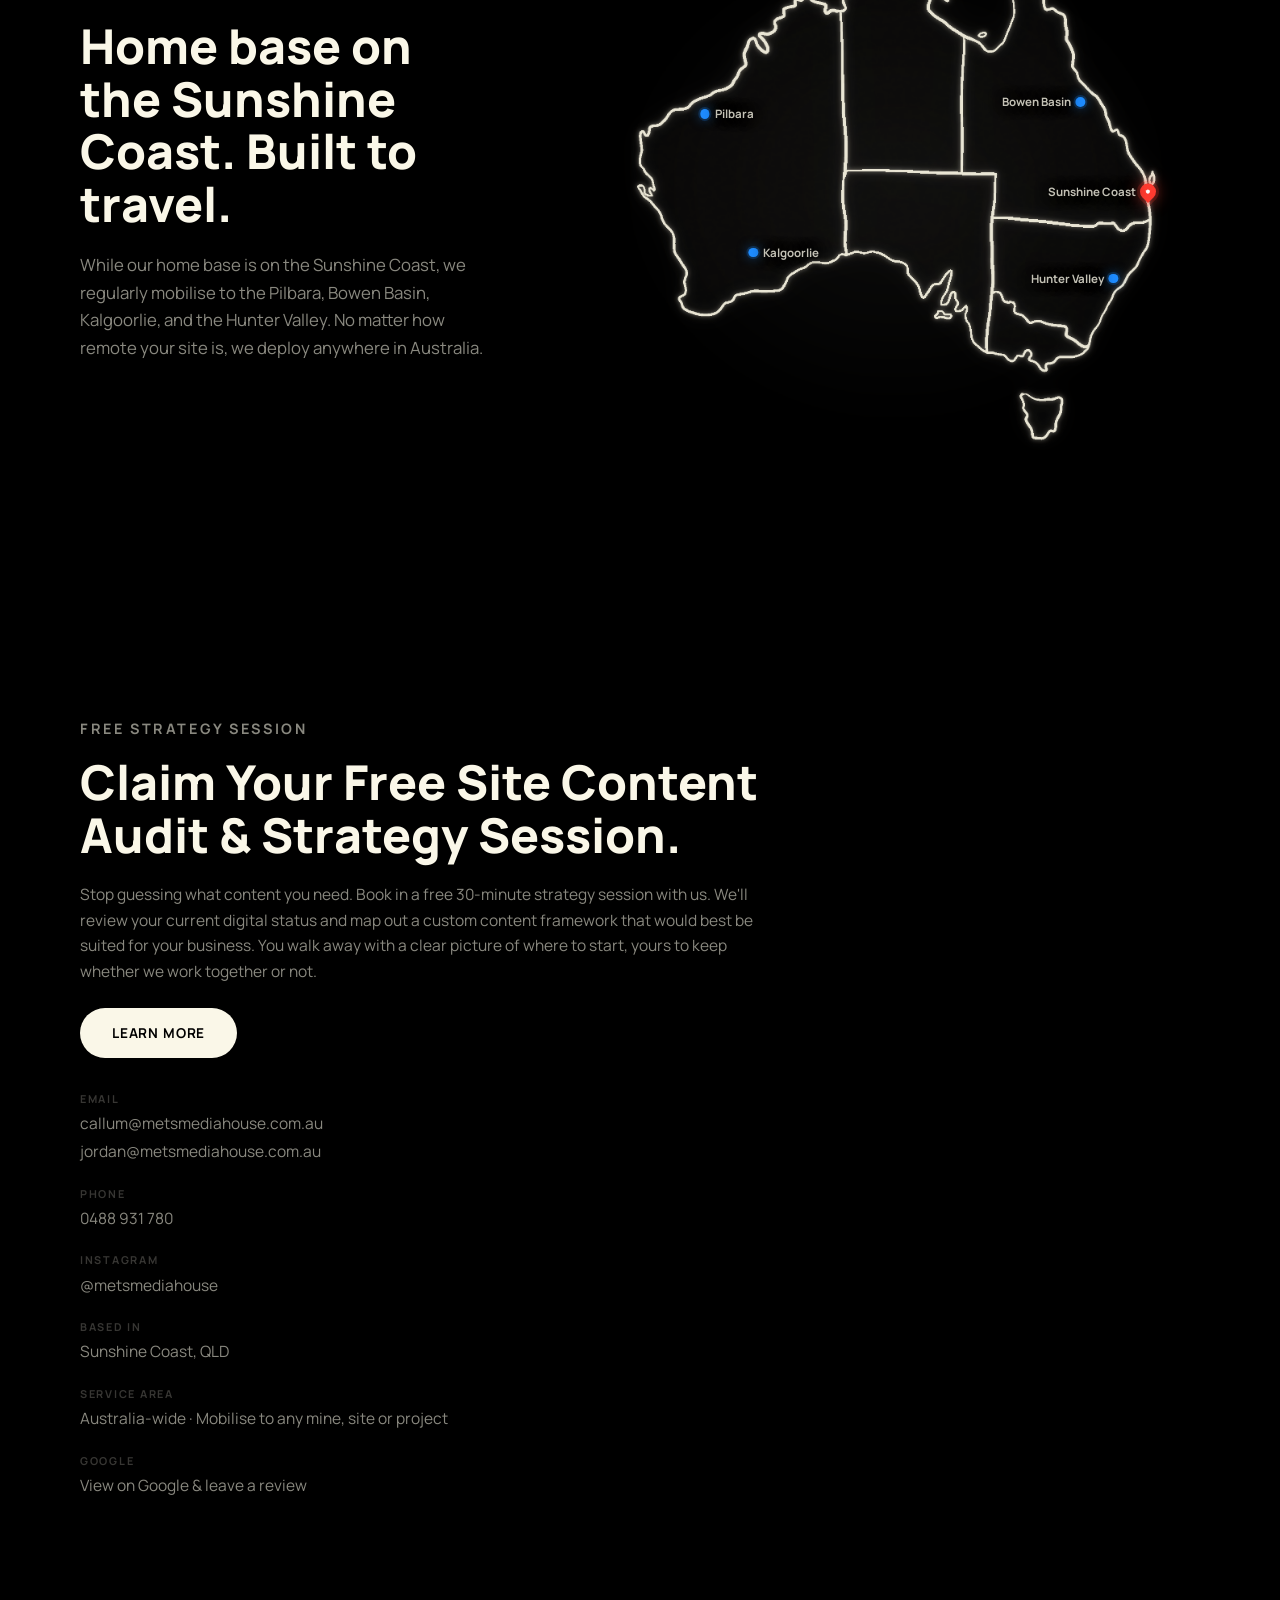
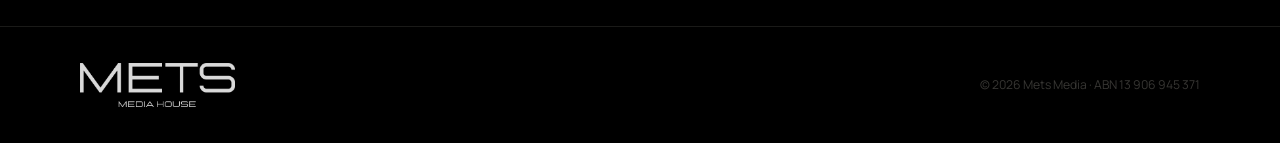
==== commit 490f6d78: "Remove underwater videography, add Warren Metz review, clean up booking page" ====
--- a/index.html
+++ b/index.html
@@ -158,7 +158,6 @@
                 <li>Videography &amp; cinematography</li>
                 <li>Photography &amp; stills</li>
                 <li>Drone &amp; aerial footage</li>
-                <li>Underwater videography</li>
                 <li>Timelapse capture</li>
               </ul>
             </div>
@@ -398,6 +397,13 @@
           <h2 class="section-title">What Clients Say</h2>
         </div>
 
+        <div class="review-featured">
+          <blockquote class="review-featured__quote">
+            "The detail captured in the video and the work done to put the explanations in was fantastic... the marketing content that we then put out for FMS brand awareness and capabilities returned positive sentiment with plenty of new clientele enquiring for future works."
+          </blockquote>
+          <p class="review-featured__attribution">Warren Metz, Manager Diesel Division, FMS Group</p>
+        </div>
+
         <div class="reviews-grid">
 
           <article class="review-card">
@@ -585,7 +591,7 @@
           <p class="section-eyebrow">Free Strategy Session</p>
           <h2 class="section-title">Claim Your Free Site Content Audit &amp; Strategy Session.</h2>
           <p class="contact__body">
-            Stop guessing what content you need. Book in a free 30-minute strategy call with us. We'll review your current digital status and map out a custom content framework that would best be suited for your business. You walk away with a clear picture of where to start, yours to keep whether we work together or not.
+            Stop guessing what content you need. Book in a free 30-minute strategy session with us. We'll review your current digital status and map out a custom content framework that would best be suited for your business. You walk away with a clear picture of where to start, yours to keep whether we work together or not.
           </p>
           <a href="https://metsmediahouse.com.au/apply" class="btn btn--primary contact__cta">Learn more</a>
           <ul class="contact__details">
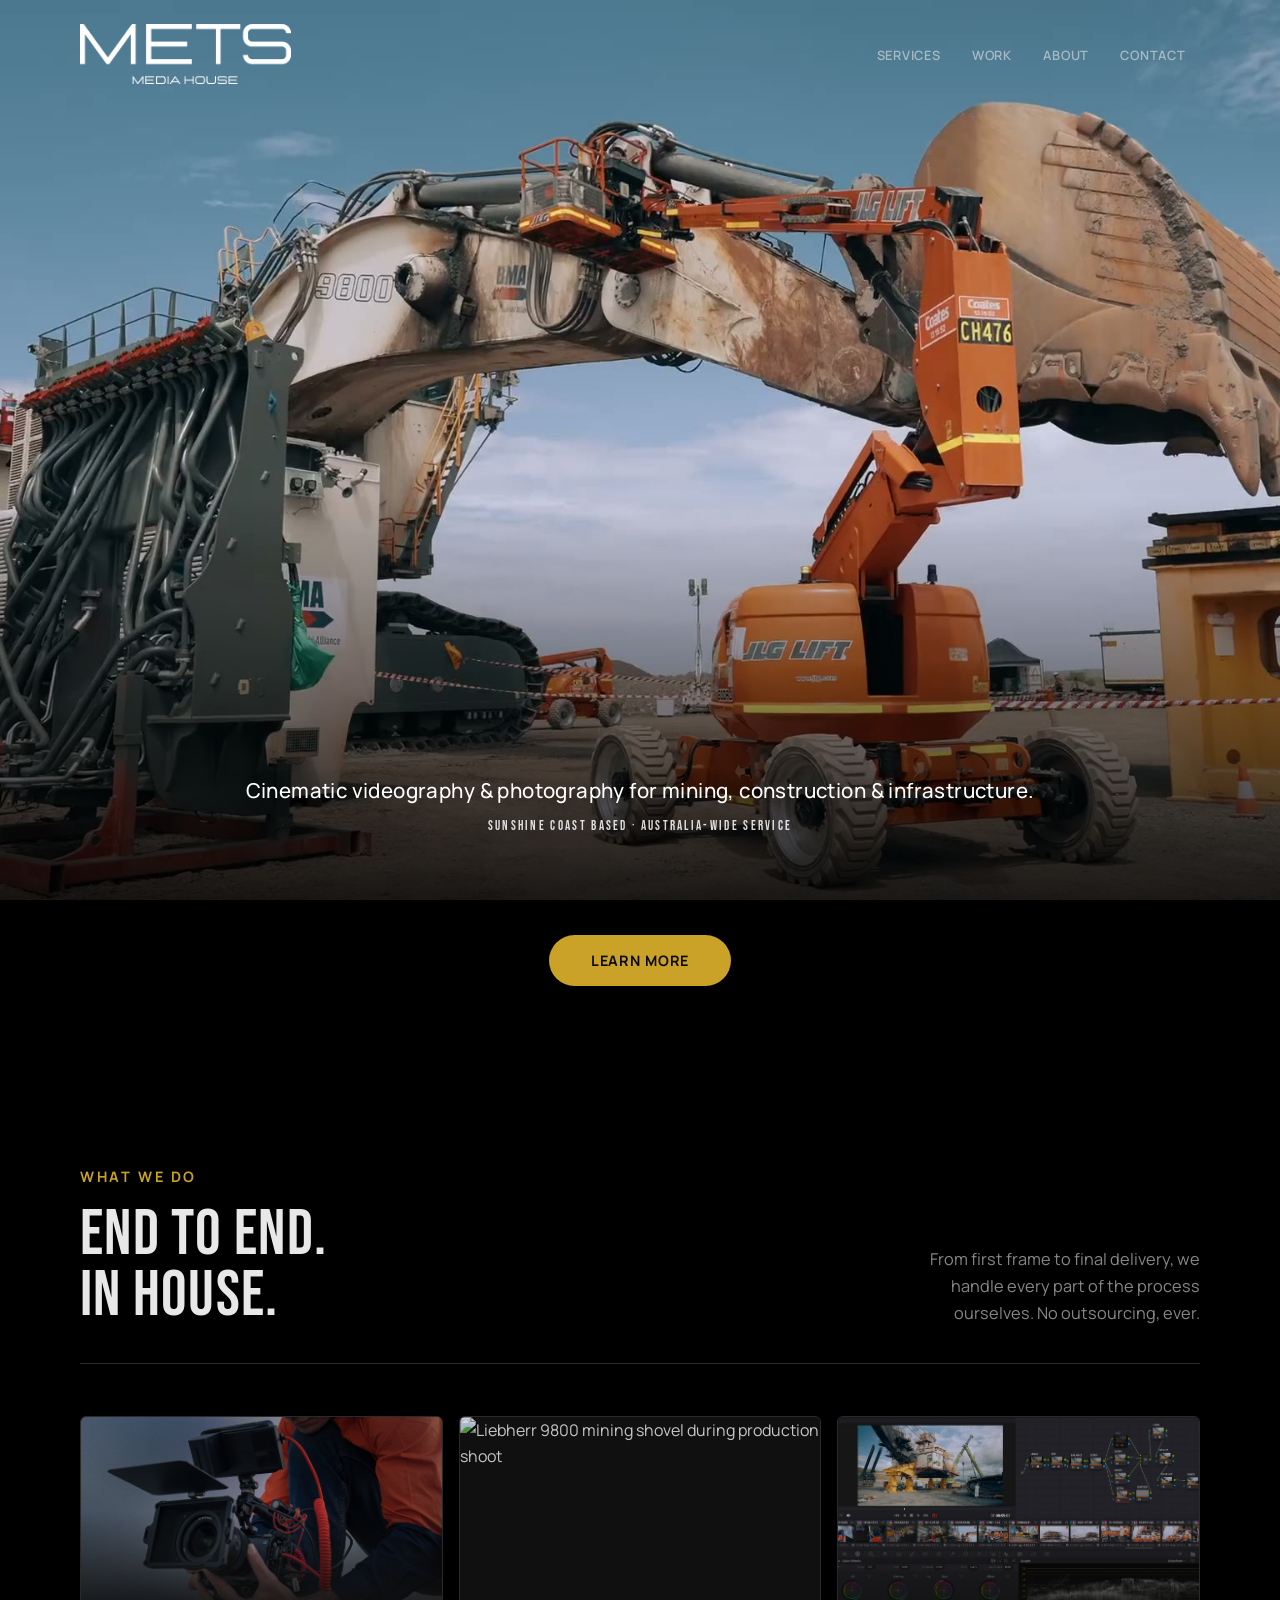
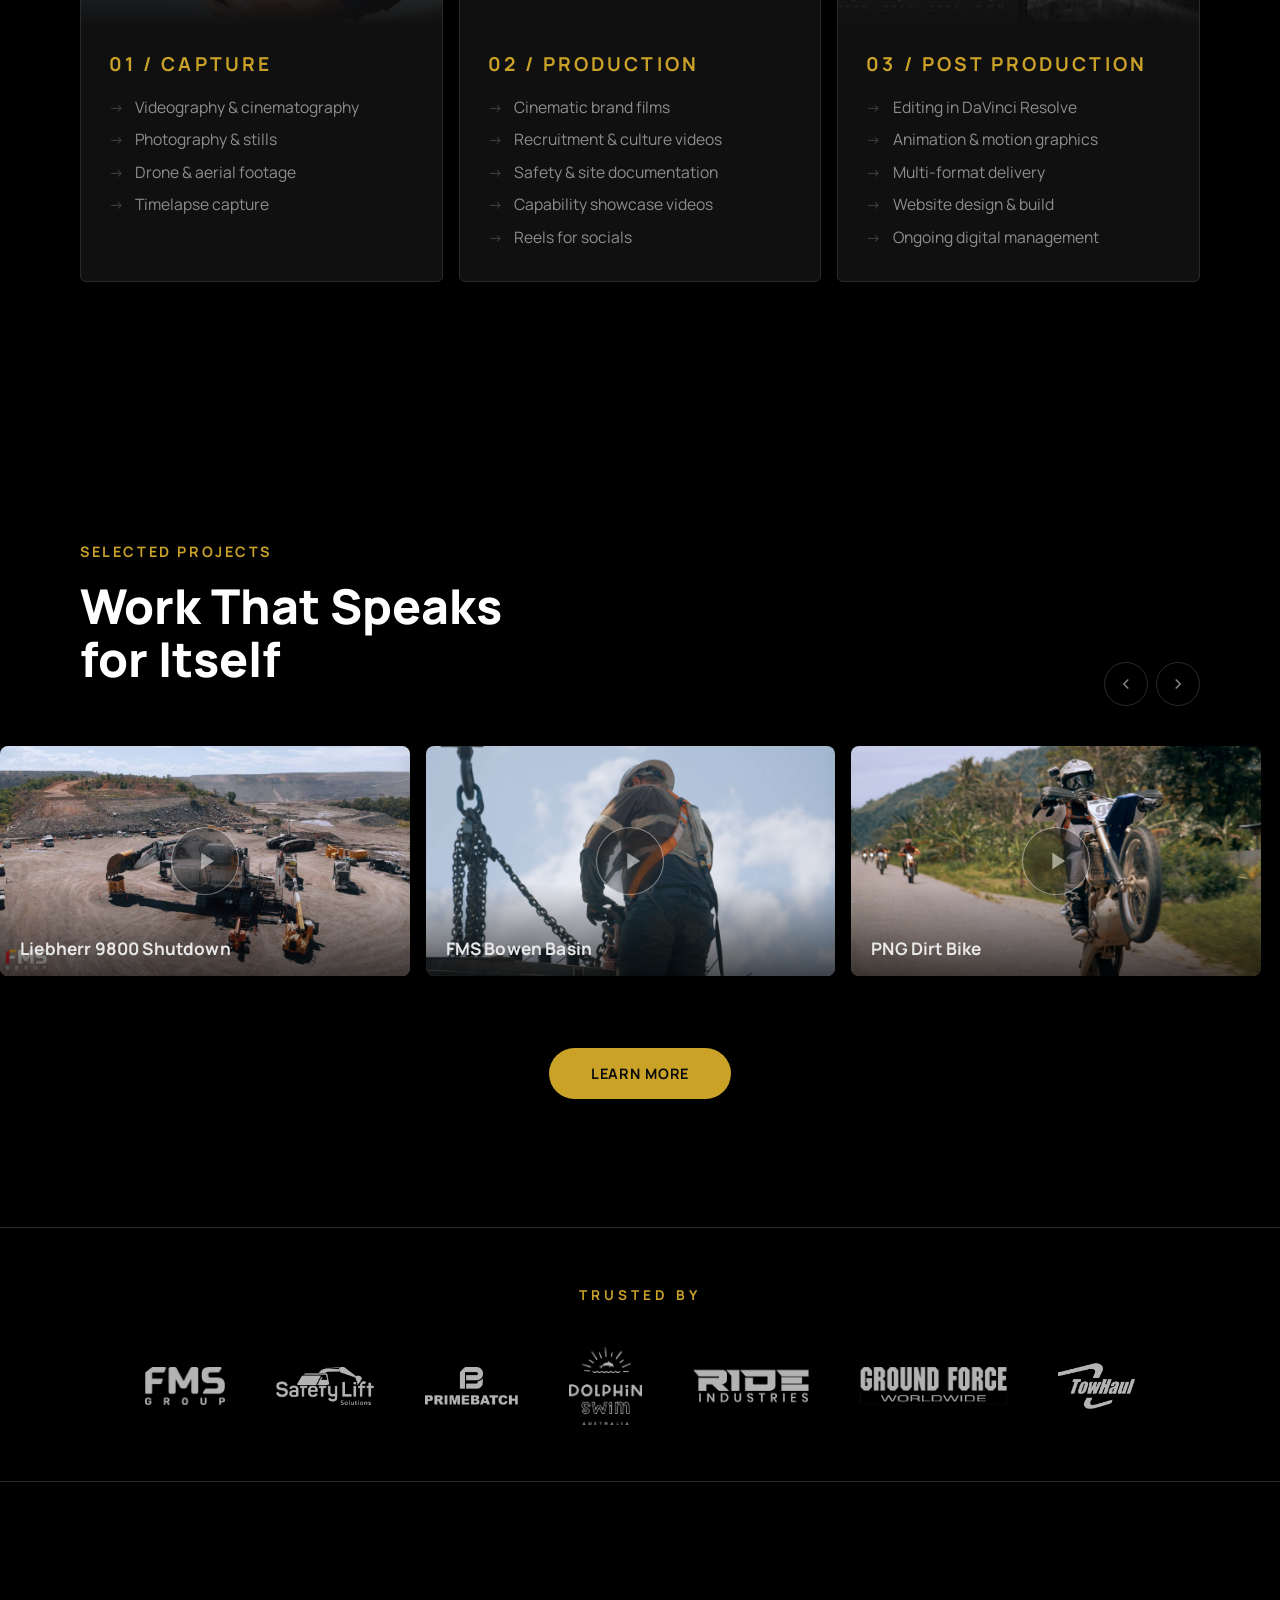
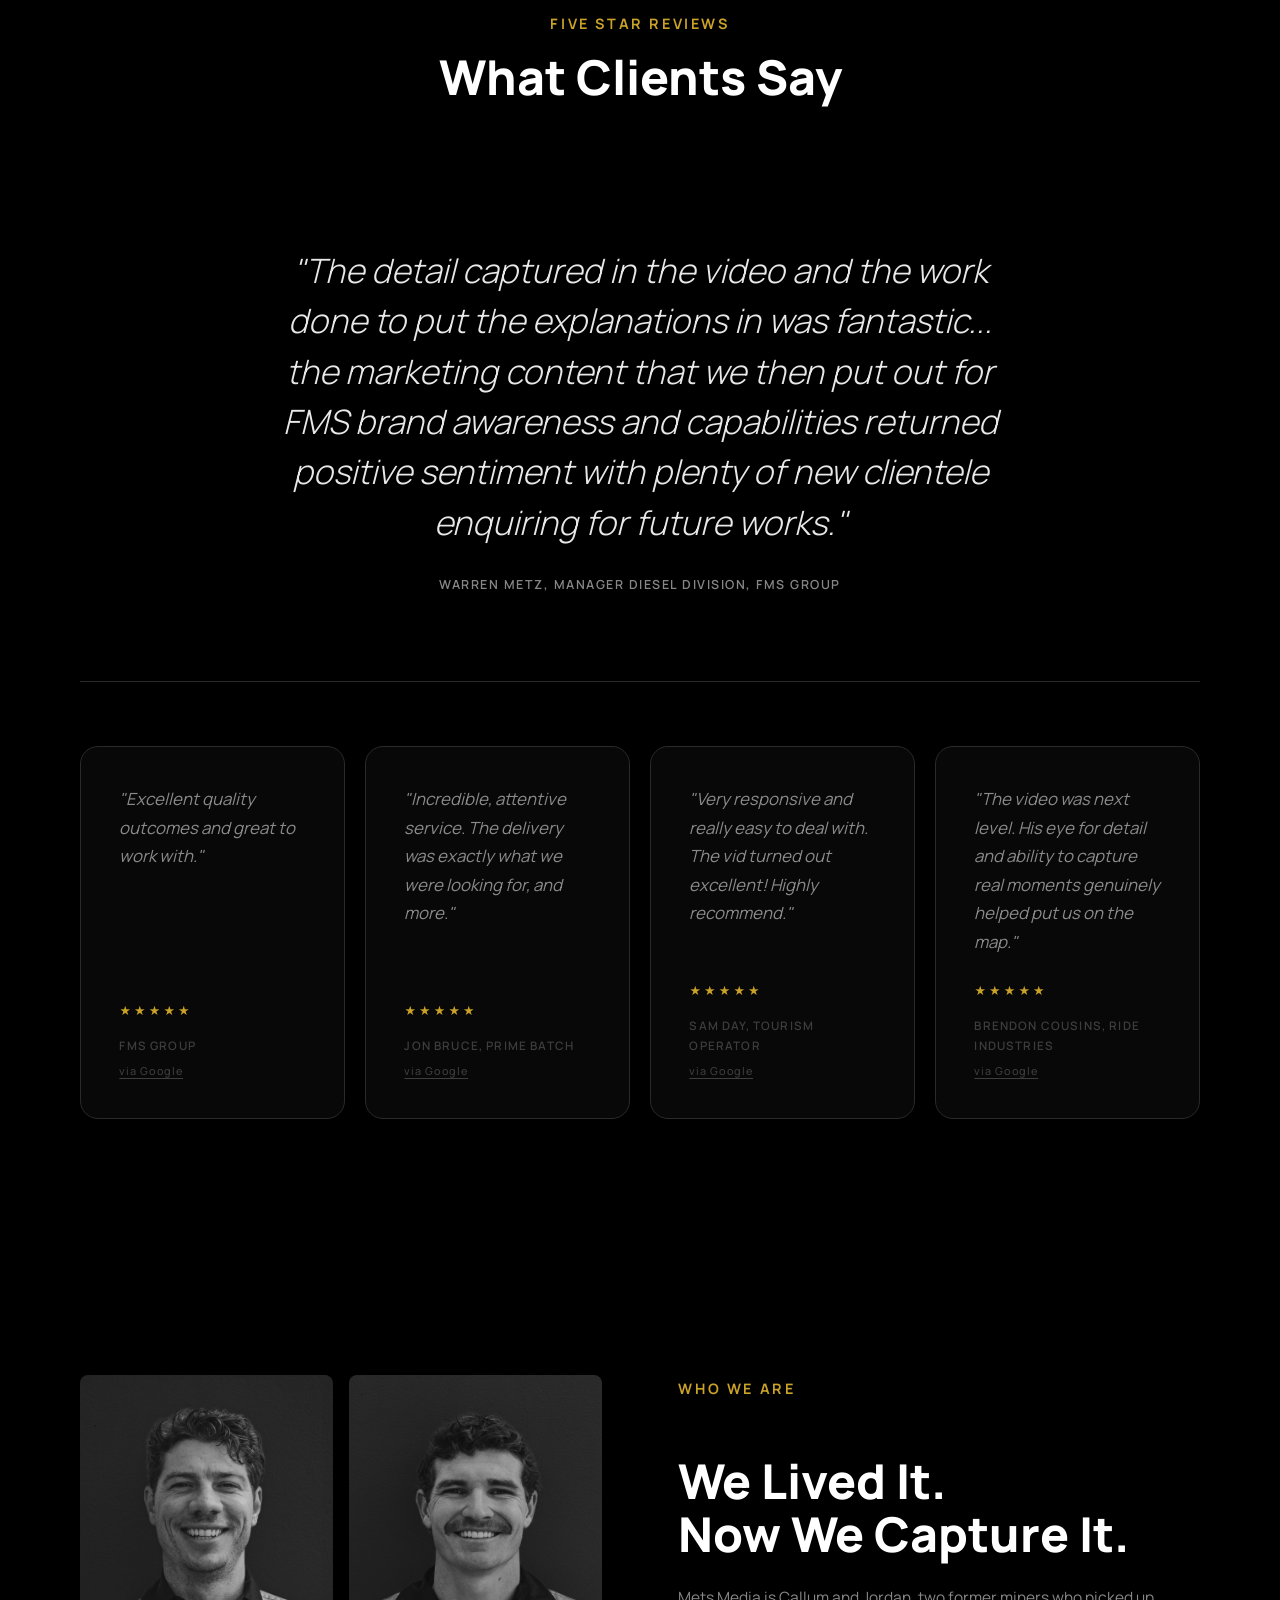
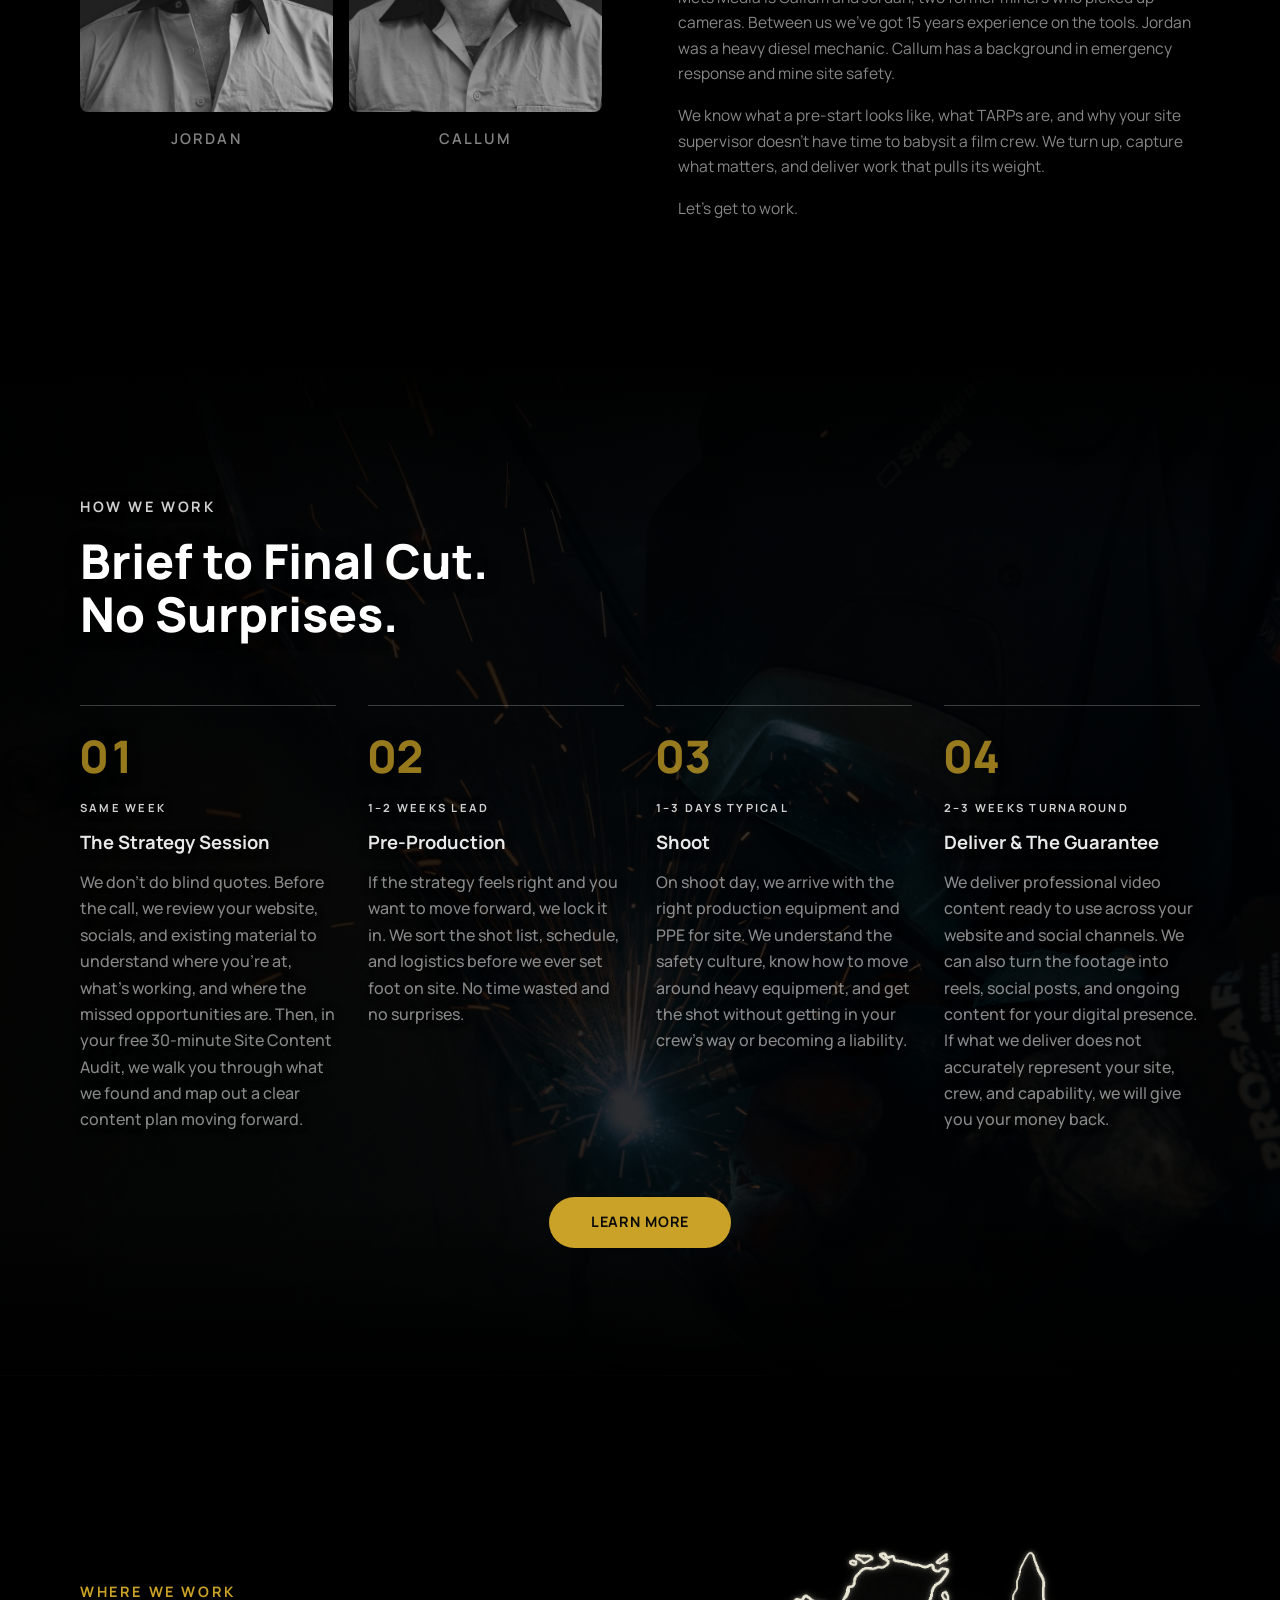
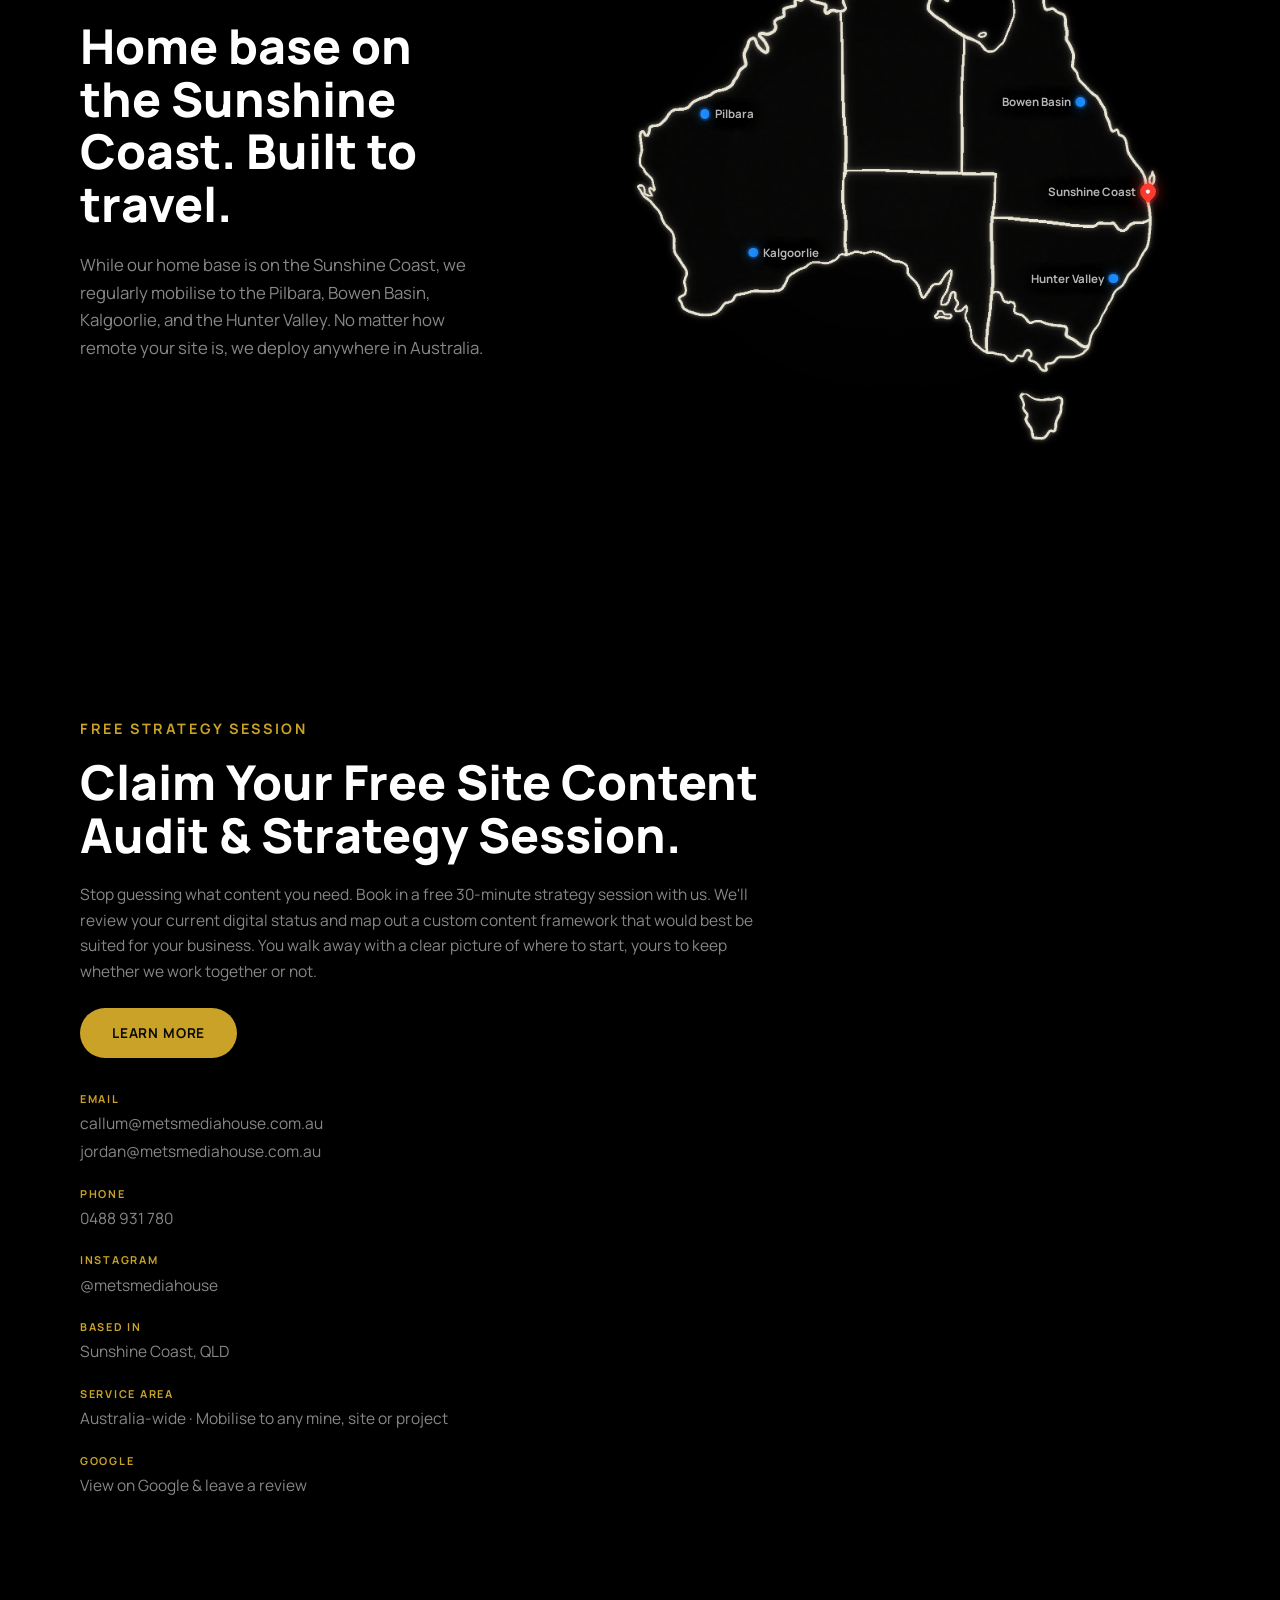
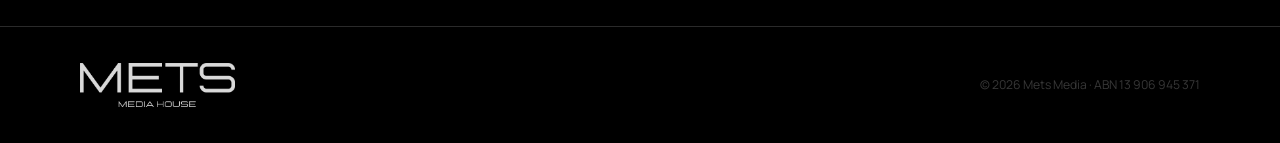
==== commit 2586d66a: "Recolour site to Mets Gold on true black; nav links gold on scroll" ====
--- a/index.html
+++ b/index.html
@@ -86,7 +86,7 @@
   <link rel="icon" type="image/png" sizes="32x32" href="images/favicon/favicon-32.png">
   <link rel="apple-touch-icon" sizes="180x180" href="images/favicon/apple-touch-icon.png">
   <link rel="shortcut icon" href="images/favicon/favicon-32.png">
-  <link rel="stylesheet" href="css/style.css?v=20260703-review-logo-fixes-1">
+  <link rel="stylesheet" href="css/style.css?v=20260807-gold-palette-5">
 </head>
 <body>
 
--- a/css/style.css
+++ b/css/style.css
@@ -1,21 +1,30 @@
 /* ================================================================
    METS MEDIA - style.css
-   Pure black + cream. No third colour - footage provides it.
-   Palette: #000000 bg · #FAF7E8 cream · Manrope
+   True black, bone and Mets Gold.
+   Palette: #000000 black · #E8E8E8 bone · #C9A227 gold · Manrope
+   Note: backgrounds stay true black, not the #0A0A0A ink in Guidelines v1.1 s08.
 ================================================================ */
 
 /* ---- TOKENS -------------------------------------------------- */
 :root {
-  --cream:         #FAF7E8;
-  --cream-dim:     #e8e4d5;
-  --cream-muted:   rgba(250, 247, 232, 0.55);
-  --cream-faint:   rgba(250, 247, 232, 0.22);
-  --cream-border:  rgba(250, 247, 232, 0.1);
-  --cream-glow:    rgba(250, 247, 232, 0.06);
-
-  --bg:            #000000;
+  /* Neutrals. Names kept as --cream* so existing rules keep working. */
+  --cream:         #E8E8E8;   /* bone, body copy on dark */
+  --cream-dim:     #cfcfcf;
+  --cream-muted:   rgba(232, 232, 232, 0.58);
+  --cream-faint:   rgba(232, 232, 232, 0.24);
+  --cream-border:  #2A2A2A;   /* steel */
+  --cream-glow:    rgba(201, 162, 39, 0.10);
+
+  --bg:            #000000;   /* true black, kept per Callum's call */
   --surface:       #080808;
   --surface-2:     #101010;
+
+  /* Accent. Roughly 10 percent of any layout. */
+  --gold:          #C9A227;
+  --gold-light:    #E3BE5A;
+  --gold-deep:     #A17F17;
+  --ink:           #0A0A0A;
+  --white:         #FFFFFF;
 
   --font:          'Manrope', system-ui, sans-serif;
   --nav-h:         108px;   /* logo 60px + 24px top + 24px bottom */
@@ -63,7 +72,7 @@
   font-weight: 700;
   letter-spacing: 0.18em;
   text-transform: uppercase;
-  color: var(--cream-muted);
+  color: var(--gold);
   margin-bottom: 1rem;
 }
 
@@ -71,7 +80,7 @@
   font-size: clamp(2rem, 4.5vw, 3rem);
   font-weight: 800;
   line-height: 1.1;
-  color: var(--cream);
+  color: var(--white);
   margin-bottom: 1.25rem;
 }
 
@@ -85,7 +94,7 @@
   margin-bottom: clamp(2.5rem, 6vw, 4rem);
 }
 
-/* ---- BUTTONS - cream pills on black ------------------------- */
+/* ---- BUTTONS - gold pills on ink ---------------------------- */
 .btn {
   position: relative;
   display: inline-flex;
@@ -105,8 +114,8 @@
 .btn:active { transform: scale(0.97); }
 
 .btn--primary {
-  background: var(--cream);
-  color: #000000;
+  background: var(--gold);
+  color: var(--ink);
 }
 
 .btn--primary::after {
@@ -121,7 +130,7 @@
   pointer-events: none;
 }
 
-.btn--primary:hover { background: #ffffff; }
+.btn--primary:hover { background: var(--gold-light); }
 
 .btn--primary.cta-polish {
   animation: cta-pulse 1.15s ease-out 2;
@@ -145,12 +154,12 @@
 
 .btn--ghost {
   background: transparent;
-  color: var(--cream);
-  border: 1.5px solid rgba(250, 247, 232, 0.35);
+  color: var(--gold);
+  border: 1.5px solid rgba(201, 162, 39, 0.55);
 }
 .btn--ghost:hover {
   border-color: var(--cream);
-  background: rgba(250, 247, 232, 0.06);
+  background: rgba(232, 232, 232, 0.06);
 }
 
 .btn--full { width: 100%; justify-content: center; }
@@ -222,13 +231,18 @@
 }
 .nav__link:hover { color: var(--cream); }
 
+/* Over the hero the links stay neutral so they read on any frame of the
+   video. Once the header picks up its solid background they go gold. */
+.site-header.scrolled .nav__link { color: var(--gold); }
+.site-header.scrolled .nav__link:hover { color: var(--gold-light); }
+
 .nav__link--cta {
-  background: var(--cream);
-  color: #000000 !important;
+  background: var(--gold);
+  color: var(--ink) !important;
   padding: 0.5rem 1.2rem;
   margin-left: 0.5rem;
 }
-.nav__link--cta:hover { background: #ffffff; }
+.nav__link--cta:hover { background: var(--gold-light); }
 
 /* Hamburger - visible by default; hidden on wide screens via min-width query below */
 .nav__toggle {
@@ -308,7 +322,7 @@
   font-weight: 500;
   line-height: 1.4;
   letter-spacing: 0.02em;
-  color: #FAF7E8;
+  color: var(--white);
   margin: 0 auto;
   max-width: none;
   white-space: nowrap;
@@ -319,7 +333,7 @@
   font-family: "Bebas Neue", sans-serif;
   font-size: clamp(0.7rem, 1vw, 0.85rem);
   letter-spacing: 0.18em;
-  color: #FAF7E8;
+  color: var(--white);
   margin: 0.7rem 0 0;
   opacity: 0.85;
   text-transform: uppercase;
@@ -380,7 +394,7 @@
   font-weight: 700;
   letter-spacing: 0.3em;
   text-transform: uppercase;
-  color: var(--cream-muted);
+  color: var(--gold);
   margin: 0 0 2.5rem;
 }
 
@@ -488,7 +502,7 @@
   font-size: clamp(0.9rem, 1.1vw, 1.05rem);
   letter-spacing: 0.18em;
   text-transform: uppercase;
-  color: var(--cream-muted);
+  color: var(--gold);
   margin: 0 0 1rem;
   font-weight: 700;
 }
@@ -529,7 +543,7 @@
   flex-direction: column;
 }
 .capv5__tile:hover {
-  border-color: rgba(250, 247, 232, 0.2);
+  border-color: rgba(232, 232, 232, 0.2);
   transform: translateY(-4px);
 }
 
@@ -567,7 +581,7 @@
 .capv5__num {
   font-size: 1.2rem;
   letter-spacing: 0.16em;
-  color: var(--cream);
+  color: var(--gold);
   margin: 0 0 1.25rem;
   font-weight: 700;
   text-transform: uppercase;
@@ -835,7 +849,7 @@
   align-items: center;
   justify-content: center;
   background: rgba(0, 0, 0, 0.45);
-  border: 1.5px solid rgba(250, 247, 232, 0.85);
+  border: 1.5px solid rgba(232, 232, 232, 0.85);
   color: var(--cream);
   backdrop-filter: blur(6px);
   -webkit-backdrop-filter: blur(6px);
@@ -983,7 +997,7 @@
 }
 
 .review-stars {
-  color: var(--cream);
+  color: var(--gold);
   font-size: 0.8rem;
   letter-spacing: 0.25em;
   margin-bottom: 0.65rem;
@@ -1222,7 +1236,7 @@
 }
 
 .how-we-work .section-intro {
-  color: rgba(250, 247, 232, 0.85);
+  color: rgba(232, 232, 232, 0.85);
   text-shadow: 0 1px 8px rgba(0, 0, 0, 0.7);
 }
 
@@ -1237,15 +1251,15 @@
 .hww__step {
   position: relative;
   padding-top: 1.75rem;
-  border-top: 1px solid rgba(250, 247, 232, 0.25);
+  border-top: 1px solid rgba(232, 232, 232, 0.25);
   transition: border-top-color 0.25s;
 }
-.hww__step:hover { border-top-color: rgba(250, 247, 232, 0.55); }
+.hww__step:hover { border-top-color: rgba(232, 232, 232, 0.55); }
 
 .hww__num {
   font-size: 2.8rem;
   font-weight: 800;
-  color: rgba(250, 247, 232, 0.5);
+  color: rgba(201, 162, 39, 0.75);
   line-height: 1;
   margin-bottom: 1.25rem;
   font-variant-numeric: tabular-nums;
@@ -1335,8 +1349,8 @@
   position: absolute;
   inset: 4% 2% 8%;
   z-index: 0;
-  background: radial-gradient(ellipse at center, rgba(250, 247, 232, 0.05) 0%, rgba(250, 247, 232, 0.025) 42%, rgba(0, 0, 0, 0) 74%);
-  filter: blur(18px);
+  background: radial-gradient(ellipse at center, rgba(232, 232, 232, 0.018) 0%, rgba(232, 232, 232, 0.008) 42%, rgba(0, 0, 0, 0) 74%);
+  filter: blur(22px);
   pointer-events: none;
 }
 
@@ -1346,7 +1360,7 @@
   width: 100%;
   height: auto;
   opacity: 0.95;
-  filter: drop-shadow(0 0 16px rgba(250, 247, 232, 0.08));
+  filter: drop-shadow(0 0 7px rgba(232, 232, 232, 0.028));
 }
 
 .service-map__marker {
@@ -1394,7 +1408,7 @@
   top: 50%;
   transform: translateY(-50%);
   white-space: nowrap;
-  color: rgba(250, 247, 232, 0.78);
+  color: rgba(232, 232, 232, 0.78);
   font-size: 0.72rem;
   font-weight: 700;
   line-height: 1.15;
@@ -1425,7 +1439,7 @@
 }
 
 .service-map__marker-label small {
-  color: rgba(250, 247, 232, 0.78);
+  color: rgba(232, 232, 232, 0.78);
   font-size: 0.68rem;
   font-weight: 600;
   letter-spacing: 0;
@@ -1520,7 +1534,7 @@
   font-weight: 700;
   letter-spacing: 0.16em;
   text-transform: uppercase;
-  color: var(--cream-faint);
+  color: var(--gold);
 }
 
 .contact__value {
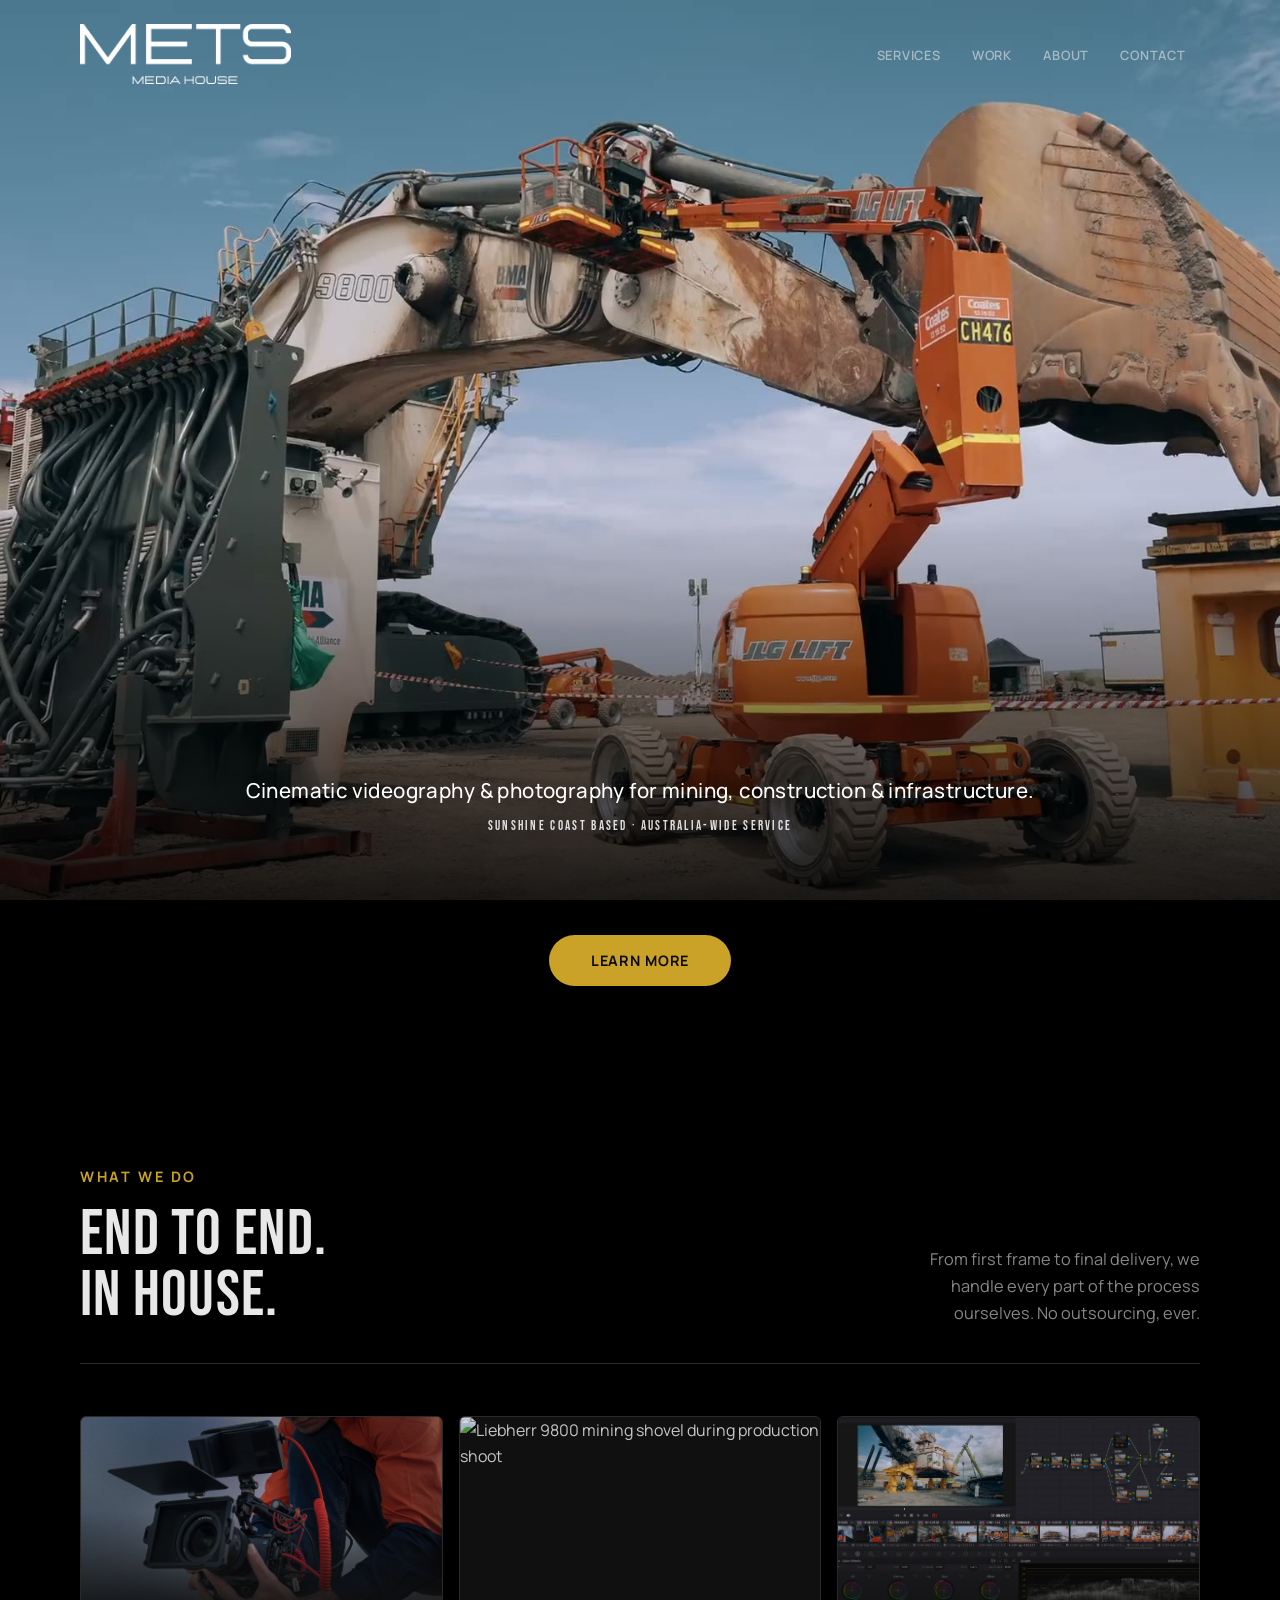
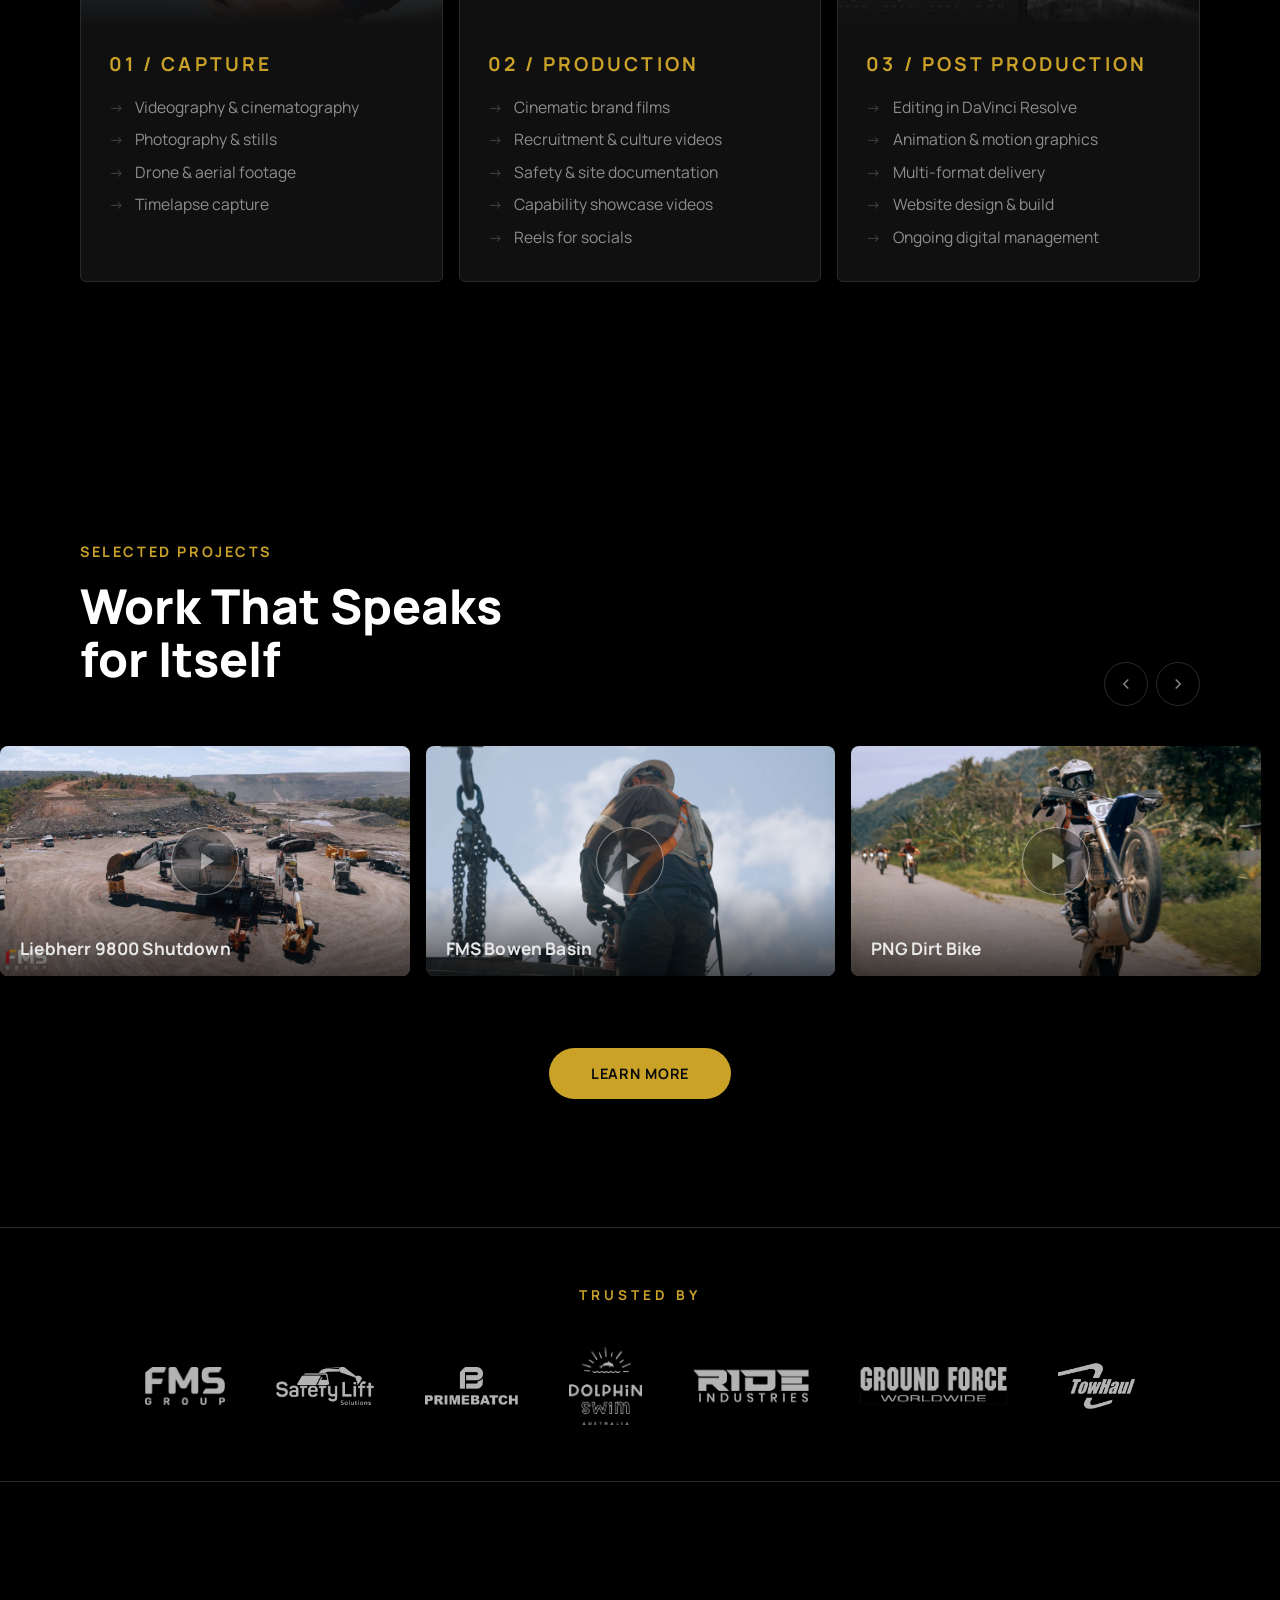
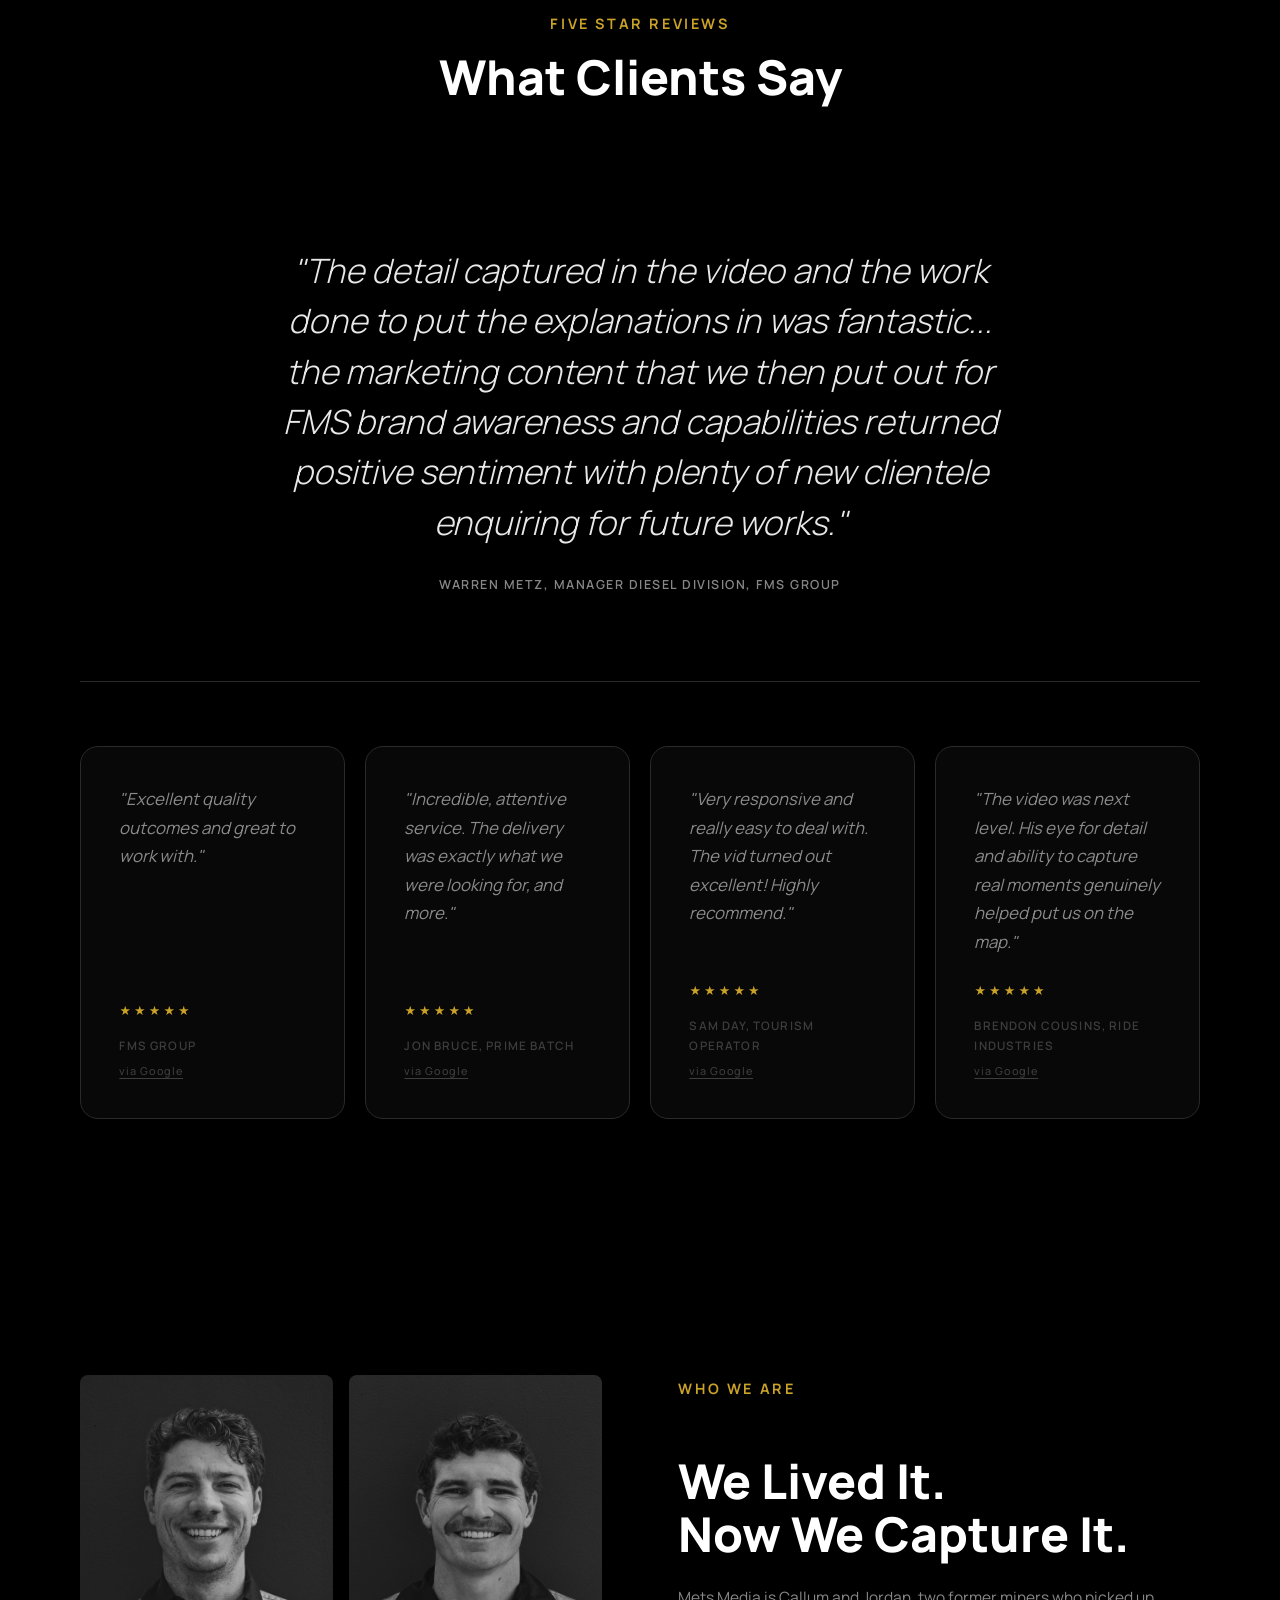
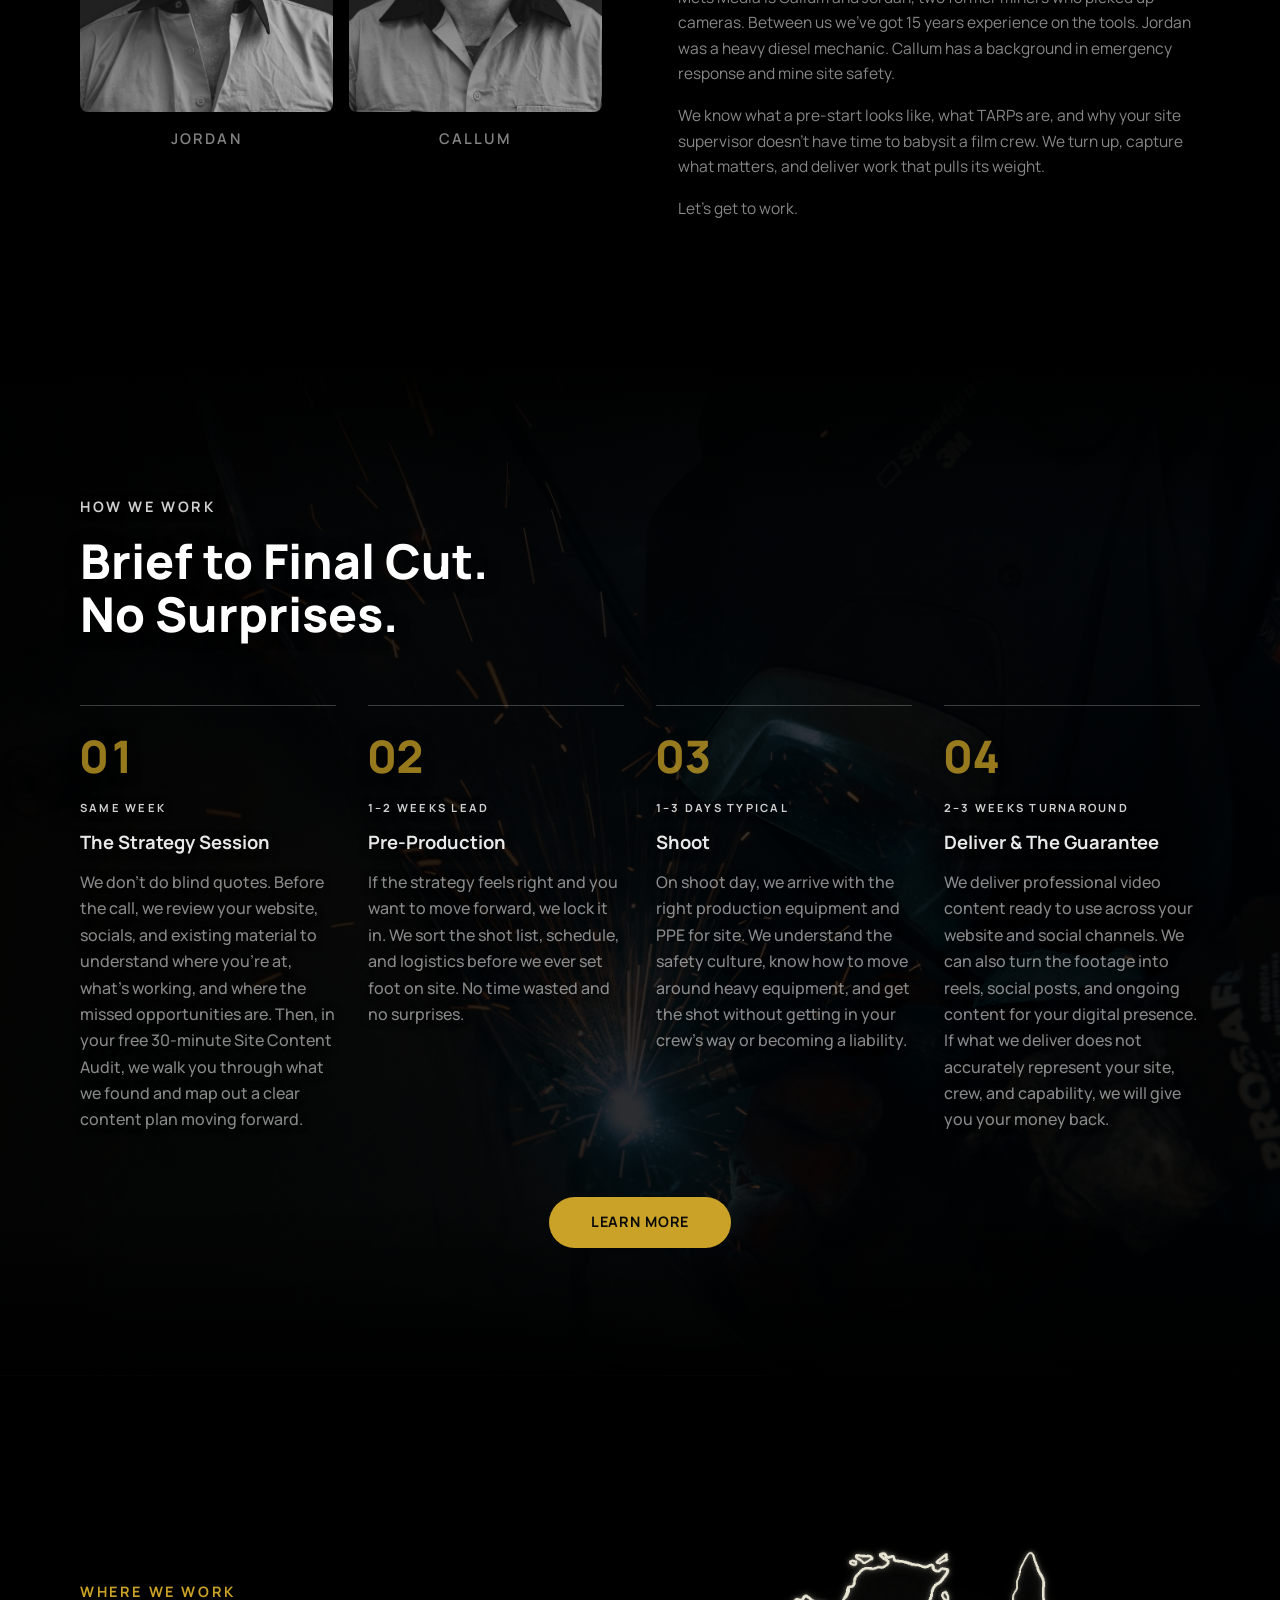
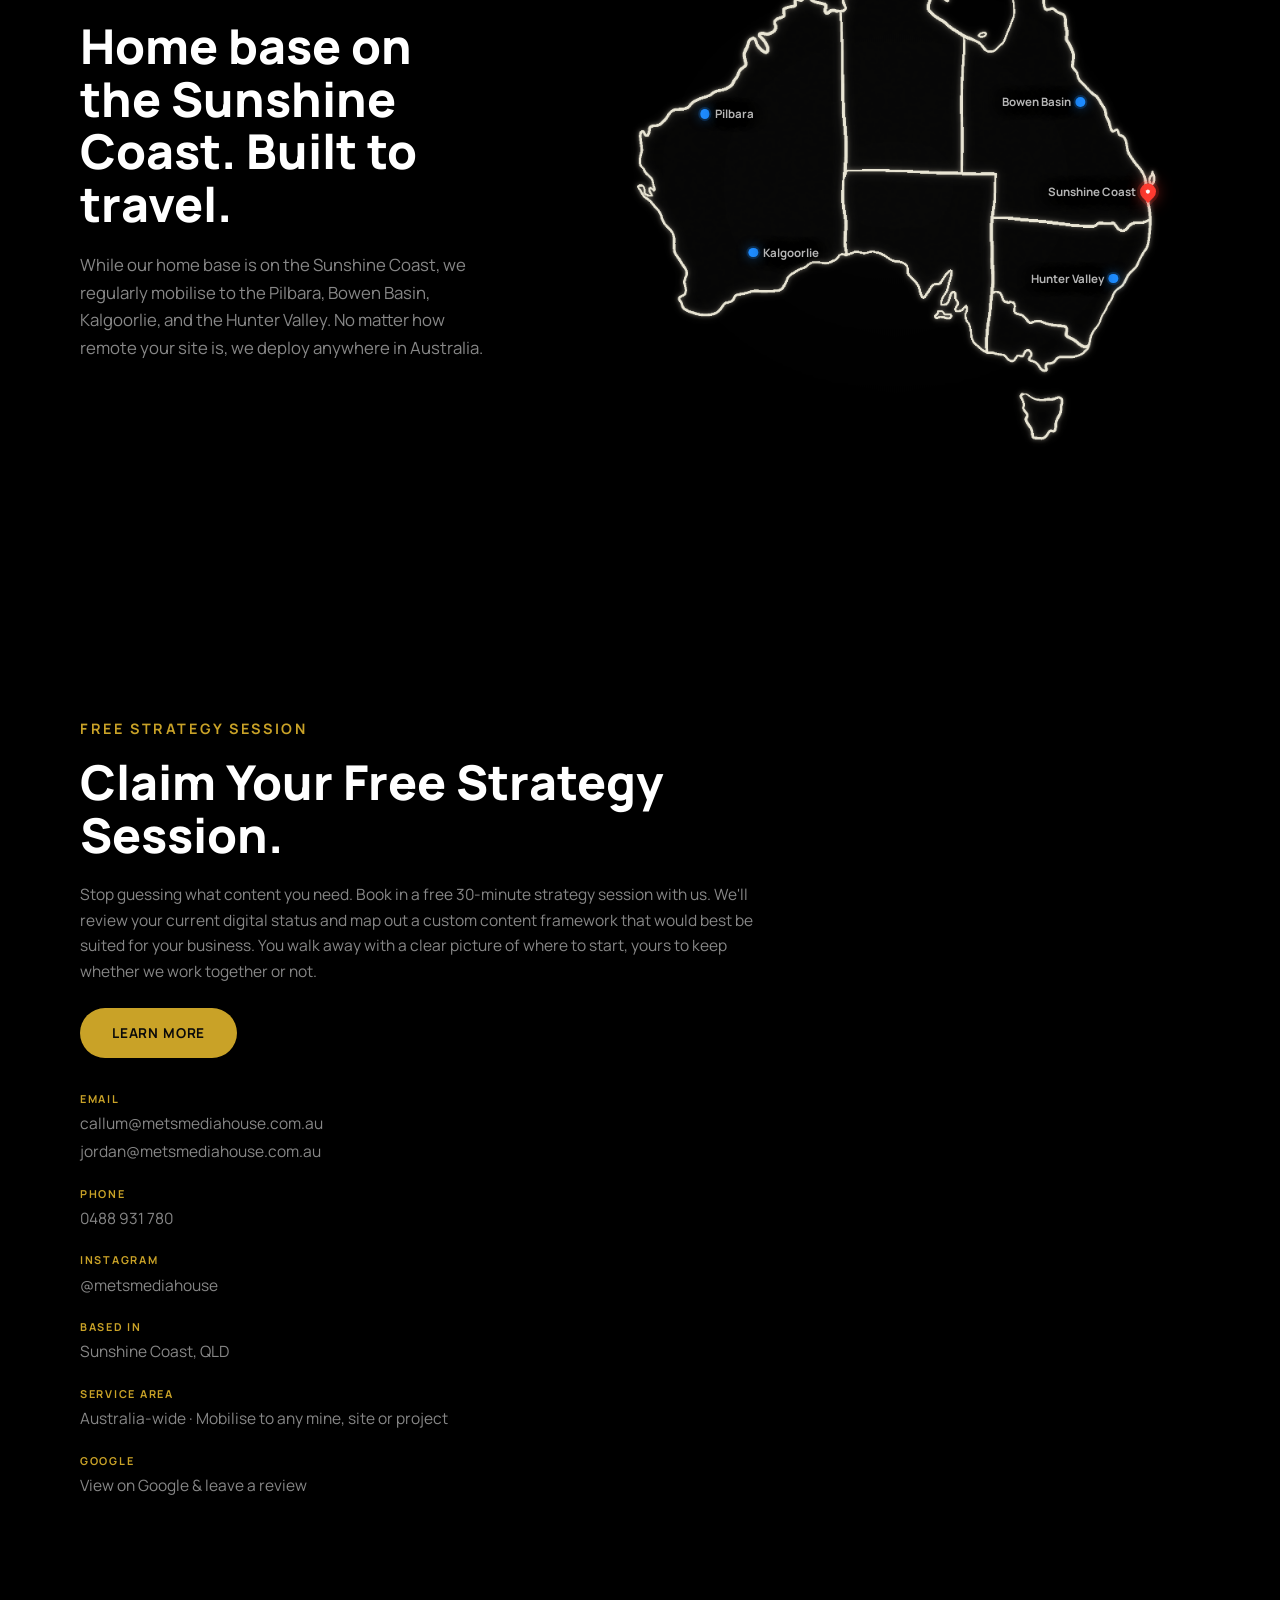
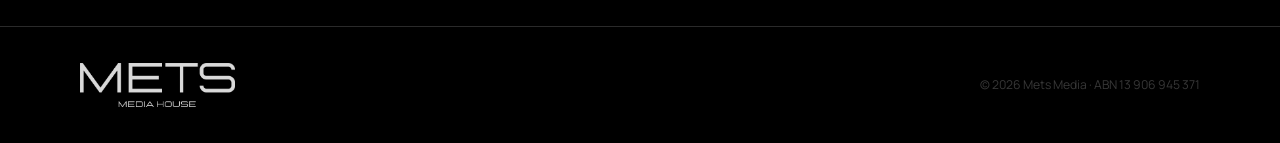
==== commit f4f1b504: "Use Strategy Session consistently as the offer name" ====
--- a/index.html
+++ b/index.html
@@ -589,7 +589,7 @@
       <div class="container contact__layout">
         <div class="contact__copy">
           <p class="section-eyebrow">Free Strategy Session</p>
-          <h2 class="section-title">Claim Your Free Site Content Audit &amp; Strategy Session.</h2>
+          <h2 class="section-title">Claim Your Free Strategy Session.</h2>
           <p class="contact__body">
             Stop guessing what content you need. Book in a free 30-minute strategy session with us. We'll review your current digital status and map out a custom content framework that would best be suited for your business. You walk away with a clear picture of where to start, yours to keep whether we work together or not.
           </p>
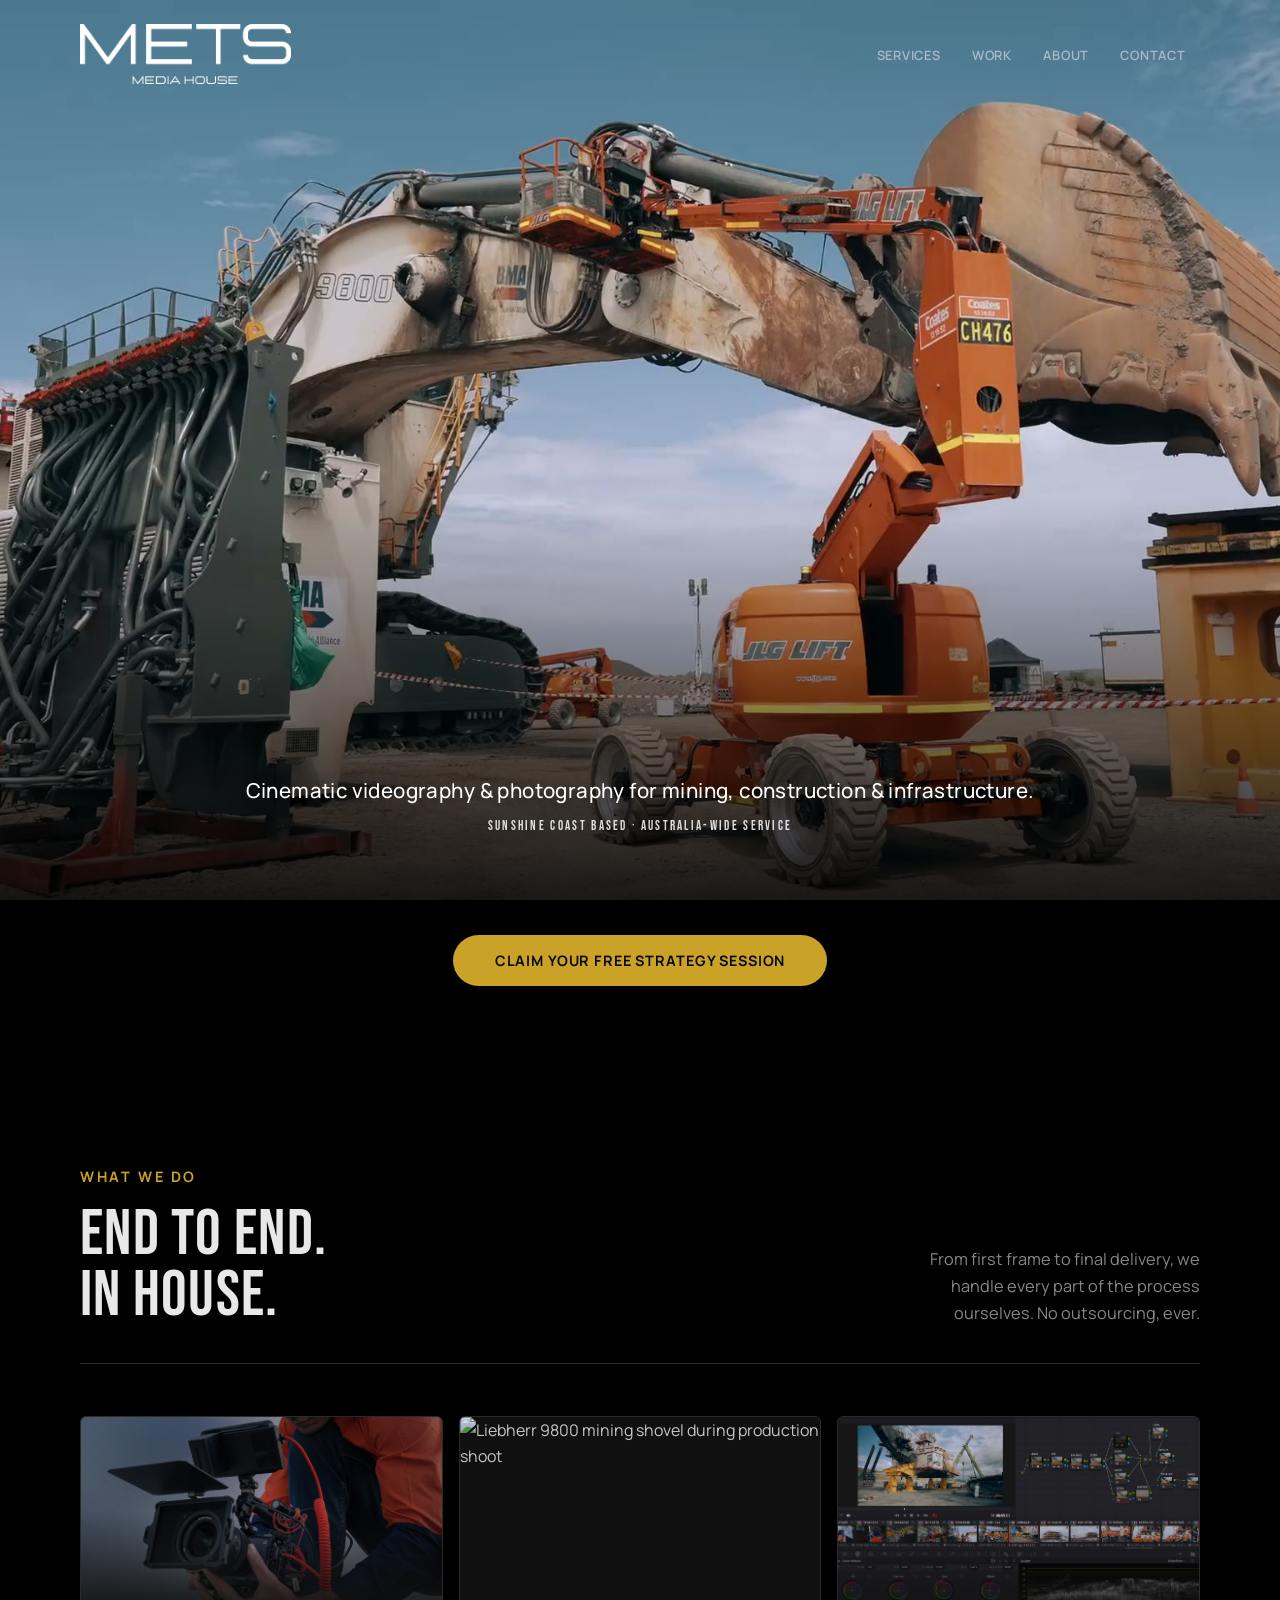
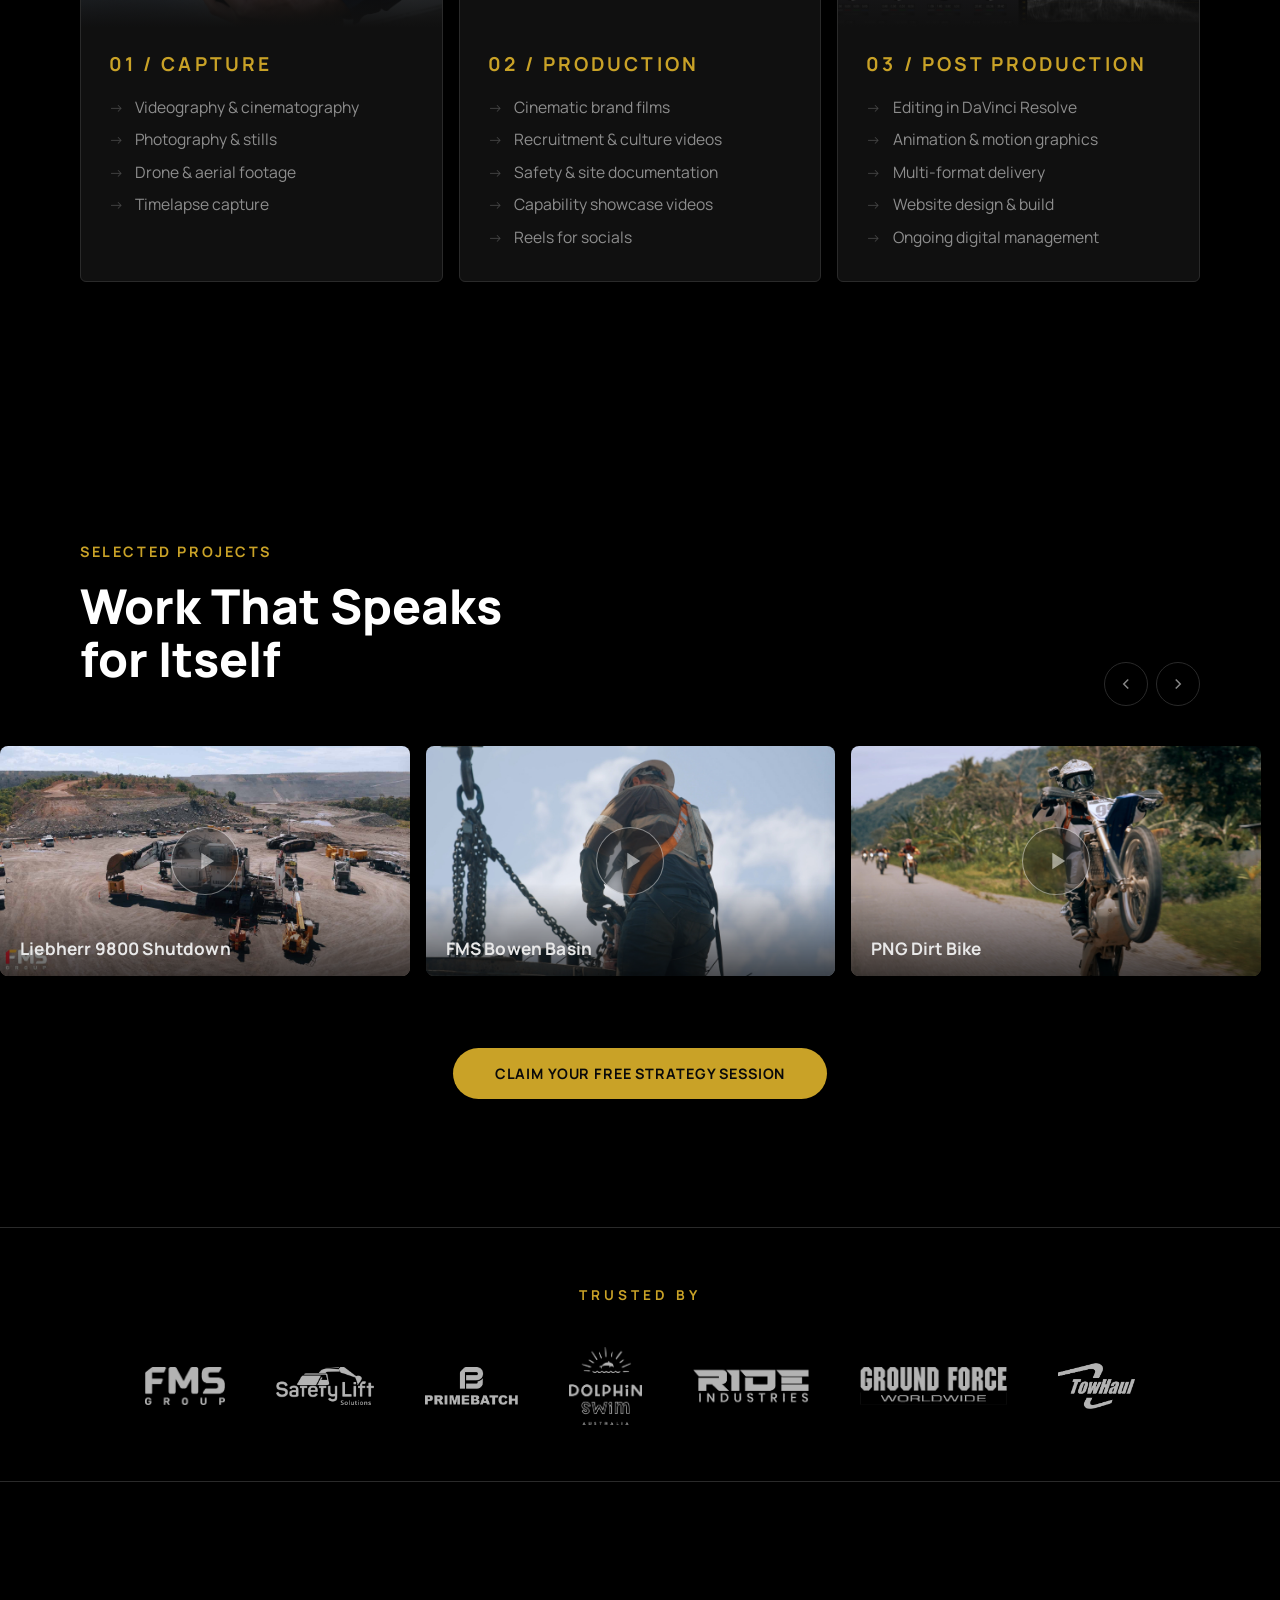
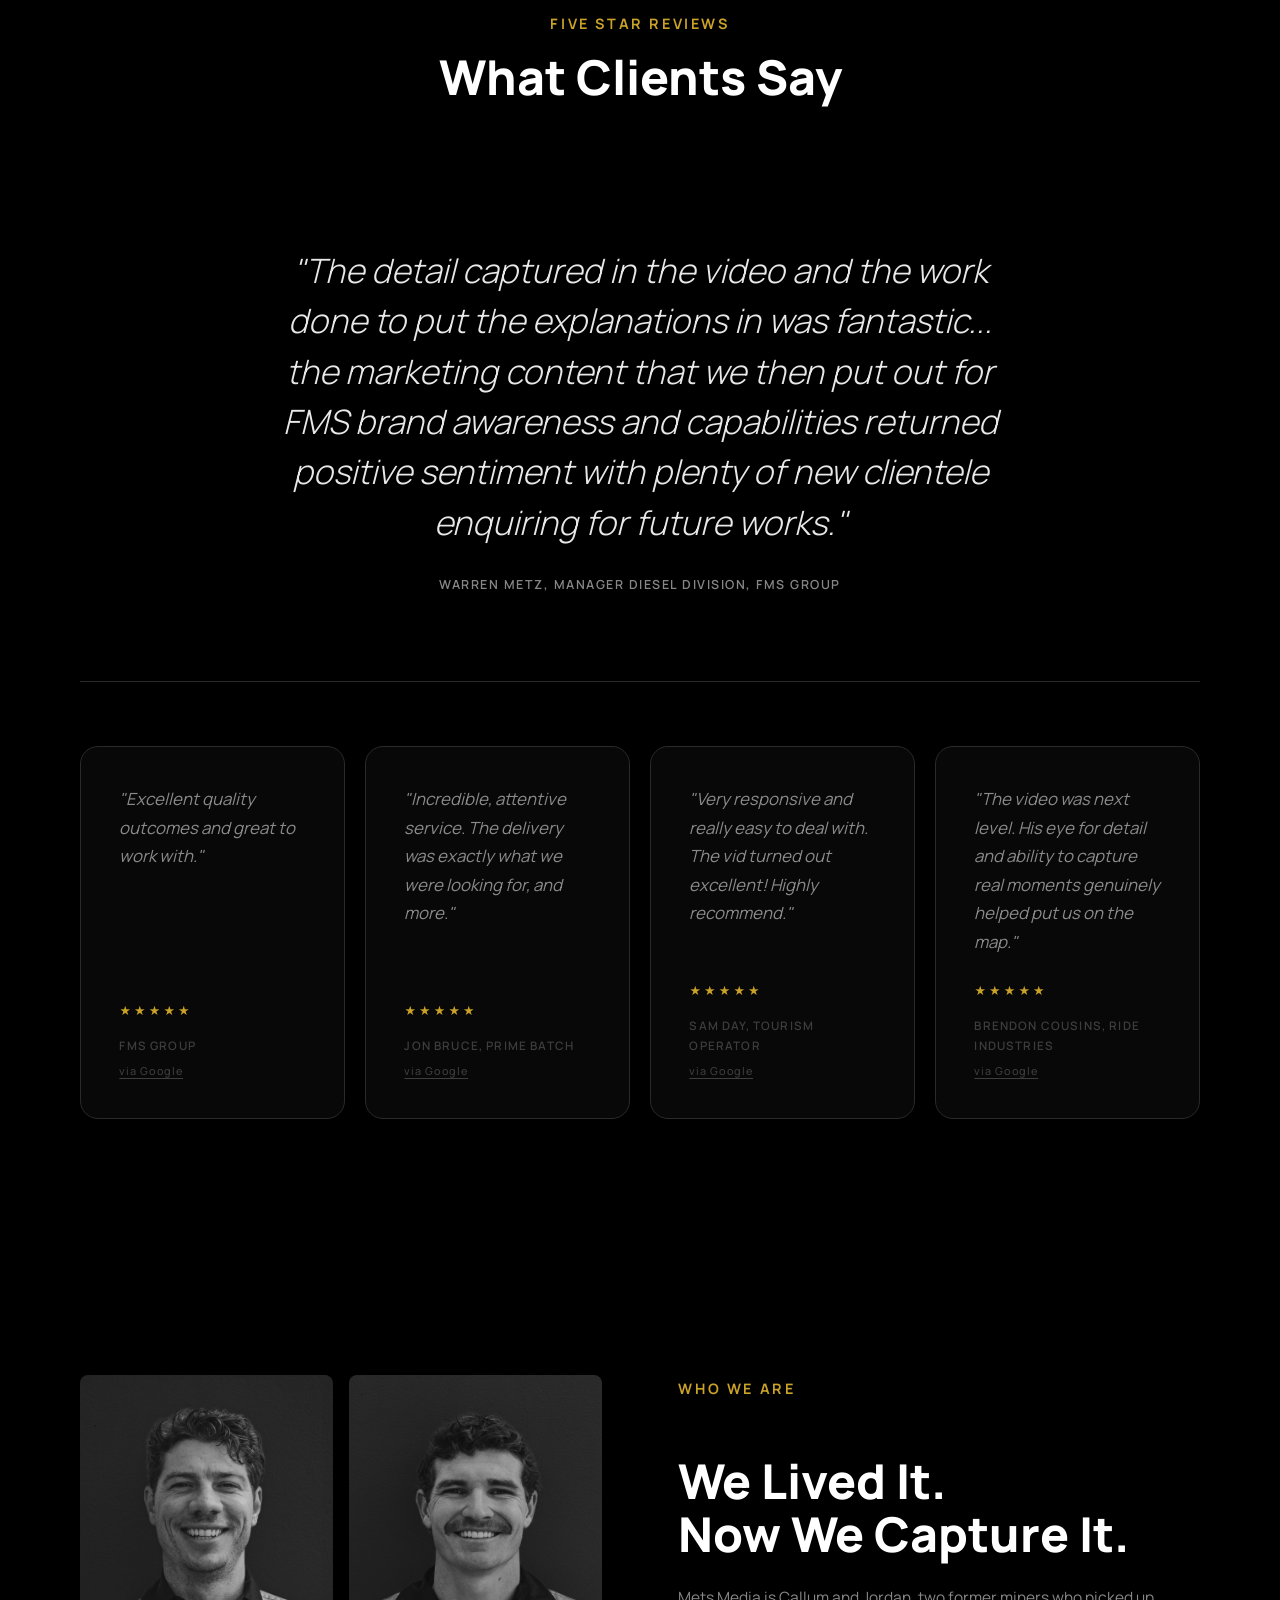
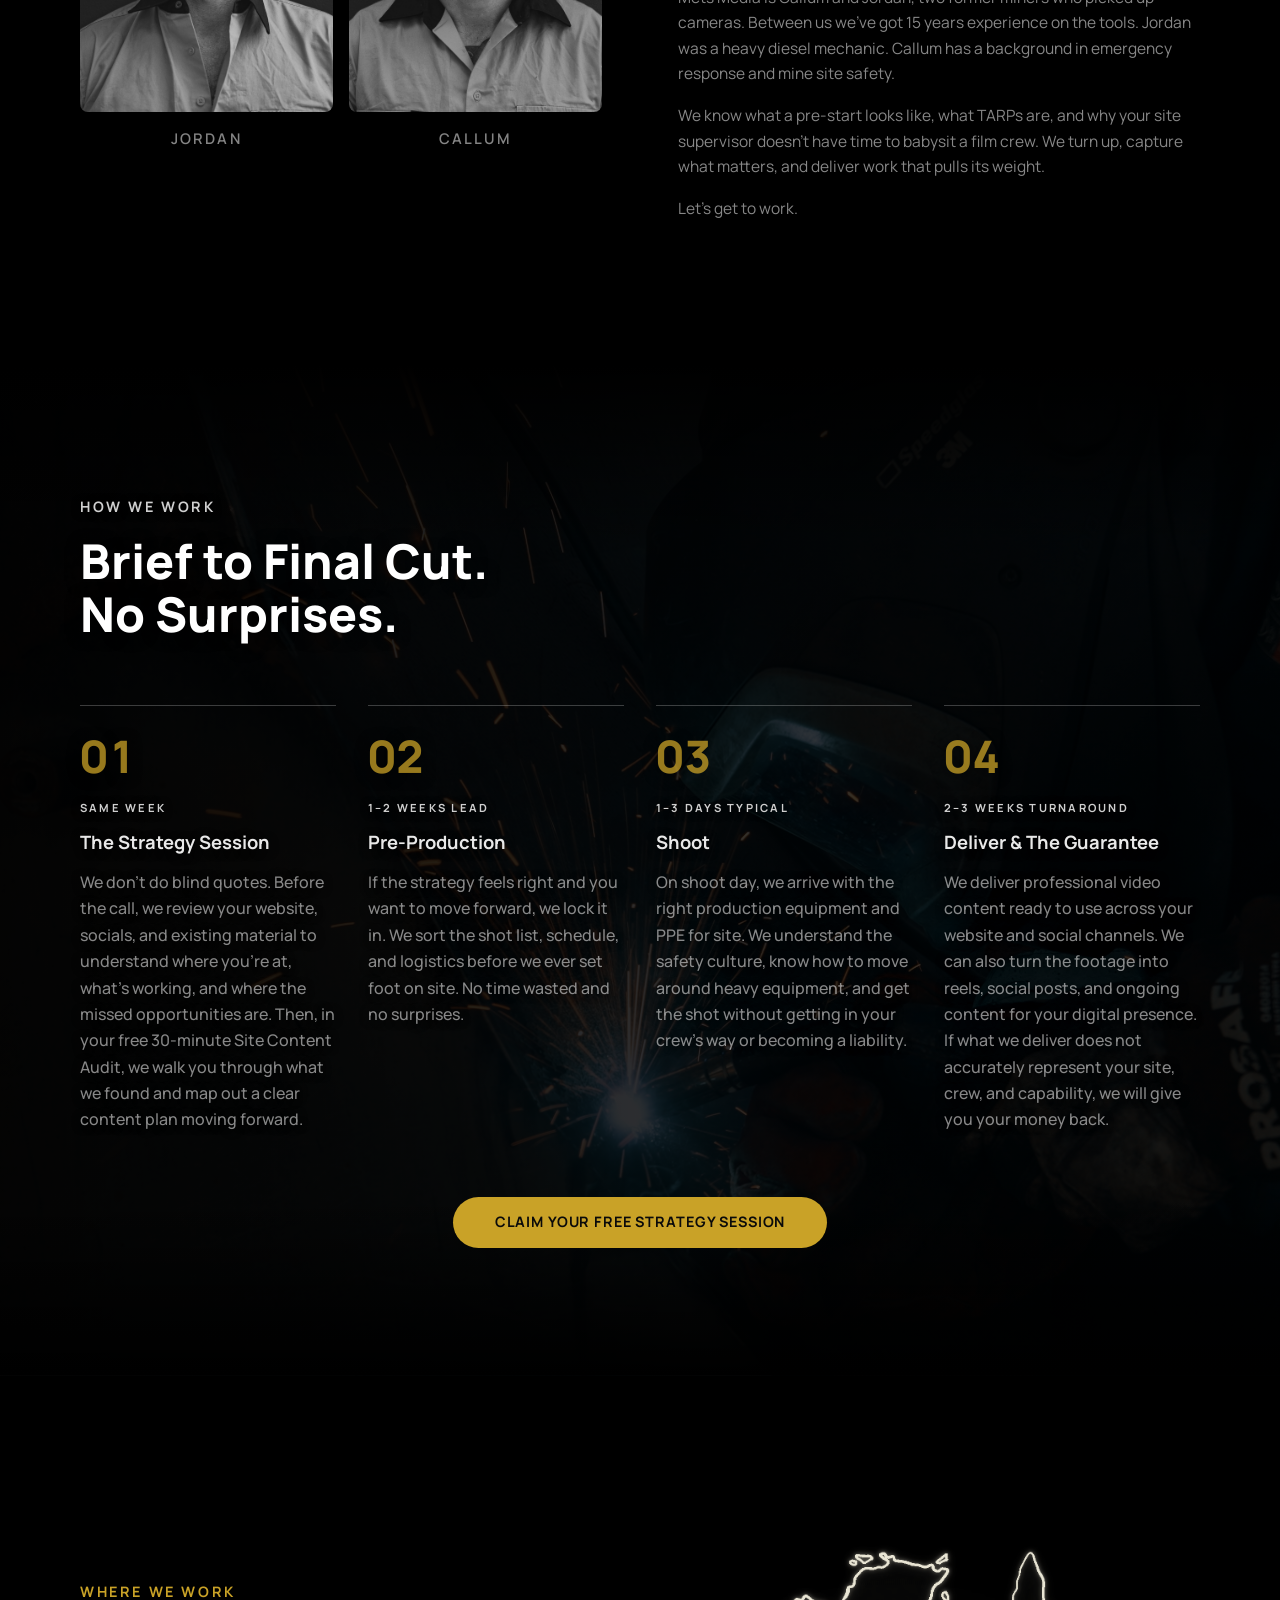
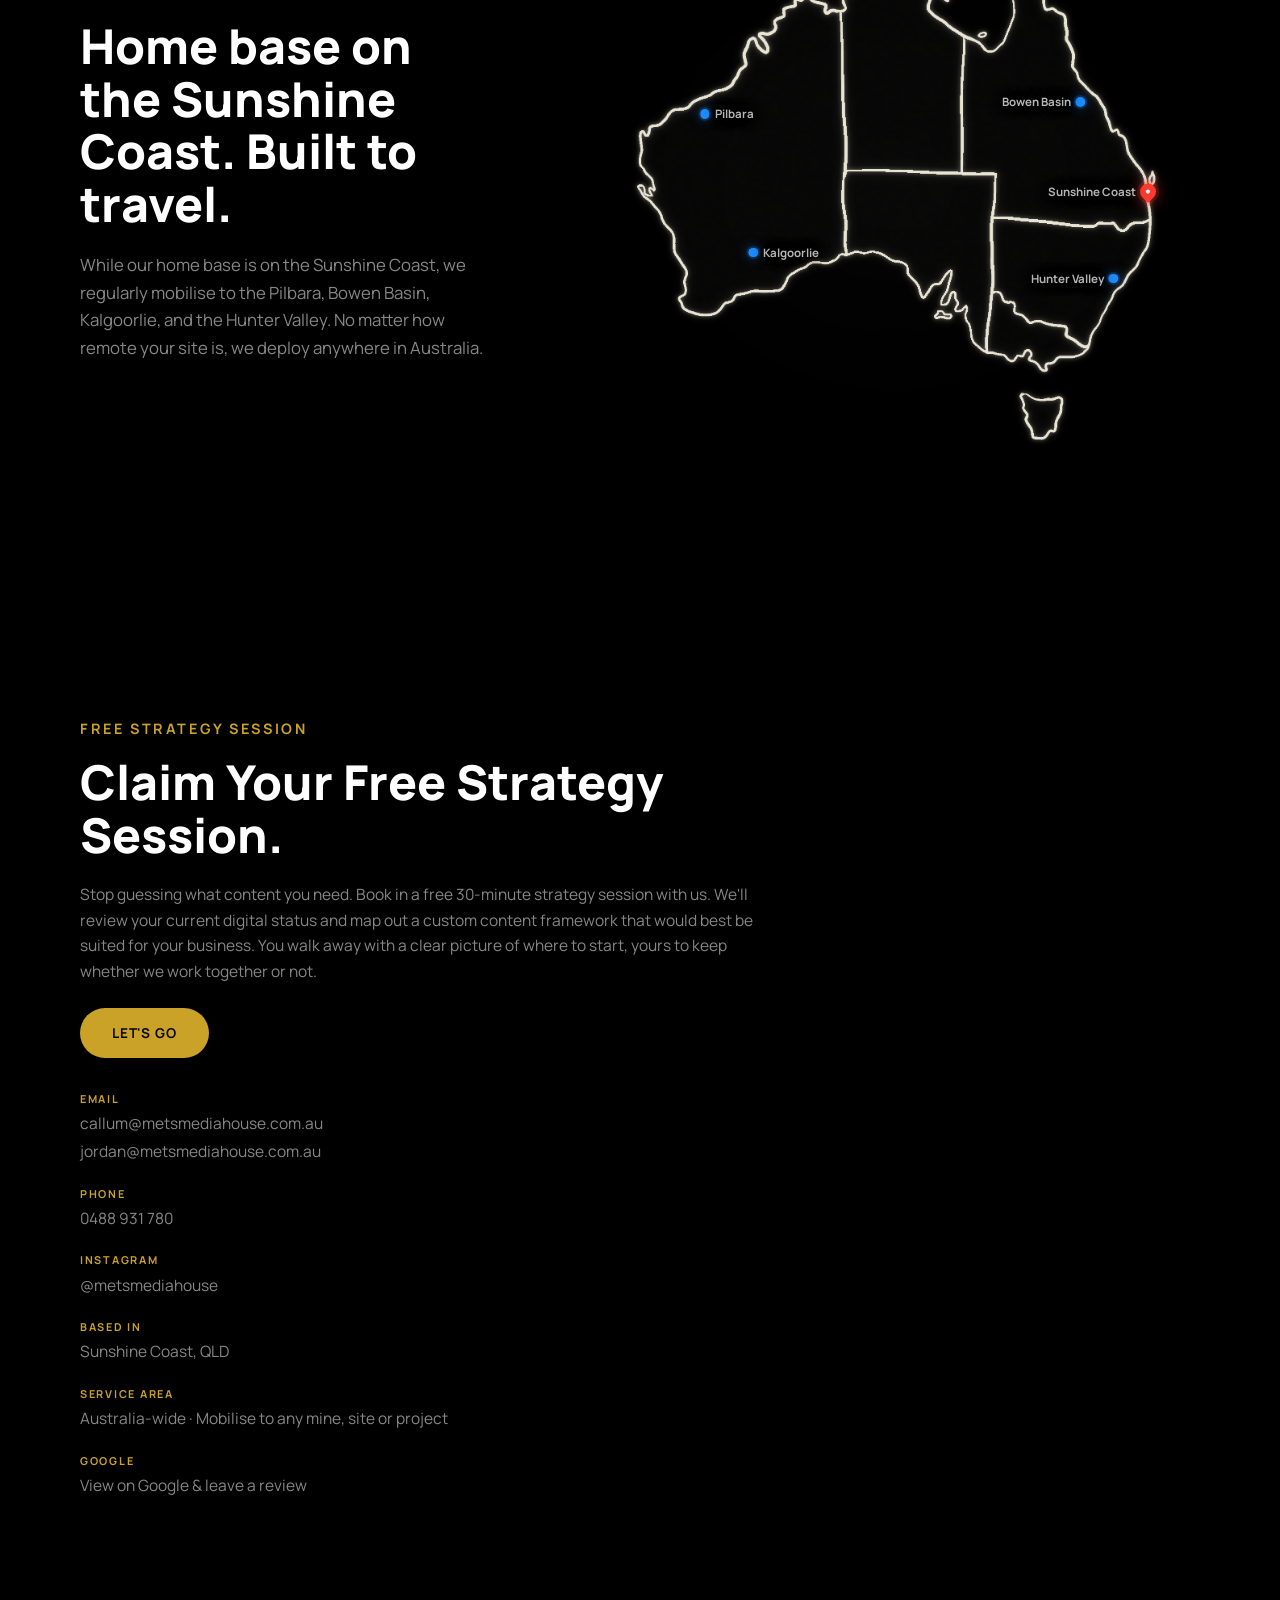
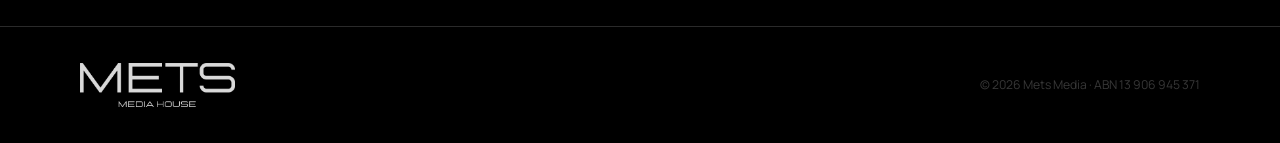
==== commit 7988a448: "Swap Learn more CTAs, fix apply progress bar and required steps, rewrite /book copy" ====
--- a/index.html
+++ b/index.html
@@ -129,7 +129,7 @@
     </section>
 
     <div class="hero-cta-strip">
-      <a href="https://metsmediahouse.com.au/apply" class="btn btn--primary hero__cta">Learn more</a>
+      <a href="https://metsmediahouse.com.au/apply" class="btn btn--primary hero__cta">Claim Your Free Strategy Session</a>
     </div>
 
     <!-- ============================================================
@@ -356,7 +356,7 @@
       </div>
 
       <div class="container work__cta">
-        <a href="https://metsmediahouse.com.au/apply" class="btn btn--primary">Learn more</a>
+        <a href="https://metsmediahouse.com.au/apply" class="btn btn--primary">Claim Your Free Strategy Session</a>
       </div>
     </section>
 
@@ -538,7 +538,7 @@
 
         </ol>
         <div class="hww__cta">
-          <a href="https://metsmediahouse.com.au/apply" class="btn btn--primary">Learn more</a>
+          <a href="https://metsmediahouse.com.au/apply" class="btn btn--primary">Claim Your Free Strategy Session</a>
         </div>
       </div>
     </section>
@@ -593,7 +593,7 @@
           <p class="contact__body">
             Stop guessing what content you need. Book in a free 30-minute strategy session with us. We'll review your current digital status and map out a custom content framework that would best be suited for your business. You walk away with a clear picture of where to start, yours to keep whether we work together or not.
           </p>
-          <a href="https://metsmediahouse.com.au/apply" class="btn btn--primary contact__cta">Learn more</a>
+          <a href="https://metsmediahouse.com.au/apply" class="btn btn--primary contact__cta">Let's Go</a>
           <ul class="contact__details">
             <li>
               <span class="contact__label">Email</span>
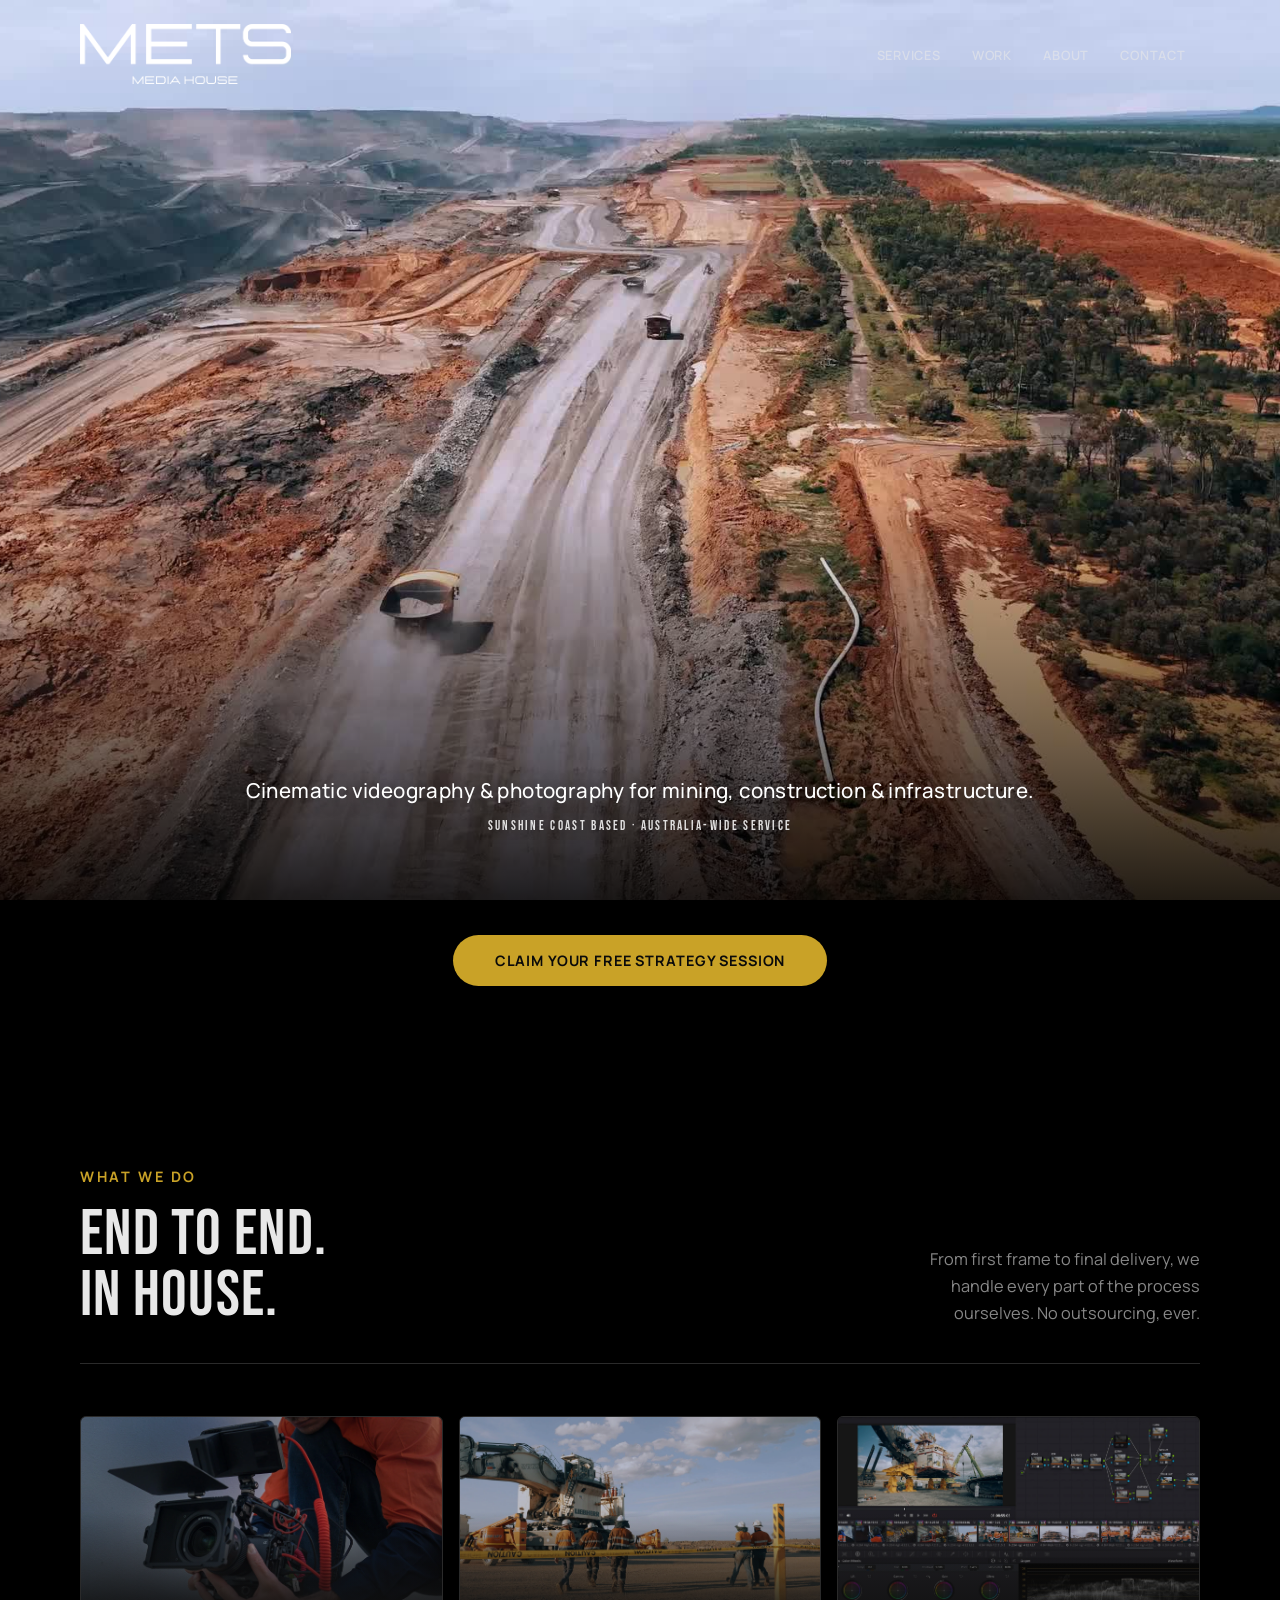
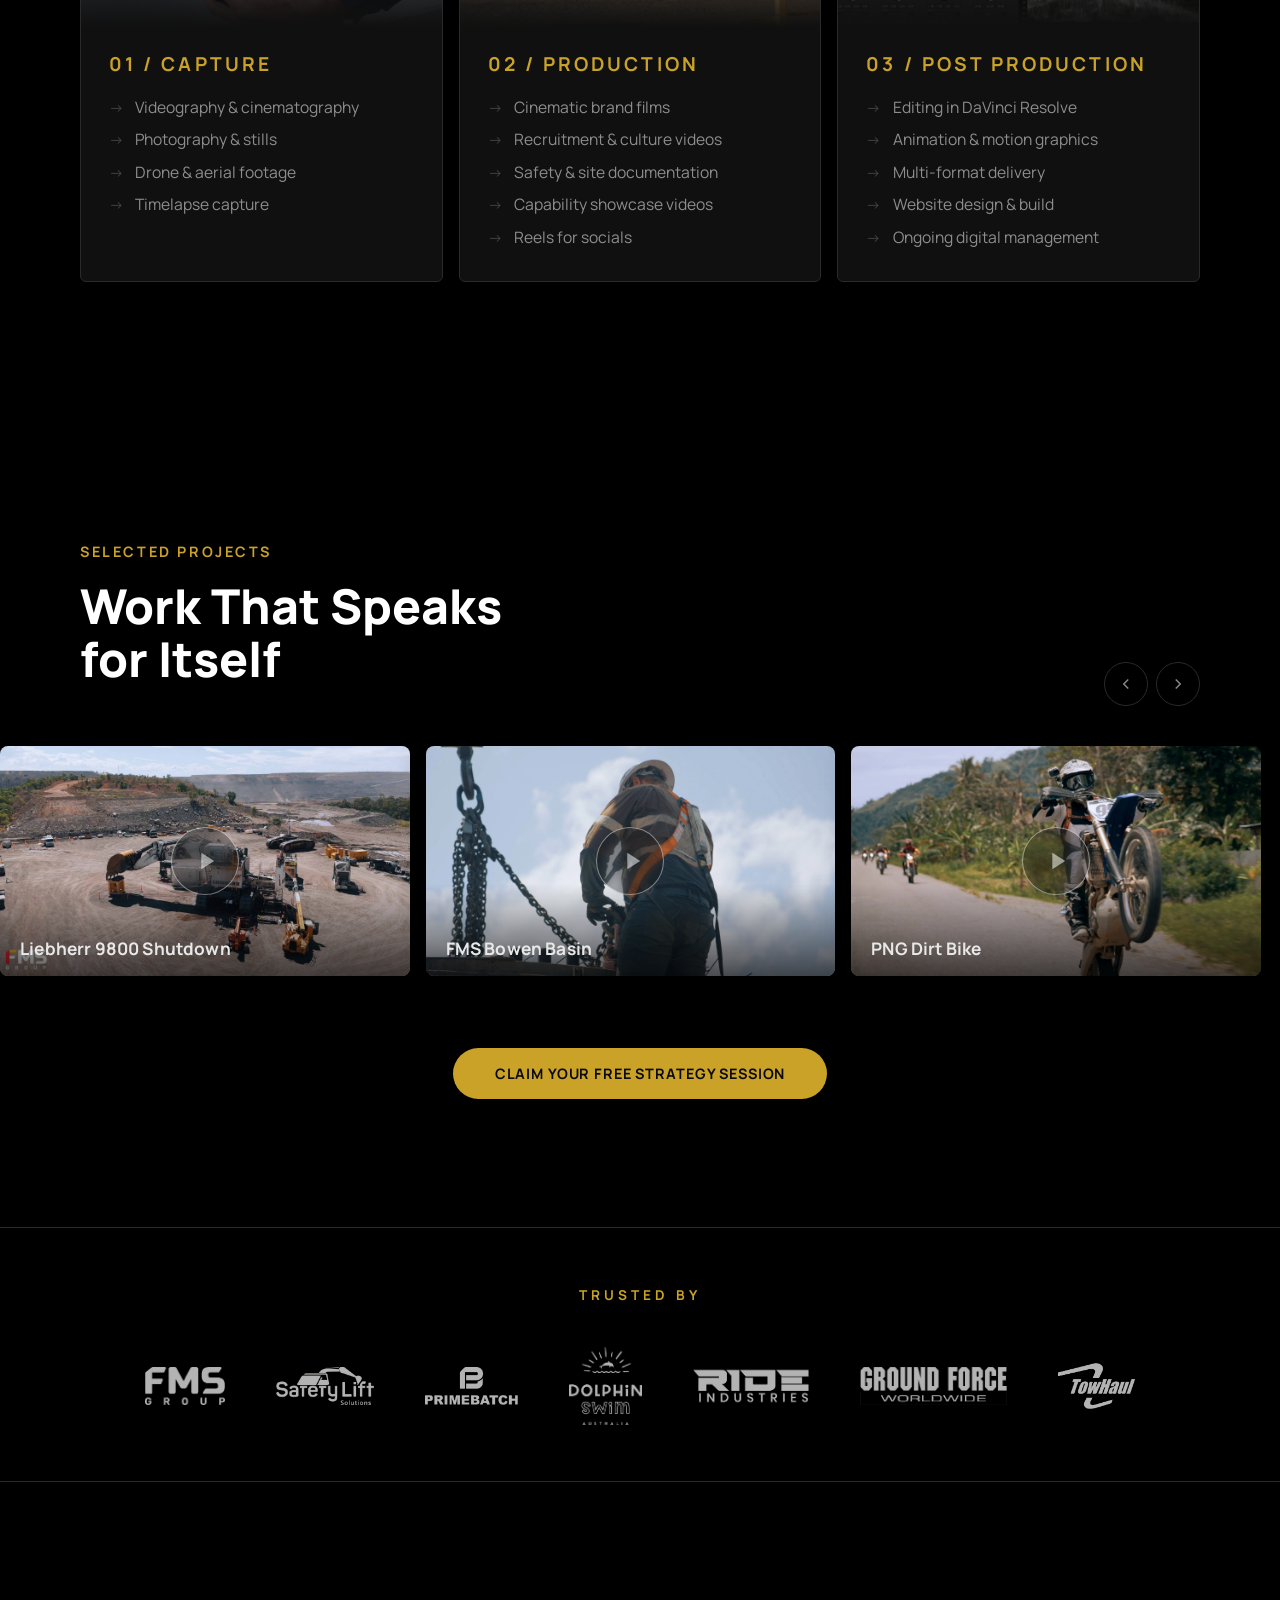
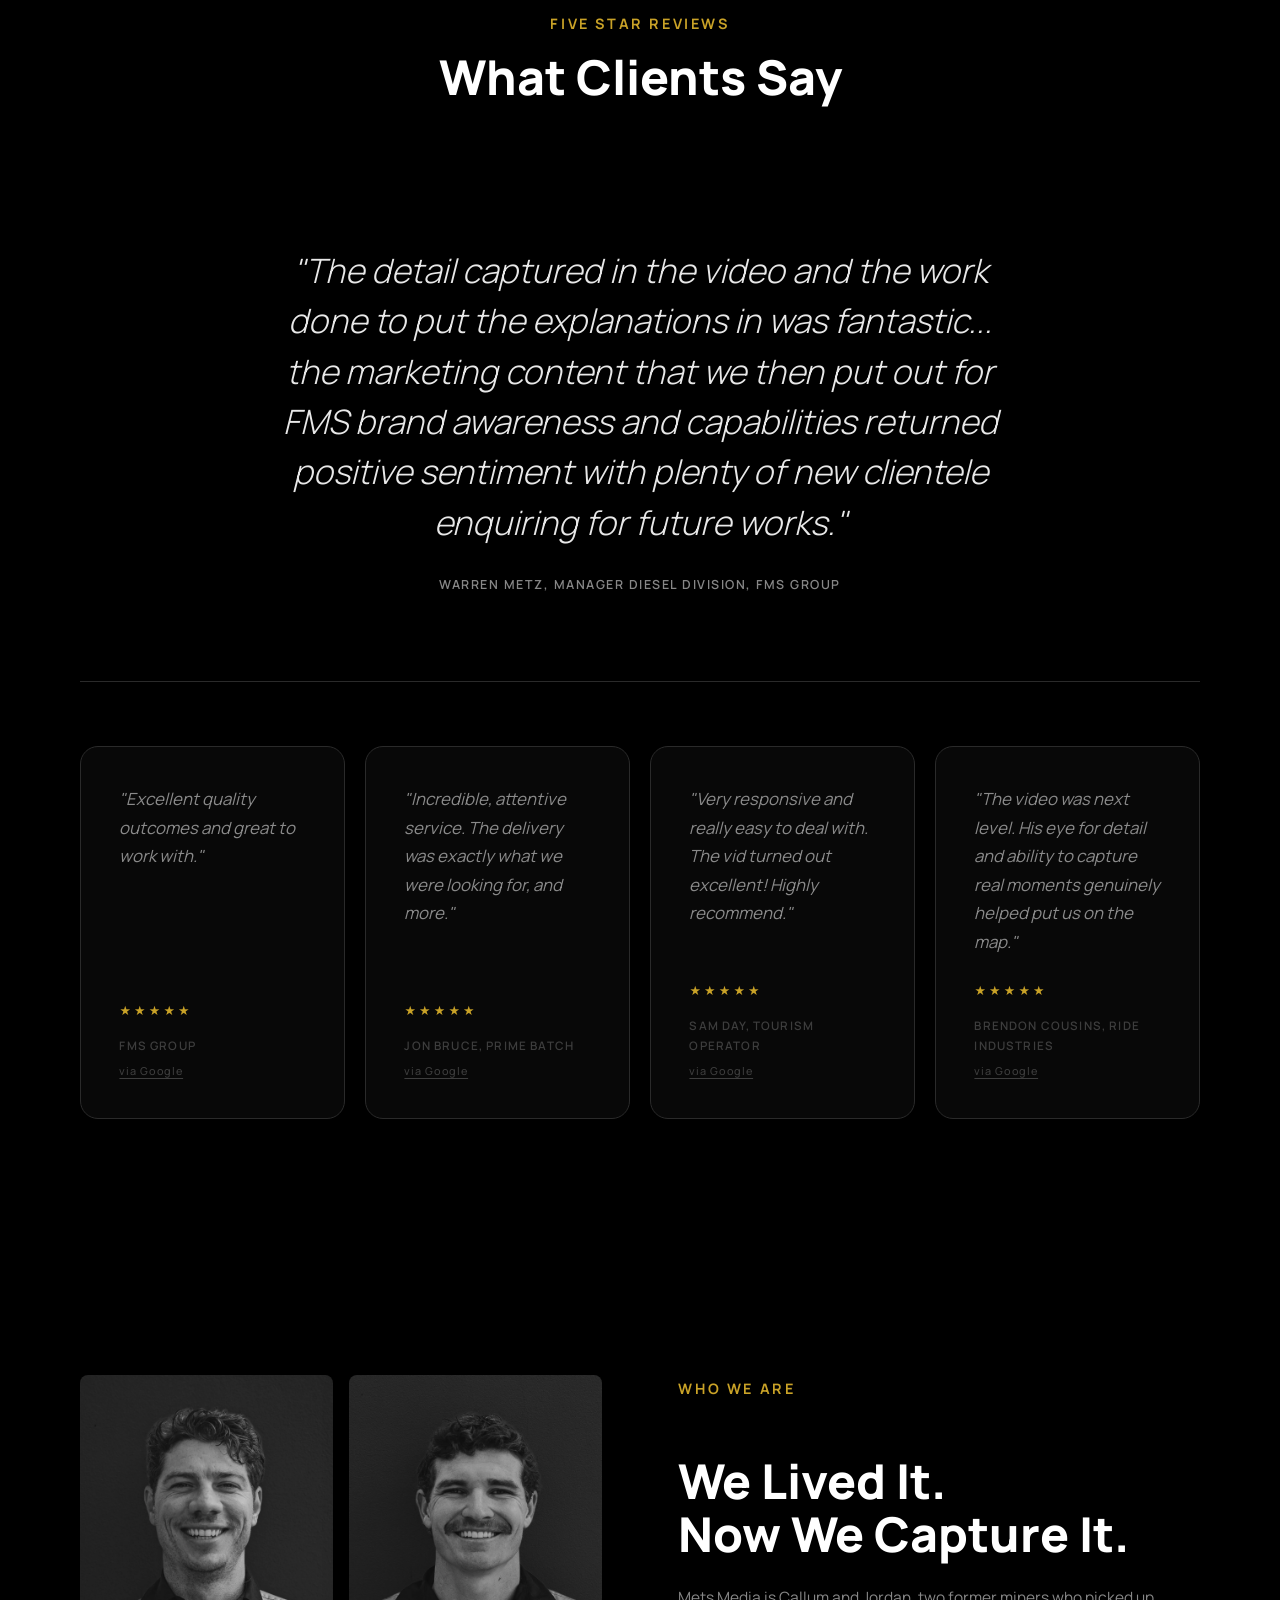
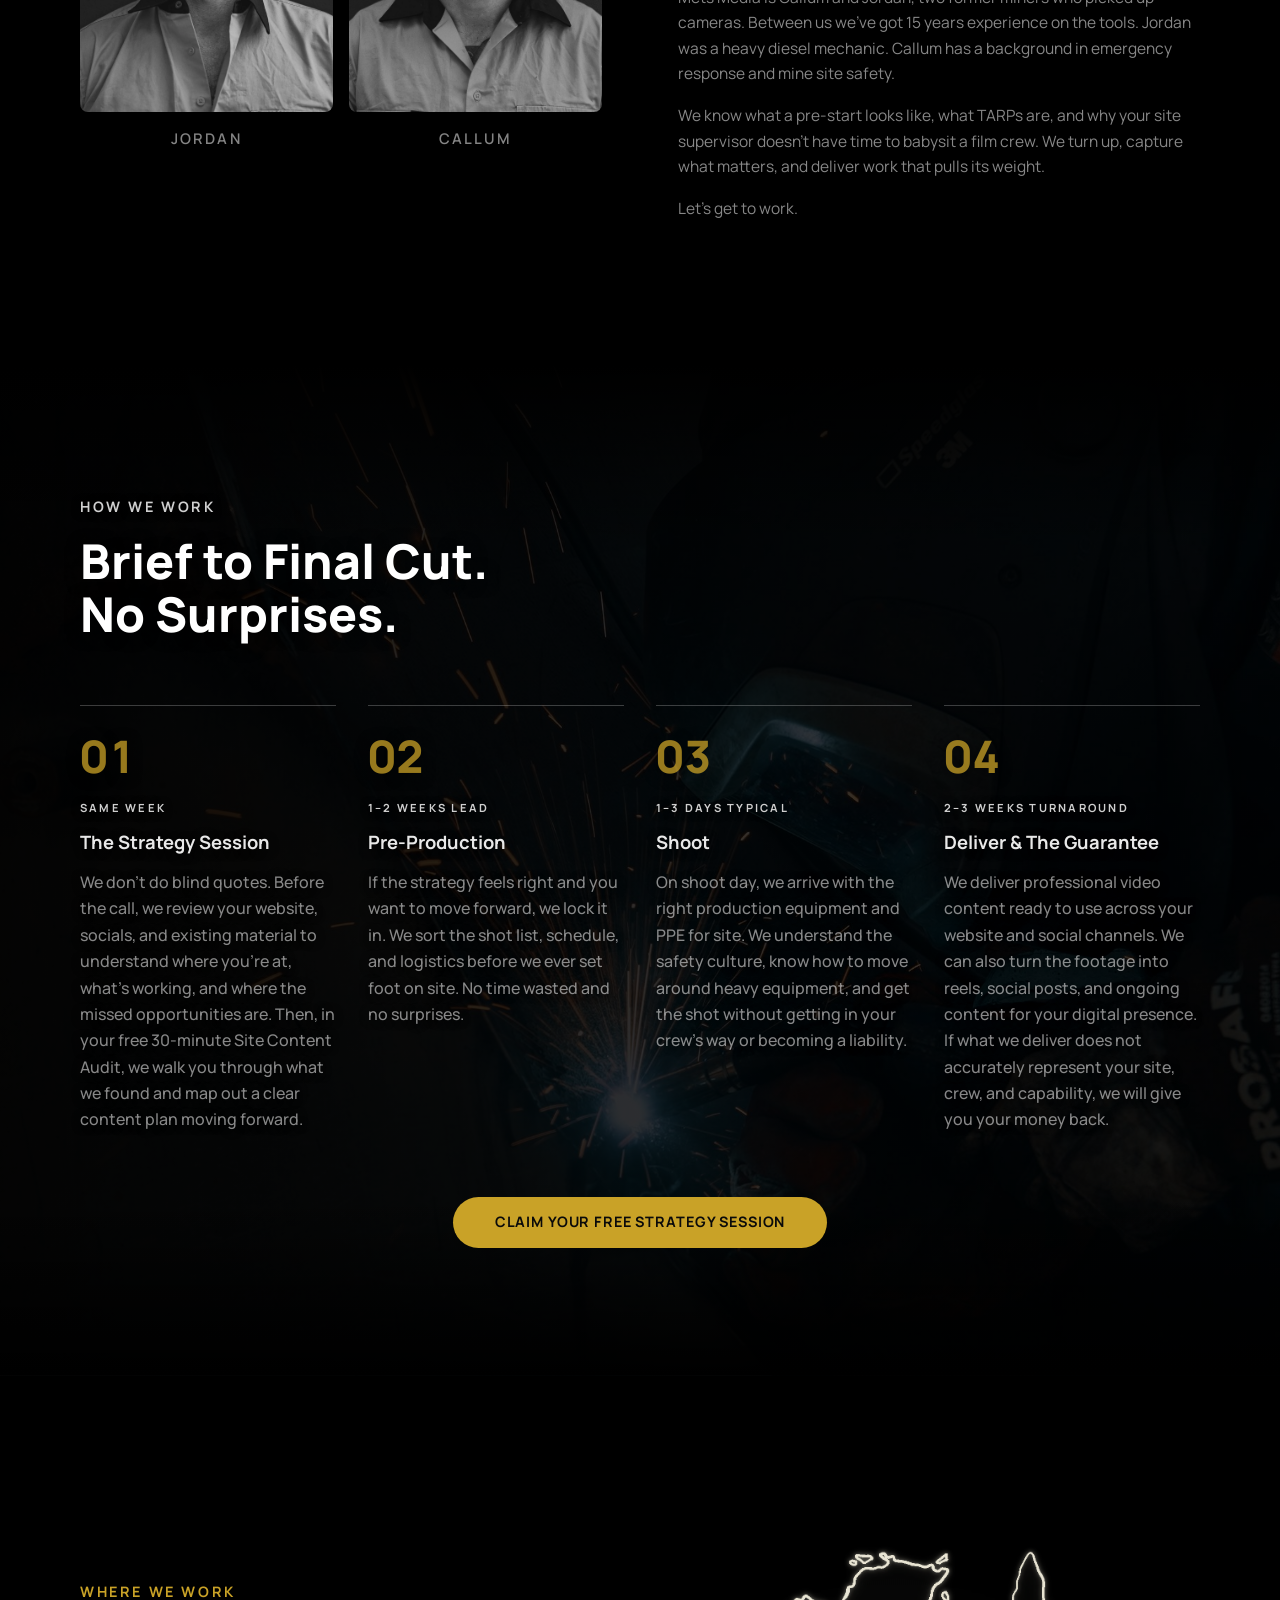
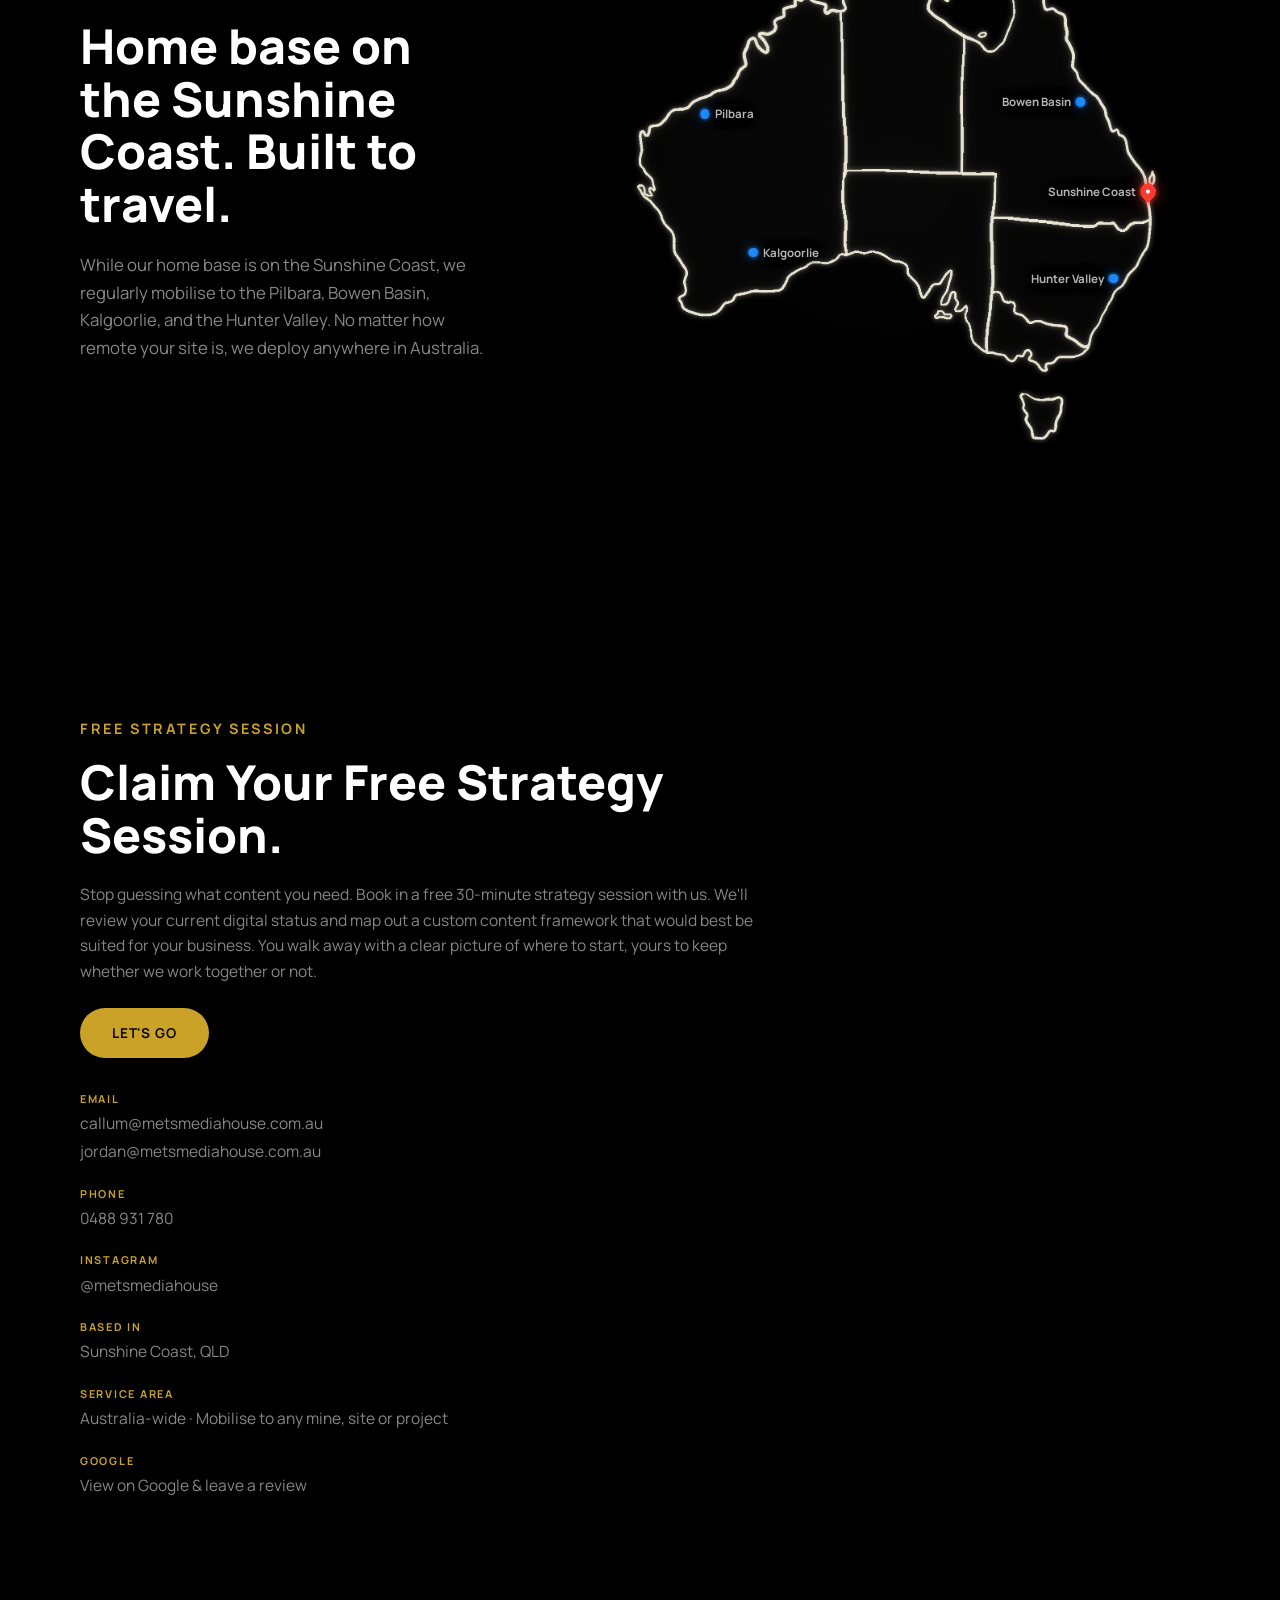
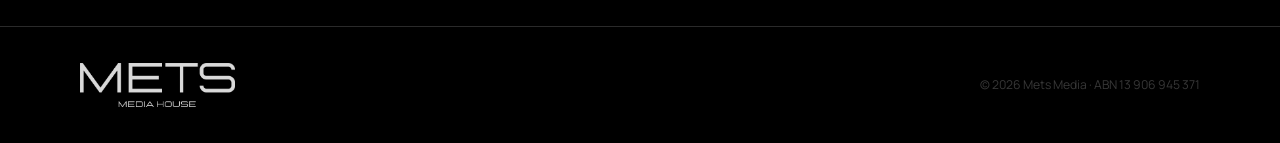
==== commit 80dff470: "Cut homepage 66% with WebP and image dimensions, defer hero video, fix black hero on reduced motion," ====
--- a/index.html
+++ b/index.html
@@ -86,7 +86,8 @@
   <link rel="icon" type="image/png" sizes="32x32" href="images/favicon/favicon-32.png">
   <link rel="apple-touch-icon" sizes="180x180" href="images/favicon/apple-touch-icon.png">
   <link rel="shortcut icon" href="images/favicon/favicon-32.png">
-  <link rel="stylesheet" href="css/style.css?v=20260807-gold-palette-5">
+  <link rel="preload" as="image" href="images/hero/hero-poster.jpg" fetchpriority="high">
+  <link rel="stylesheet" href="css/style.css?v=20260810-perf-1">
 </head>
 <body>
 
@@ -96,7 +97,7 @@
   <header class="site-header" id="site-header">
     <nav class="nav container">
       <a href="#hero" class="nav__logo" aria-label="Mets Media House home">
-        <img src="brand/primary/mets-wordmark-white.png" alt="Mets Media House" class="nav__logo-img">
+        <picture><source srcset="brand/primary/mets-wordmark-white.webp" type="image/webp"><img width="3770" height="1072" src="brand/primary/mets-wordmark-white.png" alt="Mets Media House" class="nav__logo-img"></picture>
       </a>
       <button class="nav__toggle" id="nav-toggle" aria-label="Open menu" aria-expanded="false">
         <span></span>
@@ -118,9 +119,10 @@
          HERO
     ============================================================ -->
     <section class="hero" id="hero">
-      <video class="hero-video" autoplay muted loop playsinline poster="images/hero/hero-poster.jpg" preload="metadata">
-        <source src="videos/hero-loop.mp4" type="video/mp4">
-      </video>
+      <!-- The source is attached by js/main.js once the page has painted, so the
+           5.75 MB download stops competing with CSS, fonts and images for
+           bandwidth during first render. The poster carries the hero until then. -->
+      <video class="hero-video" muted loop playsinline poster="images/hero/hero-poster.jpg" preload="none" data-src="videos/hero-loop.mp4"></video>
       <div class="hero__scrim" aria-hidden="true"></div>
       <div class="hero__content">
         <h1 class="hero__title">Cinematic videography &amp; photography for mining, construction &amp; infrastructure.</h1>
@@ -149,7 +151,7 @@
 
           <div class="capv5__tile">
             <div class="capv5__media">
-              <img class="capv5__img is-capture" src="images/capabilities/capture.jpg" alt="On-site photographer capturing portrait of mining crew member" loading="lazy">
+              <picture><source srcset="images/capabilities/capture.webp" type="image/webp"><img width="1600" height="900" class="capv5__img is-capture" src="images/capabilities/capture.jpg" alt="On-site photographer capturing portrait of mining crew member" loading="lazy"></picture>
               <div class="capv5__overlay"></div>
             </div>
             <div class="capv5__body">
@@ -165,7 +167,7 @@
 
           <div class="capv5__tile">
             <div class="capv5__media">
-              <img class="capv5__img" src="images/capabilities/production.jpg" alt="Liebherr 9800 mining shovel during production shoot" loading="lazy">
+              <picture><source srcset="images/capabilities/production.webp" type="image/webp"><img width="1600" height="900" class="capv5__img" src="images/capabilities/production.jpg" alt="Liebherr 9800 mining shovel during production shoot" loading="lazy"></picture>
               <div class="capv5__overlay"></div>
             </div>
             <div class="capv5__body">
@@ -182,7 +184,7 @@
 
           <div class="capv5__tile">
             <div class="capv5__media">
-              <img class="capv5__img" src="images/capabilities/post-delivery.jpg" alt="DaVinci Resolve colour grading session" loading="lazy">
+              <picture><source srcset="images/capabilities/post-delivery.webp" type="image/webp"><img width="1600" height="865" class="capv5__img" src="images/capabilities/post-delivery.jpg" alt="DaVinci Resolve colour grading session" loading="lazy"></picture>
               <div class="capv5__overlay"></div>
             </div>
             <div class="capv5__body">
@@ -231,7 +233,7 @@
         <article class="work-card">
           <button type="button" class="work-card__btn" data-youtube-id="qJgUuyB9XNg" data-title="Liebherr 9800 Shutdown: Inside FMS Maintenance" aria-label="Play Liebherr 9800 Shutdown video">
             <div class="work-card__thumb">
-              <img src="images/work/liebherr-9800-shutdown.jpg" alt="Liebherr 9800 Shutdown equipment documentation for FMS Group" loading="lazy">
+              <img width="1920" height="1080" src="images/work/liebherr-9800-shutdown.jpg" alt="Liebherr 9800 Shutdown equipment documentation for FMS Group" loading="lazy">
               <div class="work-card__overlay">
                 <h3 class="work-card__title">Liebherr 9800 Shutdown</h3>
               </div>
@@ -245,7 +247,7 @@
         <article class="work-card">
           <button type="button" class="work-card__btn" data-youtube-id="AxNvTWdTeBM" data-title="FMS Bowen Basin: Life On &amp; Off the Mines" aria-label="Play FMS Bowen Basin video">
             <div class="work-card__thumb">
-              <img src="images/work/fms-bowen-basin.jpg" alt="FMS Bowen Basin site documentation for FMS Group" loading="lazy">
+              <picture><source srcset="images/work/fms-bowen-basin.webp" type="image/webp"><img width="1920" height="1080" src="images/work/fms-bowen-basin.jpg" alt="FMS Bowen Basin site documentation for FMS Group" loading="lazy"></picture>
               <div class="work-card__overlay">
                 <h3 class="work-card__title">FMS Bowen Basin</h3>
               </div>
@@ -259,7 +261,7 @@
         <article class="work-card">
           <button type="button" class="work-card__btn" data-youtube-id="oePbBUT1pz8" data-title="PNG Dirt Bike: FMS Group Team Trip" aria-label="Play PNG Dirt Bike video">
             <div class="work-card__thumb">
-              <img src="images/work/png-dirt-bike.jpg" alt="PNG Dirt Bike recruitment film for FMS Group" loading="lazy">
+              <picture><source srcset="images/work/png-dirt-bike.webp" type="image/webp"><img width="1920" height="1080" src="images/work/png-dirt-bike.jpg" alt="PNG Dirt Bike recruitment film for FMS Group" loading="lazy"></picture>
               <div class="work-card__overlay">
                 <h3 class="work-card__title">PNG Dirt Bike</h3>
               </div>
@@ -273,7 +275,7 @@
         <article class="work-card">
           <button type="button" class="work-card__btn" data-youtube-id="YCN6vi3qpfM" data-title="Safety Lift Solutions: Hydraulic Lifting for Excavator &amp; Shovel Maintenance" aria-label="Play Safety Lift Solutions video">
             <div class="work-card__thumb">
-              <img src="images/work/safetylift-solutions.jpg" alt="Safety Lift Solutions brand film for heavy lift jacking systems" loading="lazy">
+              <picture><source srcset="images/work/safetylift-solutions.webp" type="image/webp"><img width="1920" height="1080" src="images/work/safetylift-solutions.jpg" alt="Safety Lift Solutions brand film for heavy lift jacking systems" loading="lazy"></picture>
               <div class="work-card__overlay">
                 <h3 class="work-card__title">Safety Lift Solutions</h3>
               </div>
@@ -287,7 +289,7 @@
         <article class="work-card">
           <button type="button" class="work-card__btn" data-youtube-id="bFIKqYYplD4" data-title="PrimeBatch: Concrete Batching Plant Specialists" aria-label="Play PrimeBatch video">
             <div class="work-card__thumb">
-              <img src="images/work/primebatch.jpg" alt="PrimeBatch brand film for concrete batching operations" loading="lazy">
+              <picture><source srcset="images/work/primebatch.webp" type="image/webp"><img width="1920" height="1080" src="images/work/primebatch.jpg" alt="PrimeBatch brand film for concrete batching operations" loading="lazy"></picture>
               <div class="work-card__overlay">
                 <h3 class="work-card__title">PrimeBatch</h3>
               </div>
@@ -301,7 +303,7 @@
         <article class="work-card">
           <button type="button" class="work-card__btn" data-youtube-id="xVariwQpq3E" data-title="FMS WA: Life Off the Mines" aria-label="Play FMS WA Living video">
             <div class="work-card__thumb">
-              <img src="images/work/fms-wa-living.jpg" alt="FMS WA Living lifestyle film for FMS Group" loading="lazy">
+              <picture><source srcset="images/work/fms-wa-living.webp" type="image/webp"><img width="1920" height="1080" src="images/work/fms-wa-living.jpg" alt="FMS WA Living lifestyle film for FMS Group" loading="lazy"></picture>
               <div class="work-card__overlay">
                 <h3 class="work-card__title">FMS WA Living</h3>
               </div>
@@ -315,7 +317,7 @@
         <article class="work-card">
           <button type="button" class="work-card__btn" data-youtube-id="JNEk4KPplnc" data-title="Liebherr 9800 Shutdown Timelapse for FMS" aria-label="Play Liebherr Shutdown Timelapse video">
             <div class="work-card__thumb">
-              <img src="images/work/liebherr-shutdown-timelapse.jpg" alt="Liebherr 9800 shutdown timelapse for FMS Group" loading="lazy">
+              <picture><source srcset="images/work/liebherr-shutdown-timelapse.webp" type="image/webp"><img width="1920" height="1080" src="images/work/liebherr-shutdown-timelapse.jpg" alt="Liebherr 9800 shutdown timelapse for FMS Group" loading="lazy"></picture>
               <div class="work-card__overlay">
                 <h3 class="work-card__title">Liebherr Shutdown Timelapse</h3>
               </div>
@@ -329,7 +331,7 @@
         <article class="work-card">
           <button type="button" class="work-card__btn" data-youtube-id="N361m34XfcM" data-title="Swimming with Wild Dolphins in Nelson Bay | Dolphin Swim Australia" aria-label="Play Dolphin Swim Australia video">
             <div class="work-card__thumb">
-              <img src="images/work/dolphin-swim-australia.jpg" alt="Dolphin Swim Australia 4K tourism film, Nelson Bay" loading="lazy">
+              <picture><source srcset="images/work/dolphin-swim-australia.webp" type="image/webp"><img width="1920" height="1080" src="images/work/dolphin-swim-australia.jpg" alt="Dolphin Swim Australia 4K tourism film, Nelson Bay" loading="lazy"></picture>
               <div class="work-card__overlay">
                 <h3 class="work-card__title">Dolphin Swim Australia</h3>
               </div>
@@ -367,21 +369,21 @@
       <p class="trusted-by__label">Trusted By</p>
       <div class="trusted-by__marquee">
         <ul class="trusted-by__track">
-          <li class="trusted-by__client"><img class="trusted-by__logo" src="images/Clients/fms-group-white.png" alt="FMS Group" loading="lazy"></li>
-          <li class="trusted-by__client"><img class="trusted-by__logo" src="images/Clients/safety-lift-white.png" alt="Safety Lift Solutions" loading="lazy"></li>
-          <li class="trusted-by__client"><img class="trusted-by__logo" src="images/Clients/primebatch-white.png" alt="PrimeBatch" loading="lazy"></li>
-          <li class="trusted-by__client"><img class="trusted-by__logo trusted-by__logo--tall" src="images/Clients/dolphin-swim-white.png" alt="Dolphin Swim Australia" loading="lazy"></li>
-          <li class="trusted-by__client"><img class="trusted-by__logo" src="images/Clients/ride-industries-wordmark-white.png" alt="Ride Industries" loading="lazy"></li>
-          <li class="trusted-by__client"><img class="trusted-by__logo" src="images/Clients/groundforce-wordmark-white.png" alt="Ground Force Worldwide" loading="lazy"></li>
-          <li class="trusted-by__client"><img class="trusted-by__logo trusted-by__logo--wide" src="images/Clients/towhaul-white.png" alt="TowHaul" loading="lazy"></li>
+          <li class="trusted-by__client"><picture><source srcset="images/Clients/fms-group-white.webp" type="image/webp"><img width="332" height="158" class="trusted-by__logo" src="images/Clients/fms-group-white.png" alt="FMS Group" loading="lazy"></picture></li>
+          <li class="trusted-by__client"><picture><source srcset="images/Clients/safety-lift-white.webp" type="image/webp"><img width="304" height="118" class="trusted-by__logo" src="images/Clients/safety-lift-white.png" alt="Safety Lift Solutions" loading="lazy"></picture></li>
+          <li class="trusted-by__client"><picture><source srcset="images/Clients/primebatch-white.webp" type="image/webp"><img width="293" height="120" class="trusted-by__logo" src="images/Clients/primebatch-white.png" alt="PrimeBatch" loading="lazy"></picture></li>
+          <li class="trusted-by__client"><picture><source srcset="images/Clients/dolphin-swim-white.webp" type="image/webp"><img width="621" height="671" class="trusted-by__logo trusted-by__logo--tall" src="images/Clients/dolphin-swim-white.png" alt="Dolphin Swim Australia" loading="lazy"></picture></li>
+          <li class="trusted-by__client"><picture><source srcset="images/Clients/ride-industries-wordmark-white.webp" type="image/webp"><img width="259" height="85" class="trusted-by__logo" src="images/Clients/ride-industries-wordmark-white.png" alt="Ride Industries" loading="lazy"></picture></li>
+          <li class="trusted-by__client"><picture><source srcset="images/Clients/groundforce-wordmark-white.webp" type="image/webp"><img width="322" height="83" class="trusted-by__logo" src="images/Clients/groundforce-wordmark-white.png" alt="Ground Force Worldwide" loading="lazy"></picture></li>
+          <li class="trusted-by__client"><picture><source srcset="images/Clients/towhaul-white.webp" type="image/webp"><img width="2126" height="1282" class="trusted-by__logo trusted-by__logo--wide" src="images/Clients/towhaul-white.png" alt="TowHaul" loading="lazy"></picture></li>
           <!-- Duplicate set for seamless loop -->
-          <li class="trusted-by__client" aria-hidden="true"><img class="trusted-by__logo" src="images/Clients/fms-group-white.png" alt="" loading="lazy"></li>
-          <li class="trusted-by__client" aria-hidden="true"><img class="trusted-by__logo" src="images/Clients/safety-lift-white.png" alt="" loading="lazy"></li>
-          <li class="trusted-by__client" aria-hidden="true"><img class="trusted-by__logo" src="images/Clients/primebatch-white.png" alt="" loading="lazy"></li>
-          <li class="trusted-by__client" aria-hidden="true"><img class="trusted-by__logo trusted-by__logo--tall" src="images/Clients/dolphin-swim-white.png" alt="" loading="lazy"></li>
-          <li class="trusted-by__client" aria-hidden="true"><img class="trusted-by__logo" src="images/Clients/ride-industries-wordmark-white.png" alt="" loading="lazy"></li>
-          <li class="trusted-by__client" aria-hidden="true"><img class="trusted-by__logo" src="images/Clients/groundforce-wordmark-white.png" alt="" loading="lazy"></li>
-          <li class="trusted-by__client" aria-hidden="true"><img class="trusted-by__logo trusted-by__logo--wide" src="images/Clients/towhaul-white.png" alt="" loading="lazy"></li>
+          <li class="trusted-by__client" aria-hidden="true"><picture><source srcset="images/Clients/fms-group-white.webp" type="image/webp"><img width="332" height="158" class="trusted-by__logo" src="images/Clients/fms-group-white.png" alt="" loading="lazy"></picture></li>
+          <li class="trusted-by__client" aria-hidden="true"><picture><source srcset="images/Clients/safety-lift-white.webp" type="image/webp"><img width="304" height="118" class="trusted-by__logo" src="images/Clients/safety-lift-white.png" alt="" loading="lazy"></picture></li>
+          <li class="trusted-by__client" aria-hidden="true"><picture><source srcset="images/Clients/primebatch-white.webp" type="image/webp"><img width="293" height="120" class="trusted-by__logo" src="images/Clients/primebatch-white.png" alt="" loading="lazy"></picture></li>
+          <li class="trusted-by__client" aria-hidden="true"><picture><source srcset="images/Clients/dolphin-swim-white.webp" type="image/webp"><img width="621" height="671" class="trusted-by__logo trusted-by__logo--tall" src="images/Clients/dolphin-swim-white.png" alt="" loading="lazy"></picture></li>
+          <li class="trusted-by__client" aria-hidden="true"><picture><source srcset="images/Clients/ride-industries-wordmark-white.webp" type="image/webp"><img width="259" height="85" class="trusted-by__logo" src="images/Clients/ride-industries-wordmark-white.png" alt="" loading="lazy"></picture></li>
+          <li class="trusted-by__client" aria-hidden="true"><picture><source srcset="images/Clients/groundforce-wordmark-white.webp" type="image/webp"><img width="322" height="83" class="trusted-by__logo" src="images/Clients/groundforce-wordmark-white.png" alt="" loading="lazy"></picture></li>
+          <li class="trusted-by__client" aria-hidden="true"><picture><source srcset="images/Clients/towhaul-white.webp" type="image/webp"><img width="2126" height="1282" class="trusted-by__logo trusted-by__logo--wide" src="images/Clients/towhaul-white.png" alt="" loading="lazy"></picture></li>
         </ul>
       </div>
     </section>
@@ -466,13 +468,13 @@
           <div class="about__photo-pair">
             <figure class="about__tile">
               <span class="about__tile-frame">
-                <img src="images/team/jordan.jpg" alt="Jordan, co-founder of Mets Media" loading="lazy" width="1200" height="1600">
+                <picture><source srcset="images/team/jordan.webp" type="image/webp"><img src="images/team/jordan.jpg" alt="Jordan, co-founder of Mets Media" loading="lazy" width="1200" height="1600"></picture>
               </span>
               <figcaption class="about__tile-name">Jordan</figcaption>
             </figure>
             <figure class="about__tile">
               <span class="about__tile-frame">
-                <img src="images/team/callum.jpg" alt="Callum, co-founder of Mets Media" loading="lazy" width="1200" height="1600">
+                <picture><source srcset="images/team/callum.webp" type="image/webp"><img src="images/team/callum.jpg" alt="Callum, co-founder of Mets Media" loading="lazy" width="1200" height="1600"></picture>
               </span>
               <figcaption class="about__tile-name">Callum</figcaption>
             </figure>
@@ -556,7 +558,7 @@
 
         <div class="service-map__frame" aria-label="Australia map showing Mets Media House home base and main service areas">
           <div class="service-map__canvas">
-            <img src="images/service-areas/australia-service-map-polished.png" alt="Australia map outline with state borders" class="service-map__image" loading="lazy">
+            <picture><source srcset="images/service-areas/australia-service-map-polished.webp" type="image/webp"><img width="1363" height="1287" src="images/service-areas/australia-service-map-polished.png" alt="Australia map outline with state borders" class="service-map__image" loading="lazy"></picture>
             <div class="service-map__marker service-map__marker--home" style="--x: 95.75%; --y: 49.25%;">
               <span class="service-map__pin" aria-hidden="true"></span>
               <span class="service-map__marker-label service-map__marker-label--left service-map__marker-label--coast">Sunshine Coast</span>
@@ -635,7 +637,7 @@
   <footer class="footer">
     <div class="container footer__layout">
       <a href="#hero" class="footer__logo" aria-label="Back to top">
-        <img src="brand/primary/mets-wordmark-white.png" alt="Mets Media House" class="footer__logo-img">
+        <picture><source srcset="brand/primary/mets-wordmark-white.webp" type="image/webp"><img width="3770" height="1072" src="brand/primary/mets-wordmark-white.png" alt="Mets Media House" class="footer__logo-img"></picture>
       </a>
       <p class="footer__legal">&copy; <span id="year"></span> Mets Media · ABN 13 906 945 371</p>
     </div>
@@ -657,6 +659,6 @@
     </div>
   </div>
 
-  <script src="js/main.js?v=cta-shine-4"></script>
+  <script src="js/main.js?v=20260810-perf-1"></script>
 </body>
 </html>
--- a/css/style.css
+++ b/css/style.css
@@ -276,6 +276,13 @@
   align-items: center;
   justify-content: center;
   overflow: hidden;
+  /* The poster also sits on the section itself, so the hero is never empty:
+     covers reduced motion (where .hero-video is hidden), the moment before the
+     deferred video attaches, a refused autoplay, and a failed video load. */
+  background-image: url('../images/hero/hero-poster.jpg');
+  background-size: cover;
+  background-position: center;
+  background-repeat: no-repeat;
 }
 
 .hero-video {
